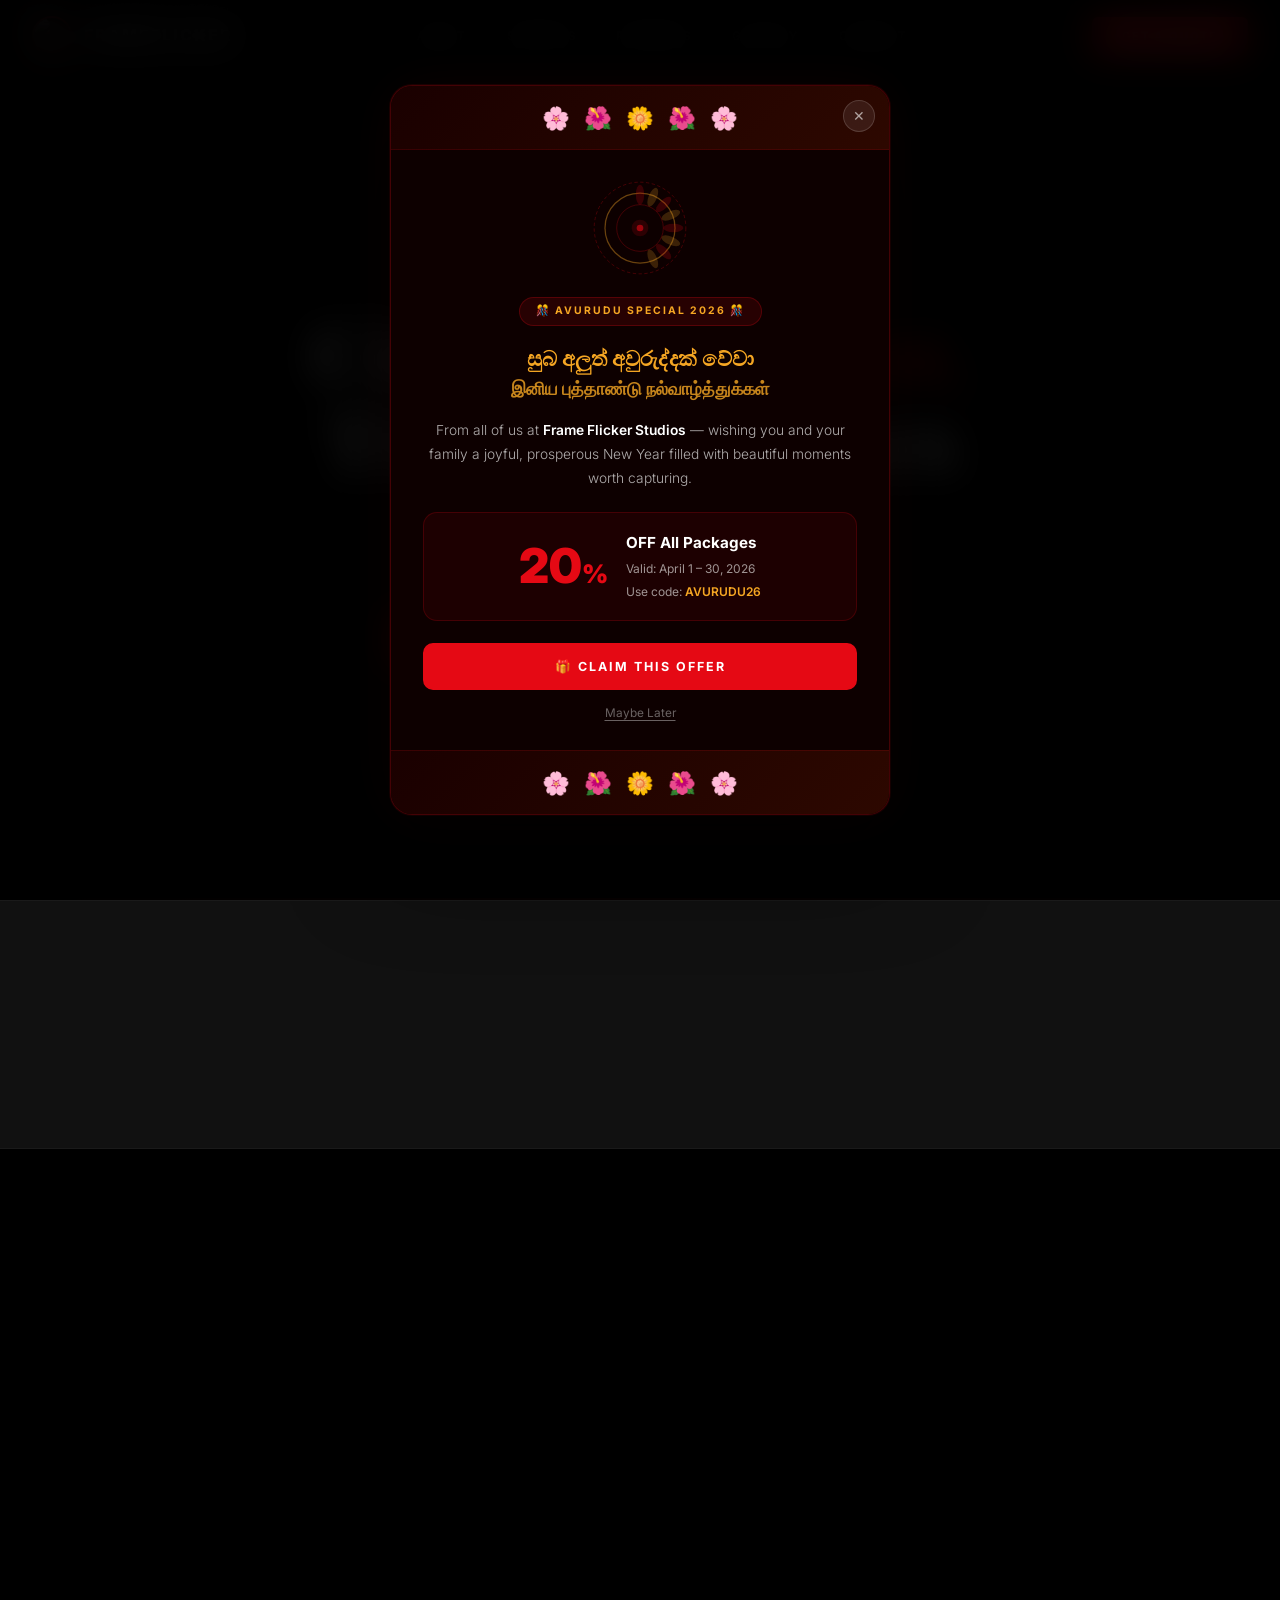
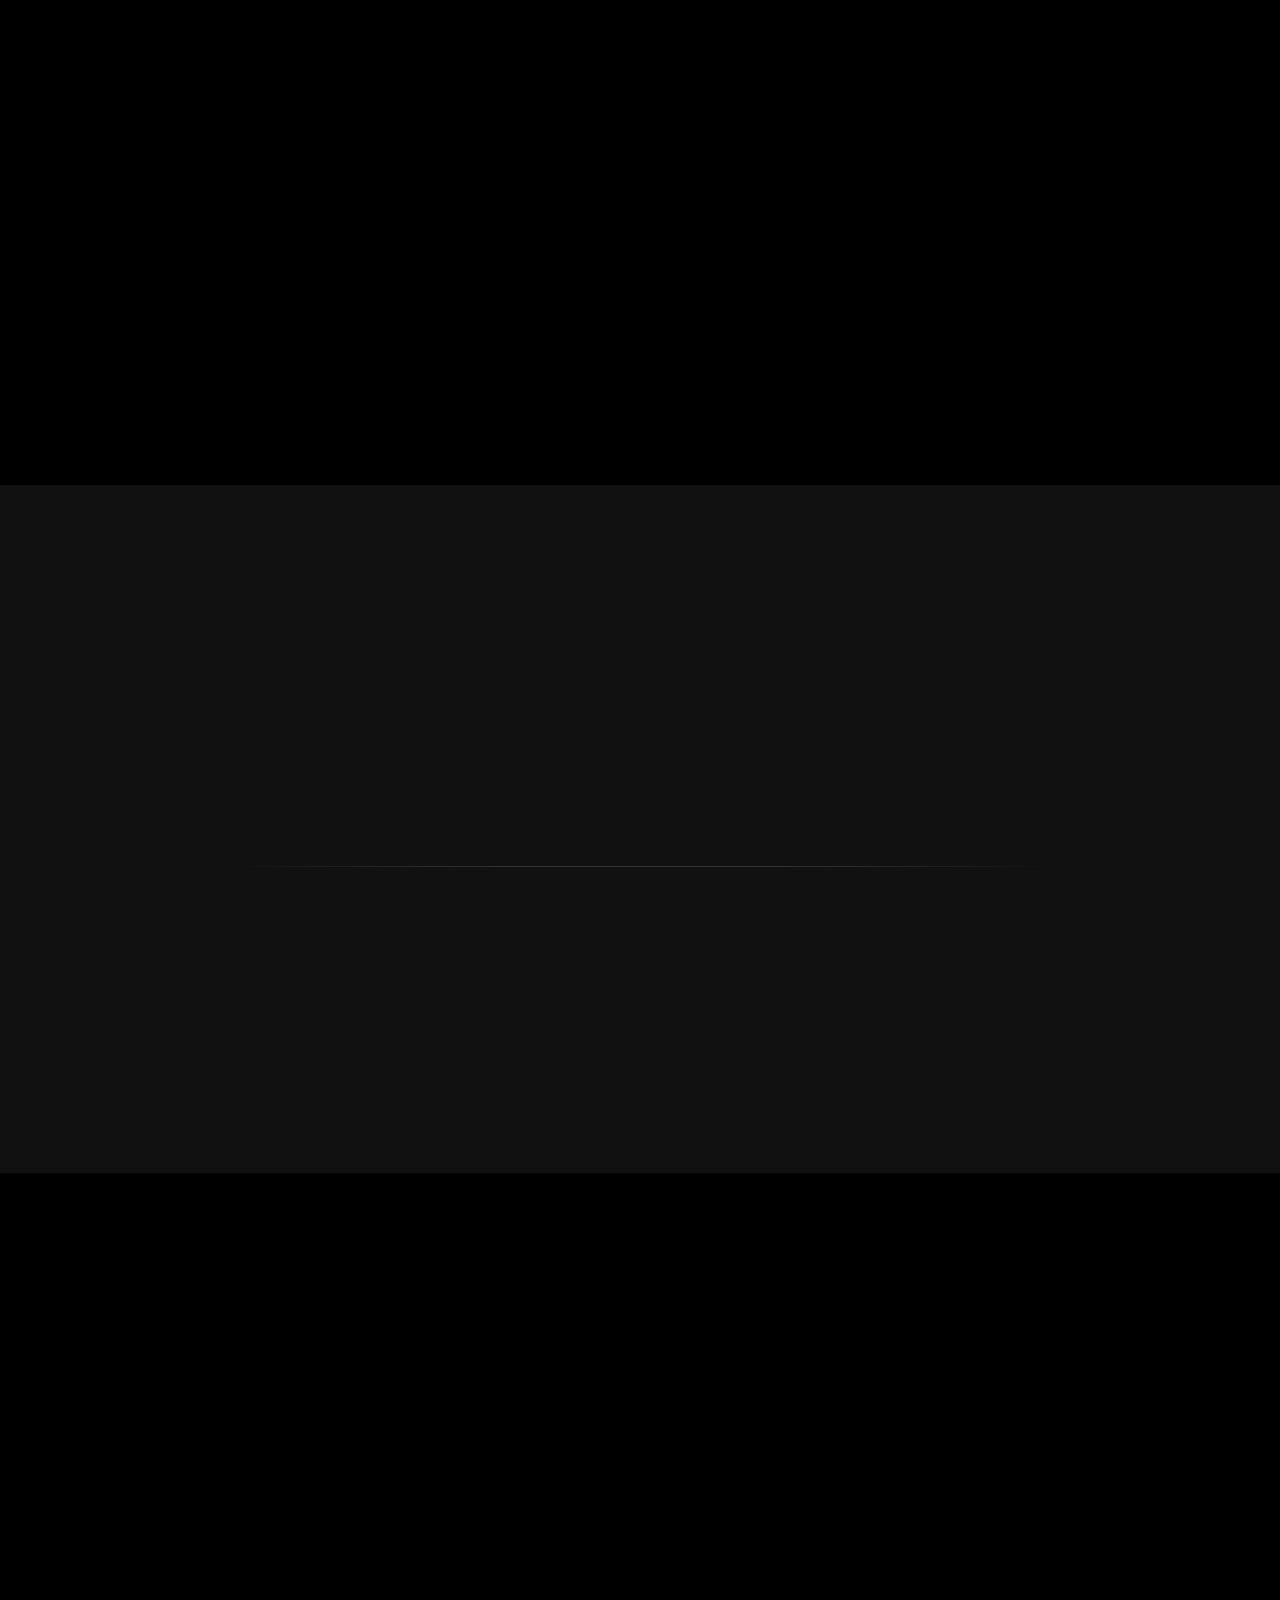
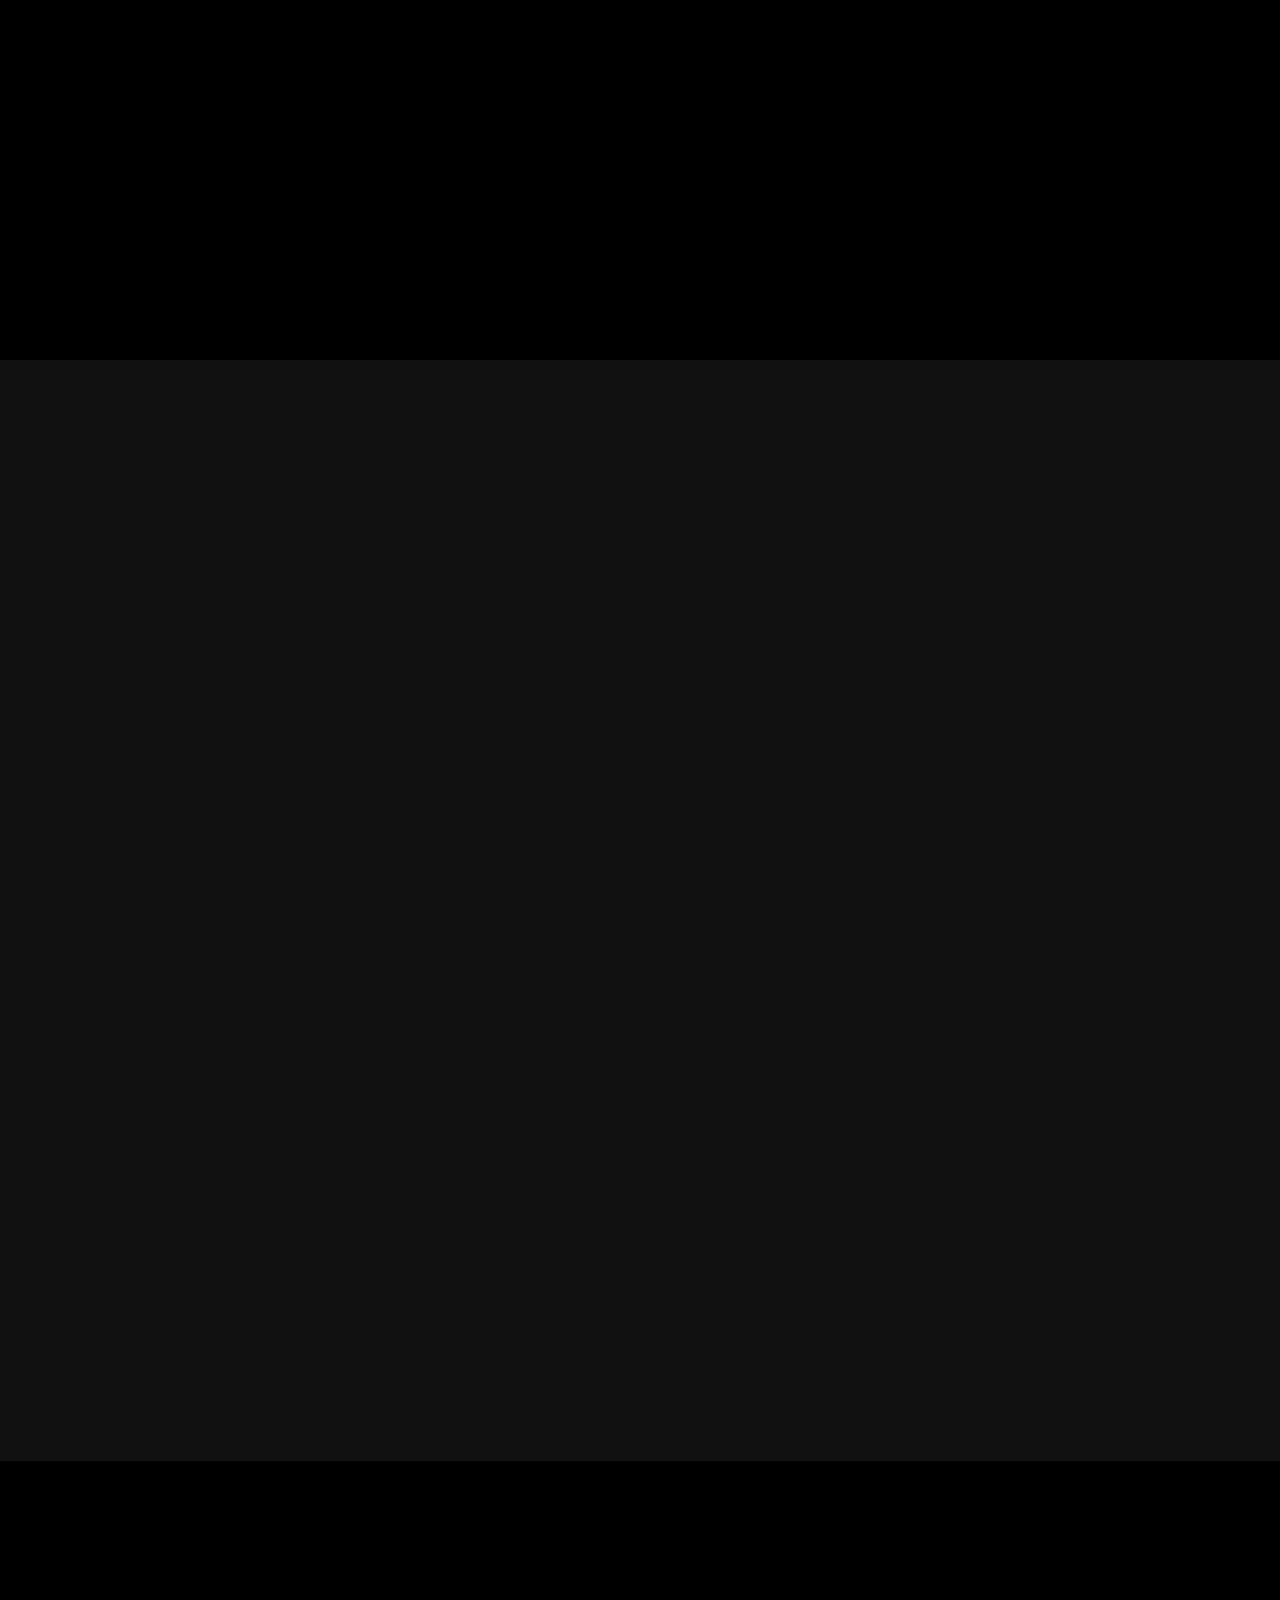
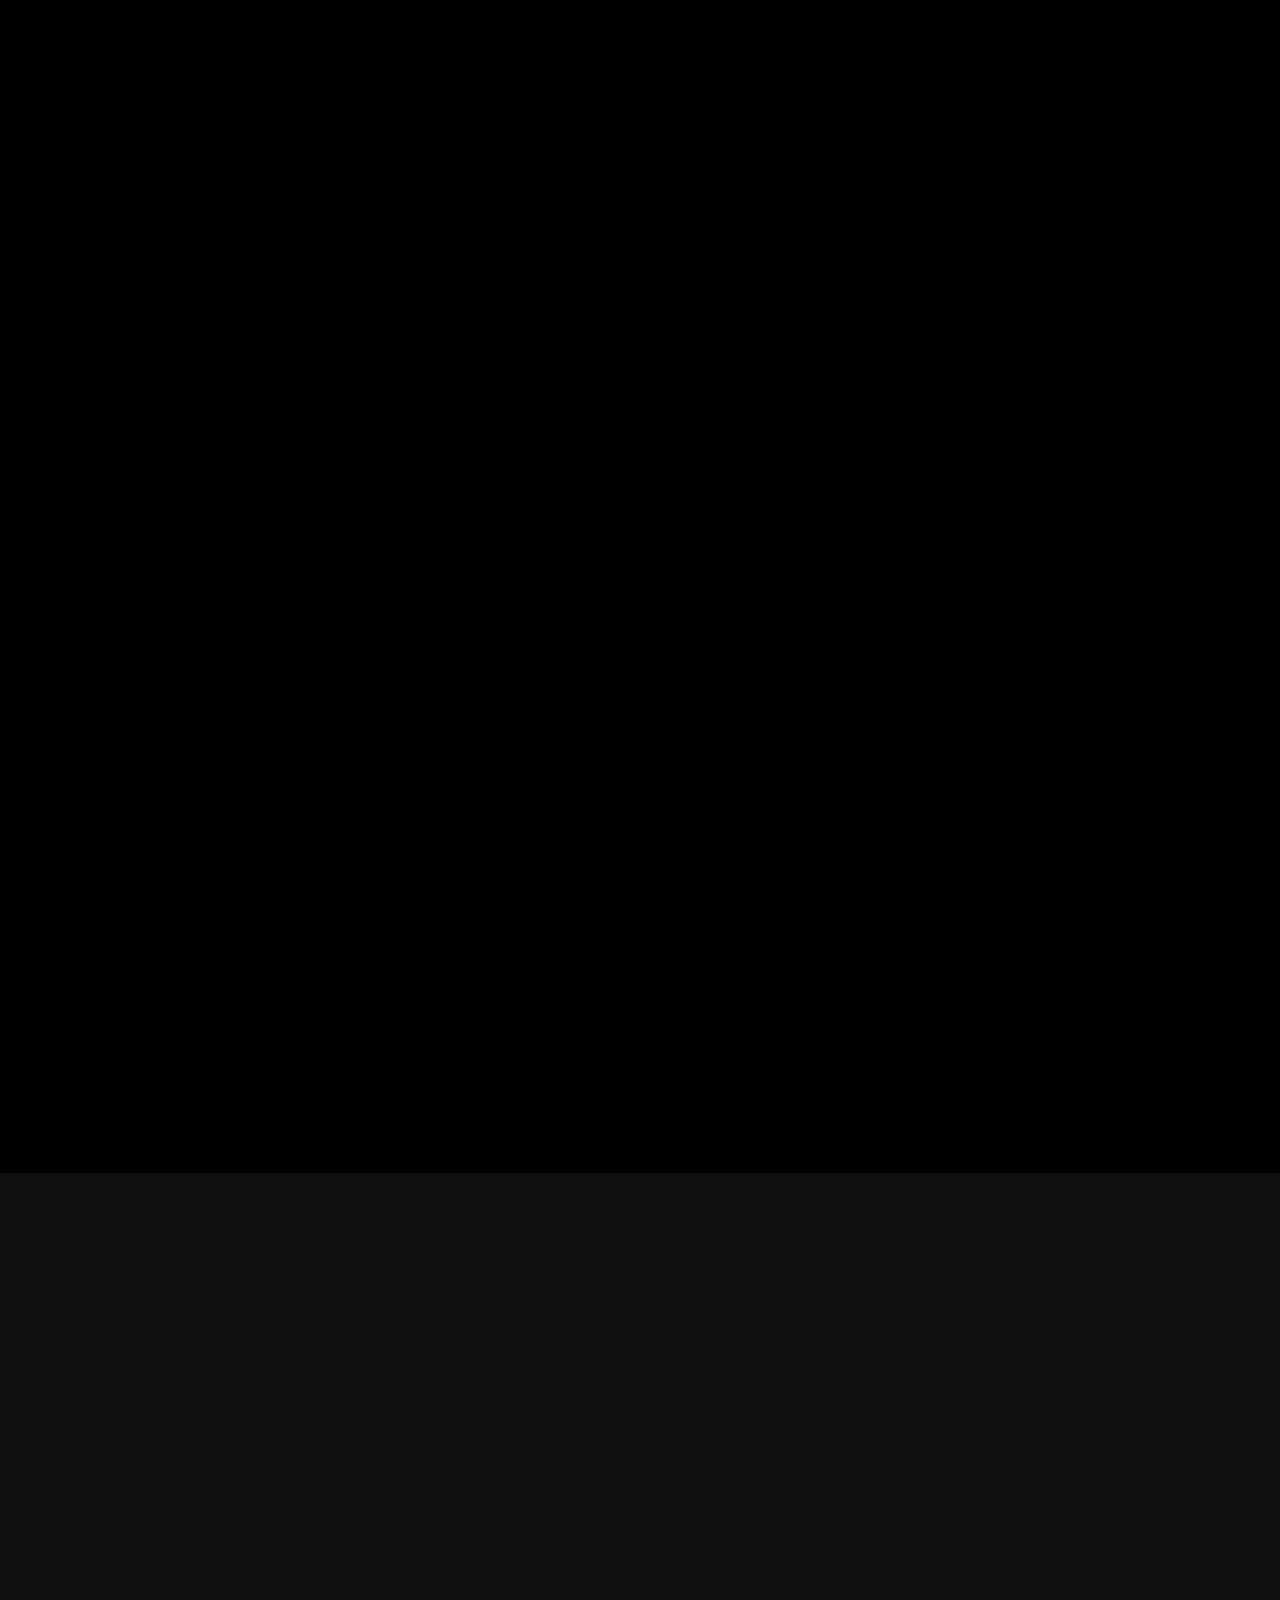
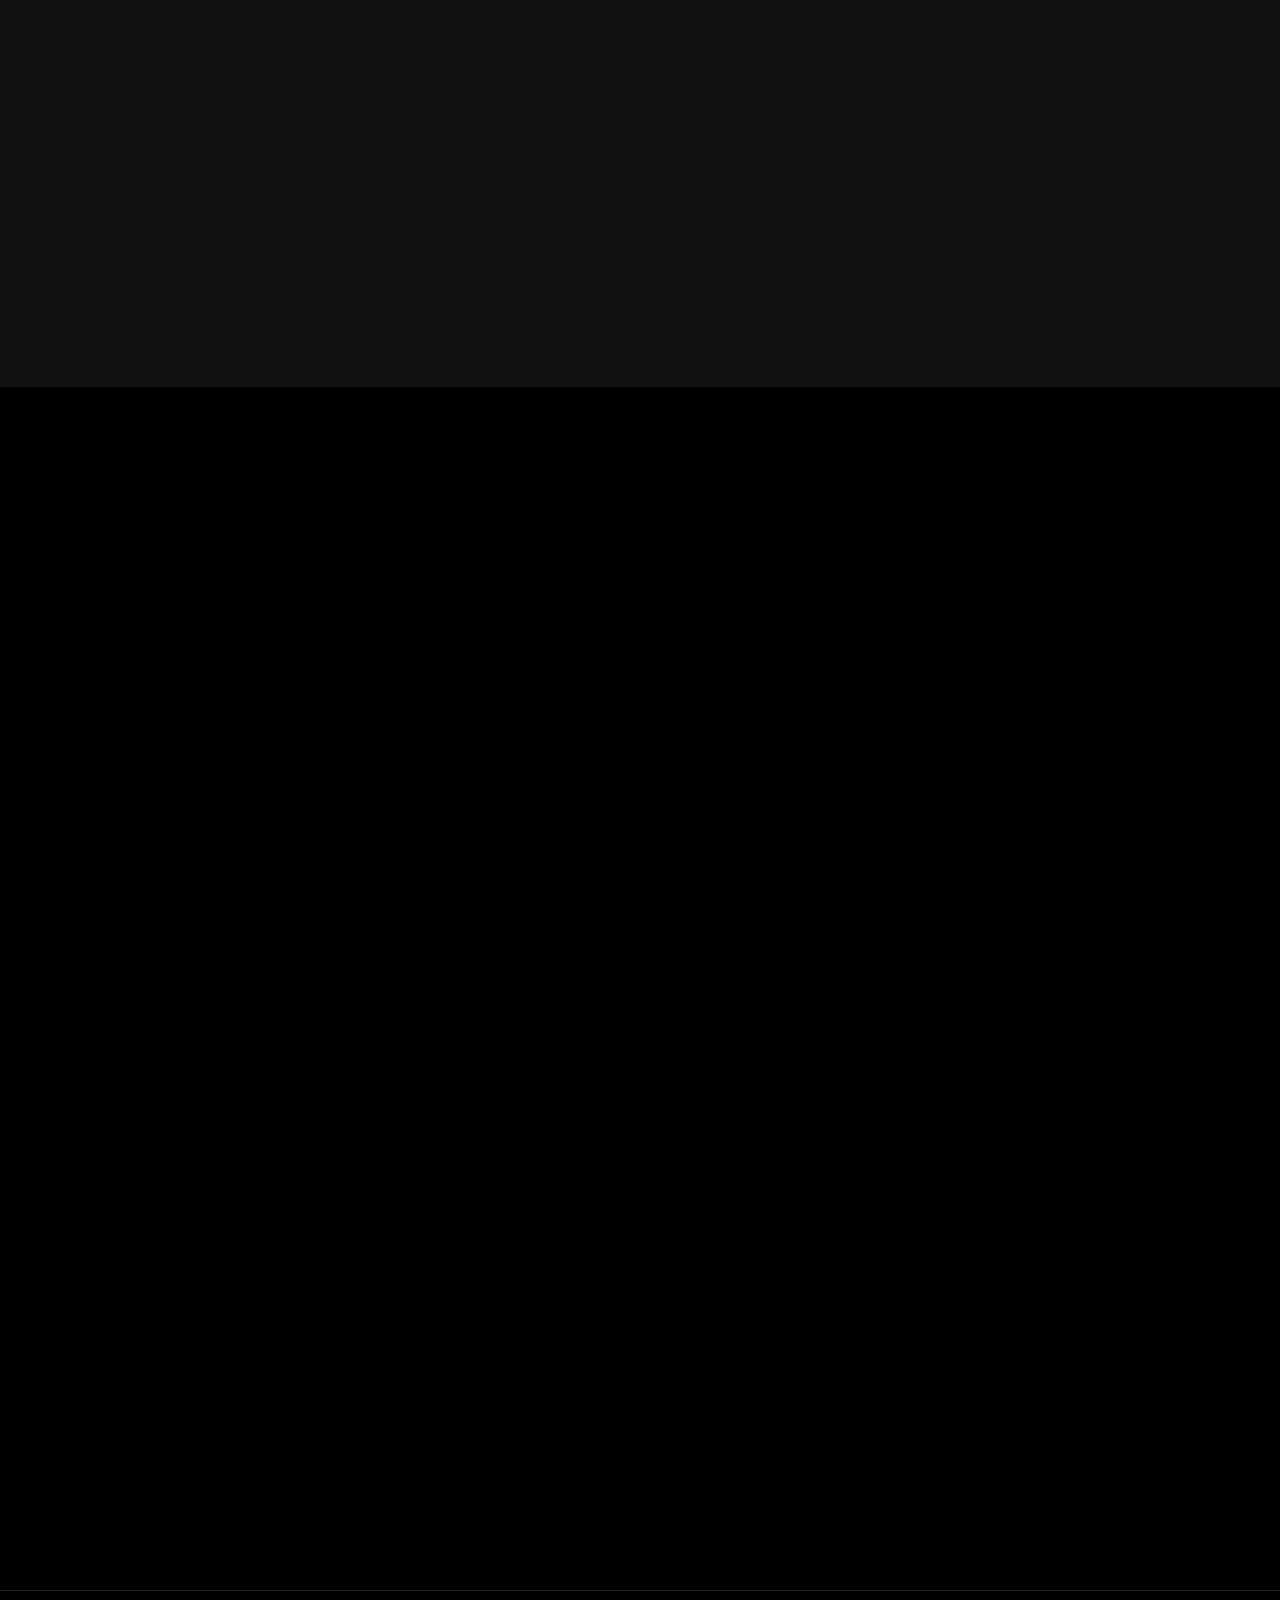
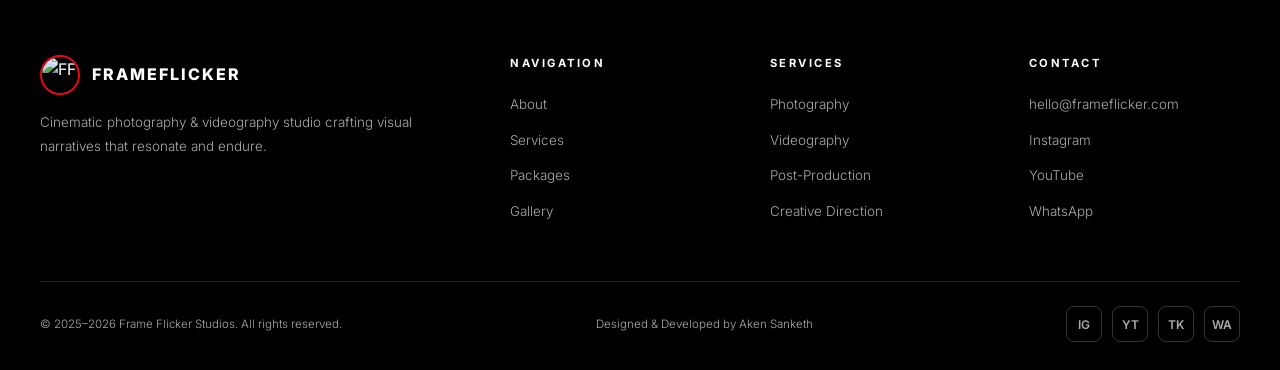
==== index.html @ 845276c5 "Full Frame Flicker Studios website with Avurudu popup" ====
<!DOCTYPE html>
<html lang="en">
<head>
  <meta charset="UTF-8">
  <meta name="viewport" content="width=device-width, initial-scale=1.0">
  <meta name="description" content="Frame Flicker Studios — Cinematic Photography & Videography in Sri Lanka. Capturing timeless moments with creative vision.">
  <meta name="keywords" content="photography, videography, Sri Lanka, Colombo, cinematic, wedding, event, Frame Flicker Studios">
  <meta name="author" content="Frame Flicker Studios">
  <meta name="robots" content="index, follow">

  <!-- Open Graph -->
  <meta property="og:type" content="website">
  <meta property="og:title" content="Frame Flicker Studios | Cinematic Photography & Videography">
  <meta property="og:description" content="We craft visual narratives that resonate. From raw emotion to polished perfection — every frame tells your story.">
  <meta property="og:image" content="https://ffstudios.rf.gd/wp-content/uploads/2025/11/lake-7624330-scaled.jpg">
  <meta property="og:url" content="https://akensanketh.github.io/ffstudios/">

  <!-- Twitter Card -->
  <meta name="twitter:card" content="summary_large_image">
  <meta name="twitter:title" content="Frame Flicker Studios">
  <meta name="twitter:description" content="Cinematic photography & videography studio in Sri Lanka.">
  <meta name="twitter:image" content="https://ffstudios.rf.gd/wp-content/uploads/2025/11/lake-7624330-scaled.jpg">

  <!-- Favicon -->
  <link rel="icon" type="image/jpeg" href="https://ffstudios.rf.gd/wp-content/uploads/2025/07/WhatsApp-Image-2025-06-20-at-01.53.56_f021d77d.jpg">
  <link rel="apple-touch-icon" href="https://ffstudios.rf.gd/wp-content/uploads/2025/07/WhatsApp-Image-2025-06-20-at-01.53.56_f021d77d.jpg">

  <title>Frame Flicker Studios | Cinematic Photography & Videography</title>

  <!-- Fonts -->
  <link rel="preconnect" href="https://fonts.googleapis.com">
  <link rel="preconnect" href="https://fonts.gstatic.com" crossorigin>
  <link href="https://fonts.googleapis.com/css2?family=Inter:wght@300;400;500;600;700;800;900&family=Playfair+Display:ital,wght@0,400;0,700;0,800;1,400;1,700&display=swap" rel="stylesheet">

<style>
/* ============================================
   FORCE ALL TEXT WHITE
   ============================================ */
.xsite,
.xsite *,
.xsite h1,.xsite h2,.xsite h3,.xsite h4,.xsite h5,.xsite h6,
.xsite p,.xsite span,.xsite li,.xsite a,.xsite label,
.xsite div,.xsite button,.xsite input,.xsite textarea,.xsite blockquote {
  color: #ffffff !important;
}
.xsite .xac,.xsite .x-lbl,.xsite .x-pkg-price,
.xsite .xsfx,.xsite .x-badge,.xsite .x-dot,.xsite .x-pkg-tag {
  color: #E50914 !important;
}
.xsite .x-dsc,.xsite .x-svc p,.xsite .x-stat-t,
.xsite .x-pkg-list li,.xsite .x-about-txt p,.xsite .x-hero-sub,
.xsite .x-hero-sc span,.xsite .x-testi-card p,.xsite .x-testi-auth span,
.xsite .x-founder span,.xsite .x-fl a,.xsite .x-ft-brand p,
.xsite .x-ft-btm p,.xsite .x-soc a,.xsite .x-cta p,
.xsite .x-lb-ct,.xsite .x-nav a,.xsite .x-faq-a,
.xsite .x-proc-step p {
  color: #aaaaaa !important;
}
.xsite .x-nav a:hover,.xsite .x-nav a.x-on { color: #ffffff !important; }
.xsite .x-fl a:hover { color: #E50914 !important; }
.xsite .x-soc a:hover { color: #E50914 !important; }
.xsite .x-pkg-list li::before { color: #E50914 !important; }
.xsite .x-faq-q { color: #ffffff !important; }
.xsite .x-faq-item.open .x-faq-q { color: #E50914 !important; }
.xsite .x-step-num { color: #E50914 !important; }

/* ============================================
   ROOT VARIABLES
   ============================================ */
:root {
  --xb: #000000;
  --xr: #E50914;
  --xrd: #b8070f;
  --xrg: rgba(229,9,20,0.4);
  --xw: #ffffff;
  --xa: #111111;
  --xam: #1a1a1a;
  --xal: #242424;
  --xah: #333333;
  --xg: #888888;
  --xgl: #aaaaaa;
  --xgd: #555555;
  --xf: 'Inter',-apple-system,BlinkMacSystemFont,'Segoe UI',sans-serif;
  --xd: 'Playfair Display',Georgia,serif;
  --xe: cubic-bezier(0.16,1,0.3,1);
  --xs: cubic-bezier(0.4,0,0.2,1);
  --xhh: 72px;
}

/* ============================================
   GLOBAL RESET
   ============================================ */
*,*::before,*::after { margin:0; padding:0; box-sizing:border-box; }
html { scroll-behavior:smooth; }
body {
  font-family:var(--xf);
  background:var(--xb);
  color:var(--xw);
  line-height:1.6;
  overflow-x:hidden;
  -webkit-font-smoothing:antialiased;
  -moz-osx-font-smoothing:grayscale;
}
body.x-locked {
  overflow:hidden !important;
  position:fixed !important;
  width:100% !important;
}
a { text-decoration:none; color:inherit; }
img { max-width:100%; display:block; }
button { font-family:var(--xf); cursor:pointer; }
ul { list-style:none; }

/* Scrollbar */
::-webkit-scrollbar { width:6px; }
::-webkit-scrollbar-track { background:var(--xb); }
::-webkit-scrollbar-thumb { background:var(--xah); border-radius:3px; }
::-webkit-scrollbar-thumb:hover { background:var(--xr); }

/* ============================================
   SCROLL PROGRESS
   ============================================ */
.x-progress {
  position:fixed; top:0; left:0;
  width:0%; height:3px;
  background:var(--xr);
  z-index:999999;
  transition:width .1s linear;
  box-shadow:0 0 8px var(--xrg);
  pointer-events:none;
}

/* ============================================
   PRELOADER
   ============================================ */
.x-pre {
  position:fixed; inset:0;
  background:var(--xb);
  display:flex; flex-direction:column;
  align-items:center; justify-content:center;
  z-index:99996;
  transition:opacity .6s ease, visibility .6s ease;
}
.x-pre.x-gone { opacity:0; visibility:hidden; pointer-events:none; }
.x-pre img {
  width:64px; height:64px;
  border-radius:50%; object-fit:cover;
  border:2px solid var(--xr);
  margin-bottom:28px;
  animation:xPulse 1.6s ease-in-out infinite;
}
@keyframes xPulse {
  0%,100% { opacity:.4; transform:scale(1); }
  50% { opacity:1; transform:scale(1.06); }
}
.x-pre-label {
  font-size:.65rem; letter-spacing:4px;
  text-transform:uppercase; color:var(--xg);
  margin-bottom:16px;
}
.x-pre-track {
  width:180px; height:2px;
  background:var(--xah); border-radius:2px; overflow:hidden;
}
.x-pre-bar {
  height:100%; width:0%;
  background:var(--xr); border-radius:2px;
  transition:width .15s linear;
}

/* ============================================
   HEADER
   ============================================ */
.x-hdr {
  position:fixed; top:0; left:0;
  width:100%; height:var(--xhh);
  z-index:99990;
  transition:background .4s var(--xs), box-shadow .4s var(--xs);
}
.x-hdr.x-stuck {
  background:rgba(0,0,0,.92);
  backdrop-filter:blur(24px);
  -webkit-backdrop-filter:blur(24px);
  box-shadow:0 1px 0 rgba(229,9,20,.12);
}
.x-hdr-in {
  max-width:1320px; margin:0 auto;
  padding:0 32px; height:100%;
  display:flex; align-items:center; justify-content:space-between;
}
.x-logo { display:flex; align-items:center; gap:12px; z-index:99991; }
.x-logo img {
  width:40px; height:40px;
  border-radius:50%; object-fit:cover;
  border:2px solid var(--xr);
}
.x-logo-t { font-size:1rem; font-weight:800; letter-spacing:2px; text-transform:uppercase; }
.x-logo-t span { color:var(--xr); }
.x-nav { display:flex; align-items:center; gap:4px; }
.x-nav a {
  padding:10px 18px; font-size:.72rem; font-weight:600;
  letter-spacing:1.8px; text-transform:uppercase;
  color:var(--xgl); border-radius:6px;
  transition:color .25s, background .25s; position:relative;
}
.x-nav a:hover,.x-nav a.x-on {
  color:var(--xw); background:rgba(255,255,255,.05);
}
.x-nav a::after {
  content:''; position:absolute;
  bottom:6px; left:50%; width:0; height:2px;
  background:var(--xr);
  transition:width .3s var(--xe), left .3s var(--xe);
  border-radius:1px;
}
.x-nav a:hover::after,.x-nav a.x-on::after { width:20px; left:calc(50% - 10px); }
.x-hdr-cta {
  display:inline-flex; align-items:center;
  padding:10px 28px; background:var(--xr);
  color:var(--xw); font-size:.7rem; font-weight:700;
  letter-spacing:1.8px; text-transform:uppercase;
  border:2px solid var(--xr); border-radius:6px;
  transition:all .25s var(--xs);
}
.x-hdr-cta:hover {
  background:var(--xrd); border-color:var(--xrd);
  transform:translateY(-1px); box-shadow:0 4px 24px var(--xrg);
}
.x-ham {
  display:none; flex-direction:column; gap:6px;
  padding:6px; background:none; border:none; z-index:99991;
}
.x-ham span {
  display:block; width:26px; height:2px;
  background:var(--xw); border-radius:2px;
  transition:.35s var(--xe); transform-origin:center;
}
.x-ham.x-open span:nth-child(1) { transform:rotate(45deg) translate(5.5px,5.5px); }
.x-ham.x-open span:nth-child(2) { opacity:0; transform:scaleX(0); }
.x-ham.x-open span:nth-child(3) { transform:rotate(-45deg) translate(5.5px,-5.5px); }
.x-mob {
  display:none; position:fixed; inset:0;
  background:rgba(0,0,0,.98); z-index:99989;
  flex-direction:column; align-items:center; justify-content:center;
  gap:8px; opacity:0; visibility:hidden;
  transition:opacity .4s var(--xe), visibility .4s var(--xe);
}
.x-mob.x-open { opacity:1; visibility:visible; }
.x-mob a {
  font-size:1.5rem; font-weight:700; letter-spacing:4px;
  text-transform:uppercase; color:var(--xgl);
  padding:14px 28px; transition:color .25s;
}
.x-mob a:hover { color:var(--xr); }

/* ============================================
   BUTTONS
   ============================================ */
.xb-p {
  display:inline-flex; align-items:center; justify-content:center;
  padding:16px 40px; background:var(--xr); color:var(--xw);
  font-size:.78rem; font-weight:700; letter-spacing:2px;
  text-transform:uppercase; border:2px solid var(--xr);
  border-radius:8px; transition:all .3s var(--xs);
  position:relative; overflow:hidden;
}
.xb-p::after {
  content:''; position:absolute; top:0; left:-100%;
  width:100%; height:100%;
  background:linear-gradient(90deg,transparent,rgba(255,255,255,.12),transparent);
  transition:left .6s;
}
.xb-p:hover::after { left:100%; }
.xb-p:hover {
  background:var(--xrd); border-color:var(--xrd);
  transform:translateY(-2px); box-shadow:0 8px 32px var(--xrg);
}
.xb-o {
  display:inline-flex; align-items:center; justify-content:center;
  padding:16px 40px; background:transparent; color:var(--xw);
  font-size:.78rem; font-weight:600; letter-spacing:2px;
  text-transform:uppercase; border:2px solid var(--xah);
  border-radius:8px; transition:all .3s var(--xs);
}
.xb-o:hover {
  border-color:var(--xw); background:rgba(255,255,255,.06);
  transform:translateY(-2px);
}

/* ============================================
   HERO
   ============================================ */
.x-hero {
  position:relative; width:100%; height:100vh;
  min-height:650px; display:flex;
  align-items:center; justify-content:center; overflow:hidden;
}
.x-hero-bg {
  position:absolute; inset:-50px;
  background-image:url('https://ffstudios.rf.gd/wp-content/uploads/2025/11/lake-7624330-scaled.jpg');
  background-size:cover; background-position:center center;
  will-change:transform; transition:transform .12s ease-out;
  animation:xKB 28s ease-in-out infinite alternate;
}
@keyframes xKB {
  0%   { transform:scale(1.08) translate(0,0); }
  25%  { transform:scale(1.14) translate(-8px,-4px); }
  50%  { transform:scale(1.10) translate(6px,-8px); }
  75%  { transform:scale(1.12) translate(-4px,6px); }
  100% { transform:scale(1.16) translate(-6px,2px); }
}
.x-hero-ov {
  position:absolute; inset:0;
  background:
    radial-gradient(ellipse at center,rgba(0,0,0,.5) 0%,rgba(0,0,0,.72) 100%),
    linear-gradient(180deg,rgba(0,0,0,.6) 0%,rgba(0,0,0,.28) 30%,rgba(0,0,0,.4) 60%,rgba(0,0,0,.94) 100%);
  z-index:1;
}
.x-hero-grain {
  position:absolute; inset:0; z-index:2; opacity:.03; pointer-events:none;
  background-image:url("data:image/svg+xml,%3Csvg viewBox='0 0 512 512' xmlns='http://www.w3.org/2000/svg'%3E%3Cfilter id='n'%3E%3CfeTurbulence type='fractalNoise' baseFrequency='.85' numOctaves='4' stitchTiles='stitch'/%3E%3C/filter%3E%3Crect width='100%25' height='100%25' filter='url(%23n)'/%3E%3C/svg%3E");
}
.x-hero-ln {
  position:absolute; bottom:0; left:0; width:100%; height:2px;
  background:linear-gradient(90deg,transparent,var(--xr),transparent);
  z-index:3; opacity:.5;
}
.x-hero-ct {
  position:relative; z-index:4; text-align:center;
  padding:0 24px; max-width:860px;
}
.x-badge {
  display:inline-flex; align-items:center; gap:10px;
  padding:10px 24px; border:1px solid rgba(229,9,20,.35);
  border-radius:50px; font-size:.65rem; font-weight:700;
  letter-spacing:3.5px; text-transform:uppercase; color:var(--xr);
  margin-bottom:36px; backdrop-filter:blur(12px);
  background:rgba(229,9,20,.06);
  opacity:0; transform:translateY(24px);
  animation:xUp .8s .4s var(--xe) forwards;
}
.x-badge .x-dot {
  width:7px; height:7px; background:var(--xr);
  border-radius:50%; animation:xBlink 2.5s infinite;
}
@keyframes xBlink { 0%,100%{opacity:1;} 50%{opacity:.2;} }
.x-hero h1 {
  font-family:var(--xd);
  font-size:clamp(2.6rem,6.5vw,5rem);
  font-weight:800; line-height:1.08; margin-bottom:24px;
  text-shadow:0 4px 40px rgba(0,0,0,.7),0 2px 8px rgba(0,0,0,.5);
  opacity:0; transform:translateY(30px);
  animation:xUp .9s .65s var(--xe) forwards;
}
.x-hero h1 .xac { color:var(--xr); font-style:italic; }
.x-hero-sub {
  font-size:clamp(.92rem,1.4vw,1.1rem); color:rgba(255,255,255,.82);
  max-width:540px; margin:0 auto 44px; line-height:1.75;
  font-weight:300; text-shadow:0 2px 12px rgba(0,0,0,.6);
  opacity:0; transform:translateY(30px);
  animation:xUp .9s .85s var(--xe) forwards;
}
.x-hero-btns {
  display:flex; gap:16px; justify-content:center; flex-wrap:wrap;
  opacity:0; transform:translateY(30px);
  animation:xUp .9s 1.05s var(--xe) forwards;
}
@keyframes xUp { to { opacity:1; transform:translateY(0); } }
.x-hero-sc {
  position:absolute; bottom:36px; left:50%;
  transform:translateX(-50%); z-index:4;
  display:flex; flex-direction:column; align-items:center; gap:8px;
  opacity:0; animation:xUp .8s 1.6s var(--xe) forwards;
}
.x-hero-sc span { font-size:.6rem; letter-spacing:3px; text-transform:uppercase; color:var(--xg); }
.x-scbar { width:1px; height:36px; background:var(--xah); position:relative; overflow:hidden; }
.x-scbar::after {
  content:''; position:absolute; top:-50%; left:0;
  width:100%; height:50%; background:var(--xr);
  animation:xScP 2.2s infinite;
}
@keyframes xScP { 0%{top:-50%;} 100%{top:110%;} }

/* ============================================
   SECTION COMMONS
   ============================================ */
.x-sec { width:100%; padding:120px 32px; position:relative; }
.x-inner { max-width:1200px; margin:0 auto; }
.x-shdr { text-align:center; margin-bottom:68px; }
.x-lbl {
  display:inline-block; font-size:.68rem; font-weight:700;
  letter-spacing:4px; text-transform:uppercase;
  color:var(--xr); margin-bottom:14px;
}
.x-ttl {
  font-family:var(--xd); font-size:clamp(1.8rem,3.8vw,2.8rem);
  font-weight:700; margin-bottom:14px; line-height:1.2;
}
.x-div { width:56px; height:3px; background:var(--xr); margin:0 auto 18px; border-radius:3px; }
.x-dsc { font-size:.95rem; color:var(--xg); max-width:520px; margin:0 auto; line-height:1.75; font-weight:300; }
.x-rv { opacity:0; transform:translateY(44px); transition:opacity .75s var(--xe),transform .75s var(--xe); }
.x-rv.x-vis { opacity:1; transform:translateY(0); }
.x-d1{transition-delay:.1s;}.x-d2{transition-delay:.2s;}
.x-d3{transition-delay:.3s;}.x-d4{transition-delay:.4s;}

/* ============================================
   STATS
   ============================================ */
.x-stats {
  width:100%; background:var(--xa);
  border-top:1px solid rgba(255,255,255,.04);
  border-bottom:1px solid rgba(255,255,255,.04);
  padding:72px 32px;
}
.x-stats-row {
  max-width:1100px; margin:0 auto;
  display:grid; grid-template-columns:repeat(4,1fr); gap:32px;
}
.x-stat { text-align:center; padding:16px; position:relative; }
.x-stat:not(:last-child)::after {
  content:''; position:absolute; right:0; top:20%; height:60%;
  width:1px; background:var(--xah);
}
.x-stat-n { font-size:clamp(1.8rem,3.5vw,2.8rem); font-weight:900; line-height:1; margin-bottom:8px; }
.x-stat-n .xsfx { color:var(--xr); }
.x-stat-t { font-size:.7rem; letter-spacing:2.5px; text-transform:uppercase; color:var(--xg); font-weight:500; }

/* ============================================
   ABOUT
   ============================================ */
.x-about { background:var(--xb); }
.x-about-grid { display:grid; grid-template-columns:1fr 1fr; gap:72px; align-items:center; }
.x-about-stack { position:relative; height:520px; }
.x-about-card {
  position:absolute; border-radius:14px; overflow:hidden;
  border:2px solid var(--xal); box-shadow:0 24px 64px rgba(0,0,0,.5);
  transition:transform .5s var(--xe), box-shadow .5s var(--xe);
}
.x-about-card img { width:100%; height:100%; object-fit:cover; }
.x-about-c1 { width:270px; height:340px; top:0; left:0; z-index:2; transform:rotate(-2deg); }
.x-about-c2 { width:250px; height:310px; top:0; right:0; z-index:1; transform:rotate(2deg); }
.x-about-c3 { width:230px; height:280px; bottom:20px; left:50%; z-index:3; transform:translateX(-50%) rotate(1.5deg); }
.x-about-ln {
  position:absolute; top:42%; left:50%;
  transform:translate(-50%,-50%);
  width:72px; height:3px; background:var(--xr); border-radius:3px; z-index:4;
}
.x-about-card:hover { z-index:5; }
.x-about-c1:hover { transform:rotate(-2deg) scale(1.04); box-shadow:0 28px 72px rgba(0,0,0,.6); }
.x-about-c2:hover { transform:rotate(2deg) scale(1.04); box-shadow:0 28px 72px rgba(0,0,0,.6); }
.x-about-c3:hover { transform:translateX(-50%) rotate(1.5deg) scale(1.04); box-shadow:0 28px 72px rgba(0,0,0,.6); }
.x-about-txt h3 { font-family:var(--xd); font-size:clamp(1.6rem,2.8vw,2.1rem); margin-bottom:24px; line-height:1.25; }
.x-about-txt h3 .xac { color:var(--xr); font-style:italic; }
.x-about-txt p { color:var(--xgl); font-size:.92rem; line-height:1.85; margin-bottom:16px; font-weight:300; }
.x-founders { margin-top:36px; display:grid; grid-template-columns:repeat(3,1fr); gap:12px; }
.x-founder {
  display:flex; align-items:center; gap:12px; padding:14px 16px;
  background:var(--xa); border-radius:12px; border:1px solid var(--xal);
  transition:border-color .3s, background .3s;
}
.x-founder:hover { border-color:var(--xr); background:var(--xam); }
.x-founder img { width:42px; height:42px; border-radius:50%; object-fit:cover; border:2px solid var(--xr); flex-shrink:0; }
.x-founder h5 { font-size:.82rem; font-weight:600; margin-bottom:2px; }
.x-founder span { font-size:.62rem; color:var(--xg); letter-spacing:1px; text-transform:uppercase; font-weight:500; }

/* ============================================
   PROCESS
   ============================================ */
.x-process { background:var(--xa); }
.x-proc-grid {
  display:grid; grid-template-columns:repeat(4,1fr);
  gap:0; position:relative; max-width:1100px; margin:0 auto;
}
.x-proc-grid::before {
  content:''; position:absolute;
  top:40px; left:12.5%; width:75%; height:1px;
  background:linear-gradient(90deg,transparent,var(--xah),var(--xah),transparent);
  z-index:0;
}
.x-proc-step { text-align:center; padding:0 24px; position:relative; z-index:1; }
.x-step-num-wrap {
  width:80px; height:80px; margin:0 auto 24px;
  background:var(--xb); border:2px solid var(--xal);
  border-radius:50%; display:flex; align-items:center; justify-content:center;
  position:relative; transition:border-color .4s, box-shadow .4s;
}
.x-proc-step:hover .x-step-num-wrap {
  border-color:var(--xr); box-shadow:0 0 0 6px rgba(229,9,20,.08);
}
.x-step-num { font-size:1.6rem; font-weight:900; color:var(--xr) !important; font-family:var(--xd); }
.x-step-ico {
  position:absolute; top:-8px; right:-8px;
  width:26px; height:26px; background:var(--xr);
  border-radius:50%; display:flex; align-items:center; justify-content:center;
  font-size:.8rem;
}
.x-proc-step h4 { font-size:.95rem; font-weight:700; margin-bottom:10px; }
.x-proc-step p { font-size:.82rem; color:var(--xg); line-height:1.7; font-weight:300; }

/* ============================================
   SERVICES
   ============================================ */
.x-services { background:var(--xb); }
.x-svc-grid { display:grid; grid-template-columns:repeat(3,1fr); gap:24px; }
.x-svc {
  background:var(--xa); border:1px solid var(--xal); border-radius:14px;
  padding:48px 32px; text-align:center;
  transition:all .45s var(--xe); position:relative; overflow:hidden;
}
.x-svc::before {
  content:''; position:absolute; top:0; left:0; width:100%; height:3px;
  background:var(--xr); transform:scaleX(0); transform-origin:left;
  transition:transform .5s var(--xe);
}
.x-svc:hover { border-color:var(--xah); transform:translateY(-6px); box-shadow:0 24px 64px rgba(0,0,0,.35); }
.x-svc:hover::before { transform:scaleX(1); }
.x-svc-ico {
  width:68px; height:68px; margin:0 auto 24px;
  background:rgba(229,9,20,.07); border-radius:18px;
  display:flex; align-items:center; justify-content:center;
  font-size:1.7rem; transition:background .3s;
}
.x-svc:hover .x-svc-ico { background:rgba(229,9,20,.14); }
.x-svc h4 { font-size:1.05rem; font-weight:700; margin-bottom:12px; }
.x-svc p { font-size:.84rem; color:var(--xg); line-height:1.75; font-weight:300; }

/* ============================================
   PACKAGES
   ============================================ */
.x-packages { background:var(--xa); }
.x-pkg-grid { display:grid; grid-template-columns:repeat(3,1fr); gap:28px; align-items:start; }
.x-pkg {
  background:var(--xam); border:1px solid var(--xal); border-radius:16px;
  overflow:hidden; transition:all .5s var(--xe); position:relative;
}
.x-pkg:hover { transform:translateY(-8px); box-shadow:0 28px 72px rgba(0,0,0,.45); border-color:var(--xah); }
.x-pkg.x-feat { border-color:var(--xr); box-shadow:0 0 0 1px var(--xr); }
.x-pkg.x-feat:hover { box-shadow:0 28px 72px rgba(229,9,20,.12),0 0 0 1px var(--xr); }
.x-pkg-tag {
  position:absolute; top:16px; right:16px; background:var(--xr);
  color:var(--xw); font-size:.58rem; font-weight:800;
  letter-spacing:2px; text-transform:uppercase;
  padding:6px 16px; border-radius:50px; z-index:3;
}
.x-pkg-img { height:210px; overflow:hidden; position:relative; }
.x-pkg-img img { width:100%; height:100%; object-fit:cover; transition:transform .7s var(--xe); }
.x-pkg:hover .x-pkg-img img { transform:scale(1.1); }
.x-pkg-img::after {
  content:''; position:absolute; bottom:0; left:0; width:100%; height:60%;
  background:linear-gradient(to top,var(--xam),transparent); pointer-events:none;
}
.x-pkg-body { padding:32px 28px 28px; }
.x-pkg-name { font-size:1rem; font-weight:800; margin-bottom:6px; letter-spacing:.5px; }
.x-pkg-price { font-size:.82rem; color:var(--xr); font-weight:700; margin-bottom:22px; }
.x-pkg-list { margin-bottom:28px; }
.x-pkg-list li {
  font-size:.82rem; color:var(--xgl); padding:9px 0;
  border-bottom:1px solid rgba(255,255,255,.04);
  display:flex; align-items:flex-start; gap:10px; font-weight:300; line-height:1.5;
}
.x-pkg-list li::before { content:'\2713'; color:var(--xr); font-weight:800; font-size:.75rem; flex-shrink:0; margin-top:2px; }
.x-pkg-btn {
  width:100%; padding:14px; background:var(--xah); color:var(--xw);
  font-size:.72rem; font-weight:700; letter-spacing:2px;
  text-transform:uppercase; border:1px solid var(--xah);
  border-radius:8px; transition:all .3s var(--xs);
}
.x-pkg-btn:hover { background:var(--xr); border-color:var(--xr); }
.x-pkg.x-feat .x-pkg-btn { background:var(--xr); border-color:var(--xr); }
.x-pkg.x-feat .x-pkg-btn:hover { background:var(--xrd); border-color:var(--xrd); box-shadow:0 4px 24px var(--xrg); }

/* ============================================
   GALLERY
   ============================================ */
.x-gallery { background:var(--xb); }
.x-gal-grid { display:grid; grid-template-columns:repeat(4,1fr); gap:14px; }
.x-gal {
  position:relative; border-radius:12px; overflow:hidden;
  cursor:pointer; aspect-ratio:1/1; background:var(--xa);
}
.x-gal img { width:100%; height:100%; object-fit:cover; transition:transform .7s var(--xe),filter .4s; }
.x-gal:hover img { transform:scale(1.1); filter:brightness(.5); }
.x-gal-ov {
  position:absolute; inset:0;
  display:flex; align-items:center; justify-content:center;
  opacity:0; transition:opacity .35s;
}
.x-gal:hover .x-gal-ov { opacity:1; }
.x-gal-ov-icon {
  width:52px; height:52px; border:2px solid rgba(255,255,255,.8);
  border-radius:50%; display:flex; align-items:center; justify-content:center;
  font-size:1.4rem; color:var(--xw); backdrop-filter:blur(6px);
  background:rgba(229,9,20,.25); transition:transform .3s var(--xe);
}
.x-gal:hover .x-gal-ov-icon { transform:scale(1.1); }

/* ============================================
   FAQ
   ============================================ */
.x-faq { background:var(--xa); }
.x-faq-list { max-width:760px; margin:0 auto; display:flex; flex-direction:column; gap:12px; }
.x-faq-item {
  background:var(--xam); border:1px solid var(--xal);
  border-radius:12px; overflow:hidden; transition:border-color .3s;
}
.x-faq-item.open { border-color:rgba(229,9,20,.3); }
.x-faq-q {
  width:100%; padding:20px 24px; background:none; border:none;
  display:flex; align-items:center; justify-content:space-between; gap:16px;
  font-size:.92rem; font-weight:600; text-align:left;
  cursor:pointer; transition:color .3s;
}
.x-faq-arrow {
  width:28px; height:28px; border:1px solid var(--xah);
  border-radius:50%; display:flex; align-items:center; justify-content:center;
  font-size:.9rem; flex-shrink:0;
  transition:transform .4s var(--xe), background .3s, border-color .3s;
}
.x-faq-item.open .x-faq-arrow { transform:rotate(45deg); background:var(--xr); border-color:var(--xr); }
.x-faq-a {
  max-height:0; overflow:hidden;
  transition:max-height .5s var(--xe), padding .4s;
  font-size:.88rem; color:var(--xg); line-height:1.75; font-weight:300;
  padding:0 24px;
}
.x-faq-item.open .x-faq-a { max-height:300px; padding:0 24px 20px; }

/* ============================================
   TESTIMONIALS
   ============================================ */
.x-testi { background:var(--xb); }
.x-testi-wrap { position:relative; max-width:760px; margin:0 auto; }
.x-testi-track { overflow:hidden; }
.x-testi-slides { display:flex; transition:transform .6s var(--xe); }
.x-testi-slide { min-width:100%; }
.x-testi-card {
  text-align:center; padding:52px 48px;
  background:var(--xa); border:1px solid var(--xal);
  border-radius:18px; position:relative;
}
.x-testi-card::before {
  content:'\201C'; font-family:var(--xd); font-size:7rem;
  color:var(--xr); opacity:.15; position:absolute;
  top:-10px; left:28px; line-height:1; pointer-events:none;
}
.x-testi-card p { font-size:1.05rem; color:var(--xgl); line-height:1.85; font-style:italic; margin-bottom:28px; font-weight:300; }
.x-testi-auth { font-size:.88rem; font-weight:600; }
.x-testi-auth span { color:var(--xg); font-weight:400; }
.x-testi-dots { display:flex; justify-content:center; gap:8px; margin-top:28px; }
.x-testi-dot {
  width:8px; height:8px; background:var(--xah);
  border-radius:50%; cursor:pointer; border:none;
  transition:all .3s var(--xs);
}
.x-testi-dot.on { background:var(--xr); transform:scale(1.3); }
.x-testi-arrows { display:flex; justify-content:center; gap:12px; margin-top:20px; }
.x-testi-arr {
  width:40px; height:40px; background:var(--xa);
  border:1px solid var(--xah); border-radius:50%;
  display:flex; align-items:center; justify-content:center;
  font-size:1.1rem; cursor:pointer; color:var(--xw);
  transition:all .25s;
}
.x-testi-arr:hover { background:var(--xr); border-color:var(--xr); }

/* ============================================
   CTA
   ============================================ */
.x-cta {
  width:100%; text-align:center; padding:120px 32px;
  position:relative; overflow:hidden; background:var(--xa);
}
.x-cta::before {
  content:''; position:absolute; top:50%; left:50%;
  width:600px; height:600px;
  background:radial-gradient(circle,var(--xrg) 0%,transparent 70%);
  transform:translate(-50%,-50%); opacity:.08; pointer-events:none;
}
.x-cta h2 { font-family:var(--xd); font-size:clamp(1.8rem,4vw,2.8rem); margin-bottom:16px; position:relative; }
.x-cta h2 .xac { color:var(--xr); font-style:italic; }
.x-cta p { color:var(--xg); font-size:.95rem; max-width:460px; margin:0 auto 40px; line-height:1.75; font-weight:300; position:relative; }

/* ============================================
   FOOTER
   ============================================ */
.x-footer { width:100%; background:var(--xb); border-top:1px solid var(--xal); padding:64px 32px 28px; }
.x-ft-grid {
  max-width:1200px; margin:0 auto 48px;
  display:grid; grid-template-columns:2fr 1fr 1fr 1fr; gap:48px;
}
.x-ft-brand p { color:var(--xg); font-size:.84rem; line-height:1.75; margin-top:16px; font-weight:300; }
.x-footer h5 { font-size:.7rem; font-weight:700; letter-spacing:2.5px; text-transform:uppercase; margin-bottom:18px; }
.x-fl li { margin-bottom:10px; }
.x-fl a { font-size:.84rem; color:var(--xg); font-weight:300; transition:color .25s; }
.x-fl a:hover { color:var(--xr); }
.x-ft-btm {
  max-width:1200px; margin:0 auto; padding-top:24px;
  border-top:1px solid var(--xal);
  display:flex; justify-content:space-between; align-items:center; flex-wrap:wrap; gap:12px;
}
.x-ft-btm p { font-size:.72rem; color:var(--xgd); font-weight:300; }
.x-soc { display:flex; gap:10px; }
.x-soc a {
  width:36px; height:36px; border:1px solid var(--xah); border-radius:8px;
  display:flex; align-items:center; justify-content:center;
  font-size:.75rem; font-weight:600; color:var(--xg); transition:all .25s;
}
.x-soc a:hover { border-color:var(--xr); color:var(--xr); background:rgba(229,9,20,.06); }

/* ============================================
   MOBILE STICKY BAR
   ============================================ */
.x-mob-bar {
  display:none; position:fixed; bottom:0; left:0; width:100%;
  padding:12px 16px; background:var(--xam);
  border-top:1px solid var(--xal); z-index:9999; gap:10px;
}
.x-mob-bar a,.x-mob-bar button {
  flex:1; padding:13px; border-radius:8px;
  font-size:.72rem; font-weight:700; letter-spacing:1.5px;
  text-transform:uppercase; text-align:center; border:none; transition:all .25s;
}
.x-mob-bar-call { background:var(--xa); color:var(--xw) !important; border:1px solid var(--xah) !important; }
.x-mob-bar-quote { background:var(--xr); color:var(--xw) !important; }

/* ============================================
   LIGHTBOX
   ============================================ */
.x-lb {
  position:fixed; inset:0; background:rgba(0,0,0,.97);
  z-index:999999; display:flex; align-items:center; justify-content:center;
  opacity:0; visibility:hidden;
  transition:opacity .4s var(--xe), visibility .4s var(--xe);
  backdrop-filter:blur(28px);
}
.x-lb.x-open { opacity:1; visibility:visible; }
.x-lb-x {
  position:absolute; top:20px; right:24px;
  width:48px; height:48px; background:var(--xam);
  border:1px solid var(--xah); border-radius:50%;
  display:flex; align-items:center; justify-content:center;
  font-size:1.2rem; color:var(--xw); transition:all .25s; z-index:5; cursor:pointer;
}
.x-lb-x:hover { background:var(--xr); border-color:var(--xr); }
.x-lb-img {
  max-width:88vw; max-height:88vh; object-fit:contain;
  border-radius:8px; transform:scale(.92); opacity:0;
  transition:transform .5s var(--xe), opacity .4s;
}
.x-lb.x-open .x-lb-img { transform:scale(1); opacity:1; }
.x-lb-arr {
  position:absolute; top:50%; transform:translateY(-50%);
  width:50px; height:50px; background:var(--xam);
  border:1px solid var(--xah); border-radius:50%;
  display:flex; align-items:center; justify-content:center;
  font-size:1.3rem; color:var(--xw); transition:all .25s; cursor:pointer;
}
.x-lb-arr:hover { background:var(--xr); border-color:var(--xr); }
.x-lb-prv { left:20px; } .x-lb-nxt { right:20px; }
.x-lb-ct {
  position:absolute; bottom:24px; left:50%; transform:translateX(-50%);
  font-size:.72rem; letter-spacing:3px; color:var(--xg); font-weight:500;
}

/* ============================================
   QUOTE MODAL
   ============================================ */
.x-qbg {
  position:fixed; inset:0; background:rgba(0,0,0,.88);
  z-index:999998; display:flex; align-items:center; justify-content:center;
  opacity:0; visibility:hidden;
  transition:opacity .4s var(--xe), visibility .4s var(--xe);
  backdrop-filter:blur(12px);
}
.x-qbg.x-open { opacity:1; visibility:visible; }
.x-qbox {
  background:var(--xa); border:1px solid var(--xal); border-radius:18px;
  width:92%; max-width:680px; height:82vh; max-height:720px;
  overflow:hidden; position:relative;
  transform:scale(.92) translateY(24px); transition:transform .5s var(--xe);
}
.x-qbg.x-open .x-qbox { transform:scale(1) translateY(0); }
.x-qtop {
  display:flex; align-items:center; justify-content:space-between;
  padding:20px 28px; border-bottom:1px solid var(--xal);
}
.x-qtop h4 { font-size:.95rem; font-weight:700; }
.x-qx {
  width:36px; height:36px; background:var(--xah); border:none;
  border-radius:8px; display:flex; align-items:center; justify-content:center;
  font-size:1rem; color:var(--xw); transition:all .25s; cursor:pointer;
}
.x-qx:hover { background:var(--xr); }
.x-qbox iframe { width:100%; height:calc(100% - 68px); border:none; background:var(--xa); }

/* ============================================
   AVURUDU POPUP
   ============================================ */
.xav-modal {
  position:fixed; inset:0;
  background:rgba(0,0,0,.9);
  z-index:999997;
  display:flex; align-items:center; justify-content:center;
  opacity:0; visibility:hidden;
  transition:opacity .5s ease, visibility .5s ease;
  backdrop-filter:blur(18px);
  padding:20px;
}
.xav-modal.xav-show { opacity:1; visibility:visible; }
.xav-modal-box {
  background:#0d0000;
  border:1px solid rgba(229,9,20,.25);
  border-radius:22px;
  width:100%; max-width:500px;
  overflow:hidden; position:relative;
  transform:scale(.85) translateY(32px);
  transition:transform .55s cubic-bezier(0.16,1,0.3,1);
  box-shadow:0 40px 100px rgba(0,0,0,.7),0 0 0 1px rgba(229,9,20,.12),0 0 60px rgba(229,9,20,.06);
}
.xav-modal.xav-show .xav-modal-box { transform:scale(1) translateY(0); }
.xav-modal-close {
  position:absolute; top:14px; right:14px;
  width:32px; height:32px;
  background:rgba(255,255,255,.08);
  border:1px solid rgba(255,255,255,.15);
  border-radius:50%;
  display:flex; align-items:center; justify-content:center;
  font-size:.9rem; color:rgba(255,255,255,.6) !important;
  cursor:pointer; transition:all .25s; z-index:5;
}
.xav-modal-close:hover { background:var(--xr); border-color:var(--xr); color:#fff !important; }
.xav-modal-top,.xav-modal-bot {
  background:linear-gradient(135deg,#1a0000,#2d0800);
  padding:14px 0;
  border-bottom:1px solid rgba(229,9,20,.15);
}
.xav-modal-bot { border-top:1px solid rgba(229,9,20,.15); border-bottom:none; }
.xav-petals { display:flex; justify-content:center; gap:14px; }
.xav-petals span {
  font-size:1.4rem; animation:xavFloat 2.5s ease-in-out infinite; display:inline-block;
}
.xav-petals span:nth-child(2){animation-delay:.3s;}
.xav-petals span:nth-child(3){animation-delay:.6s;}
.xav-petals span:nth-child(4){animation-delay:.9s;}
.xav-petals span:nth-child(5){animation-delay:1.2s;}
@keyframes xavFloat { 0%,100%{transform:translateY(0);} 50%{transform:translateY(-5px);} }
.xav-kolam { width:100px; height:100px; margin:0 auto 18px; animation:xavSpin 18s linear infinite; }
@keyframes xavSpin { from{transform:rotate(0deg);} to{transform:rotate(360deg);} }
.xav-modal-body { padding:28px 32px 24px; text-align:center; }
.xav-modal-badge {
  display:inline-block; background:rgba(229,9,20,.12);
  border:1px solid rgba(229,9,20,.25); color:#f5a623 !important;
  font-size:.65rem; font-weight:700; letter-spacing:2px;
  text-transform:uppercase; padding:5px 16px; border-radius:50px; margin-bottom:18px;
}
.xav-modal-title { margin-bottom:16px; line-height:1.4; }
.xav-sin-lg { font-size:clamp(1rem,2.4vw,1.3rem); font-weight:700; color:#f5a623 !important; display:block; margin-bottom:4px; }
.xav-tam-lg { font-size:clamp(.9rem,2vw,1.1rem); font-weight:600; color:rgba(245,166,35,.8) !important; display:block; }
.xav-modal-msg { font-size:.86rem; color:rgba(255,255,255,.68) !important; line-height:1.75; margin-bottom:22px; font-weight:300; }
.xav-modal-msg strong { color:#ffffff !important; font-weight:600; }
.xav-offer-card {
  display:flex; align-items:center; justify-content:center; gap:18px;
  background:rgba(229,9,20,.08); border:1px solid rgba(229,9,20,.2);
  border-radius:14px; padding:18px 24px; margin-bottom:22px;
}
.xav-offer-pct { font-size:3rem; font-weight:900; color:#E50914 !important; line-height:1; }
.xav-offer-pct span { font-size:1.6rem; }
.xav-offer-info { display:flex; flex-direction:column; gap:4px; text-align:left; }
.xav-offer-info strong { font-size:.95rem; color:#ffffff !important; font-weight:700; }
.xav-offer-info span { font-size:.75rem; color:rgba(255,255,255,.58) !important; }
.xav-offer-info em { color:#f5a623 !important; font-style:normal; font-weight:600; }
.xav-modal-btns { display:flex; flex-direction:column; gap:10px; }
.xav-claim-btn {
  width:100%; padding:14px; background:var(--xr); color:#fff !important;
  font-size:.78rem; font-weight:700; letter-spacing:2px;
  text-transform:uppercase; border:2px solid var(--xr);
  border-radius:10px; cursor:pointer; transition:all .3s;
  position:relative; overflow:hidden;
}
.xav-claim-btn::after {
  content:''; position:absolute; top:0; left:-100%;
  width:100%; height:100%;
  background:linear-gradient(90deg,transparent,rgba(255,255,255,.12),transparent);
  transition:left .6s;
}
.xav-claim-btn:hover::after { left:100%; }
.xav-claim-btn:hover { background:var(--xrd); border-color:var(--xrd); transform:translateY(-2px); box-shadow:0 8px 28px var(--xrg); }
.xav-skip {
  background:none; border:none; font-size:.74rem;
  color:rgba(255,255,255,.38) !important;
  cursor:pointer; padding:6px; transition:color .25s;
  text-decoration:underline; text-underline-offset:3px;
}
.xav-skip:hover { color:rgba(255,255,255,.65) !important; }

/* ============================================
   RESPONSIVE
   ============================================ */
@media(max-width:1024px){
  .x-pkg-grid,.x-svc-grid{grid-template-columns:repeat(2,1fr);}
  .x-ft-grid{grid-template-columns:1fr 1fr;gap:36px;}
  .x-proc-grid{grid-template-columns:repeat(2,1fr);gap:40px;}
  .x-proc-grid::before{display:none;}
  .x-gal-grid{grid-template-columns:repeat(2,1fr);}
}
@media(max-width:768px){
  .x-sec{padding:80px 20px;}
  .x-hdr-in{padding:0 20px;}
  .x-nav,.x-hdr-cta{display:none;}
  .x-ham{display:flex;}
  .x-mob{display:flex;}
  .x-mob-bar{display:flex;}
  .x-stats{padding:56px 20px;}
  .x-stats-row{grid-template-columns:repeat(2,1fr);gap:20px;}
  .x-stat:not(:last-child)::after{display:none;}
  .x-about-grid{grid-template-columns:1fr;gap:48px;}
  .x-about-stack{height:340px;}
  .x-about-c1{width:180px;height:230px;}
  .x-about-c2{width:170px;height:220px;}
  .x-about-c3{width:160px;height:200px;bottom:10px;}
  .x-founders{grid-template-columns:1fr;}
  .x-proc-grid{grid-template-columns:1fr;gap:32px;}
  .x-svc-grid,.x-pkg-grid{grid-template-columns:1fr;max-width:480px;margin:0 auto;}
  .x-gal-grid{grid-template-columns:repeat(2,1fr);}
  .x-testi-card{padding:36px 24px;}
  .x-ft-grid{grid-template-columns:1fr;gap:28px;}
  .x-ft-btm{flex-direction:column;gap:16px;text-align:center;}
  .x-cta{padding:80px 20px 100px;}
  .x-lb-prv{left:10px;}.x-lb-nxt{right:10px;}
  .x-lb-arr{width:40px;height:40px;font-size:1.1rem;}
  .xav-modal-body{padding:22px 18px 20px;}
  .xav-offer-card{padding:14px 18px;gap:14px;}
  .xav-offer-pct{font-size:2.4rem;}
  .xav-kolam{width:76px;height:76px;}
}
@media(max-width:480px){
  .x-stats-row{grid-template-columns:1fr;}
  .x-gal-grid{grid-template-columns:1fr;}
  .x-about-stack{height:300px;}
  .x-about-c1{width:150px;height:200px;}
  .x-about-c2{width:140px;height:190px;}
  .x-about-c3{width:140px;height:180px;bottom:5px;}
  .x-hero-btns{flex-direction:column;align-items:center;}
  .x-hero-btns .xb-p,.x-hero-btns .xb-o{width:100%;max-width:280px;}
  .x-founders{grid-template-columns:1fr;}
}
</style>
</head>
<body>

<!-- SCROLL PROGRESS -->
<div class="x-progress" id="xProg"></div>

<div class="xsite" id="xSite">

  <!-- PRELOADER -->
  <div class="x-pre" id="xPre">
    <img src="https://ffstudios.rf.gd/wp-content/uploads/2025/07/WhatsApp-Image-2025-06-20-at-01.53.56_f021d77d.jpg" alt="FF">
    <div class="x-pre-label">Loading</div>
    <div class="x-pre-track"><div class="x-pre-bar" id="xPreBar"></div></div>
  </div>

  <!-- HEADER -->
  <header class="x-hdr" id="xHdr">
    <div class="x-hdr-in">
      <a href="#" class="x-logo">
        <img src="https://ffstudios.rf.gd/wp-content/uploads/2025/07/WhatsApp-Image-2025-06-20-at-01.53.56_f021d77d.jpg" alt="Frame Flicker Studios">
        <div class="x-logo-t">Frame<span>Flicker</span></div>
      </a>
      <nav class="x-nav" id="xDNav">
        <a href="#xAbout">About</a>
        <a href="#xServices">Services</a>
        <a href="#xPackages">Packages</a>
        <a href="#xGallery">Gallery</a>
        <a href="#xContact">Contact</a>
      </nav>
      <button class="x-hdr-cta x-openQ">Get a Quote</button>
      <button class="x-ham" id="xHam" aria-label="Menu"><span></span><span></span><span></span></button>
    </div>
  </header>

  <!-- MOBILE NAV -->
  <div class="x-mob" id="xMob">
    <a href="#xAbout" class="x-mob-lk">About</a>
    <a href="#xServices" class="x-mob-lk">Services</a>
    <a href="#xPackages" class="x-mob-lk">Packages</a>
    <a href="#xGallery" class="x-mob-lk">Gallery</a>
    <a href="#xContact" class="x-mob-lk">Contact</a>
    <button class="xb-p x-openQ" style="margin-top:16px;">Get a Quote</button>
  </div>

  <!-- HERO -->
  <section class="x-hero" id="xHero">
    <div class="x-hero-bg" id="xHeroBg"></div>
    <div class="x-hero-ov"></div>
    <div class="x-hero-grain"></div>
    <div class="x-hero-ln"></div>
    <div class="x-hero-ct">
      <div class="x-badge"><span class="x-dot"></span>Now Booking 2026</div>
      <h1>Cinematic <span class="xac">Vision,</span><br>Timeless Frames</h1>
      <p class="x-hero-sub">We craft visual narratives that resonate. From raw emotion to polished perfection — every frame tells your story.</p>
      <div class="x-hero-btns">
        <button class="xb-p x-openQ">Start Your Project</button>
        <a href="#xGallery" class="xb-o">View Portfolio</a>
      </div>
    </div>
    <div class="x-hero-sc"><span>Scroll</span><div class="x-scbar"></div></div>
  </section>

  <!-- STATS -->
  <section class="x-stats" id="xStats">
    <div class="x-stats-row">
      <div class="x-stat x-rv"><div class="x-stat-n"><span class="x-ctr" data-to="4">0</span><span class="xsfx">M+</span></div><div class="x-stat-t">Frames Captured</div></div>
      <div class="x-stat x-rv x-d1"><div class="x-stat-n"><span class="x-ctr" data-to="150">0</span><span class="xsfx">+</span></div><div class="x-stat-t">Projects Delivered</div></div>
      <div class="x-stat x-rv x-d2"><div class="x-stat-n"><span class="x-ctr" data-to="50">0</span><span class="xsfx">+</span></div><div class="x-stat-t">Happy Clients</div></div>
      <div class="x-stat x-rv x-d3"><div class="x-stat-n"><span class="x-ctr" data-to="3">0</span><span class="xsfx"> YRS</span></div><div class="x-stat-t">Industry Experience</div></div>
    </div>
  </section>

  <!-- ABOUT -->
  <section class="x-sec x-about" id="xAbout">
    <div class="x-inner">
      <div class="x-shdr x-rv"><span class="x-lbl">Who We Are</span><h2 class="x-ttl">The Studio Behind the Lens</h2><div class="x-div"></div></div>
      <div class="x-about-grid">
        <div class="x-about-stack x-rv">
          <div class="x-about-card x-about-c1"><img src="https://ffstudios.rf.gd/wp-content/uploads/2025/11/WhatsApp-Image-2025-11-09-at-22.05.16_e3486fb6.jpg" alt="Thisum"></div>
          <div class="x-about-card x-about-c2"><img src="https://ffstudios.rf.gd/wp-content/uploads/2025/11/WhatsApp-Image-2025-09-15-at-20.52.11_e64a7116-scaled.jpg" alt="Aken"></div>
          <div class="x-about-card x-about-c3"><img src="https://ffstudios.rf.gd/wp-content/uploads/2026/02/image-1.jpg.jpeg" alt="Sakuntha"></div>
          <div class="x-about-ln"></div>
        </div>
        <div class="x-about-txt x-rv x-d2">
          <h3>Crafting <span class="xac">Visual Stories</span> That Last Forever</h3>
          <p>Frame Flicker Studios was born from a shared obsession with light, composition, and the raw power of a single moment frozen in time. We don't just take photos — we architect experiences.</p>
          <p>Founded by three creatives with complementary visions, our studio blends technical precision with artistic intuition. Every project is a collaboration, every frame a deliberate choice.</p>
          <div class="x-founders">
            <div class="x-founder"><img src="https://ffstudios.rf.gd/wp-content/uploads/2025/11/WhatsApp-Image-2025-11-09-at-22.05.16_e3486fb6.jpg" alt="Thisum"><div><h5>Thisum Rakmitha</h5><span>Co-Founder / Director</span></div></div>
            <div class="x-founder"><img src="https://ffstudios.rf.gd/wp-content/uploads/2025/11/WhatsApp-Image-2025-09-15-at-20.52.11_e64a7116-scaled.jpg" alt="Aken"><div><h5>Aken Sanketh</h5><span>Co-Founder / Creative Lead</span></div></div>
            <div class="x-founder"><img src="https://ffstudios.rf.gd/wp-content/uploads/2026/02/image-1.jpg.jpeg" alt="Sakuntha"><div><h5>Sakuntha Jayawickrama</h5><span>Head of Graphics</span></div></div>
          </div>
        </div>
      </div>
    </div>
  </section>

  <!-- PROCESS -->
  <section class="x-sec x-process" id="xProcess">
    <div class="x-inner">
      <div class="x-shdr x-rv"><span class="x-lbl">How It Works</span><h2 class="x-ttl">From Brief to Beautiful</h2><div class="x-div"></div><p class="x-dsc">A seamless four-step journey from your first message to your final gallery.</p></div>
      <div class="x-proc-grid">
        <div class="x-proc-step x-rv"><div class="x-step-num-wrap"><span class="x-step-num">01</span><div class="x-step-ico">💬</div></div><h4>Brief</h4><p>Tell us your vision, event details, and goals. We listen carefully and propose the best approach.</p></div>
        <div class="x-proc-step x-rv x-d1"><div class="x-step-num-wrap"><span class="x-step-num">02</span><div class="x-step-ico">📸</div></div><h4>Shoot</h4><p>Our team arrives prepared. We capture every moment with intention — nothing is left to chance.</p></div>
        <div class="x-proc-step x-rv x-d2"><div class="x-step-num-wrap"><span class="x-step-num">03</span><div class="x-step-ico">✨</div></div><h4>Edit</h4><p>Expert color grading, retouching, and sound design transforms raw footage into cinematic art.</p></div>
        <div class="x-proc-step x-rv x-d3"><div class="x-step-num-wrap"><span class="x-step-num">04</span><div class="x-step-ico">🎁</div></div><h4>Deliver</h4><p>Your gallery and films are delivered via a private online link — ready to share and cherish forever.</p></div>
      </div>
    </div>
  </section>

  <!-- SERVICES -->
  <section class="x-sec x-services" id="xServices">
    <div class="x-inner">
      <div class="x-shdr x-rv"><span class="x-lbl">What We Do</span><h2 class="x-ttl">Our Expertise</h2><div class="x-div"></div><p class="x-dsc">From concept to final delivery, we handle every stage of visual production with meticulous care.</p></div>
      <div class="x-svc-grid">
        <div class="x-svc x-rv"><div class="x-svc-ico">📸</div><h4>Photography</h4><p>Portrait, product, event, and editorial photography with a cinematic edge that sets your visuals apart.</p></div>
        <div class="x-svc x-rv x-d1"><div class="x-svc-ico">🎬</div><h4>Videography</h4><p>Commercial films, music videos, brand stories, and documentary-style content captured in stunning detail.</p></div>
        <div class="x-svc x-rv x-d2"><div class="x-svc-ico">✨</div><h4>Post-Production</h4><p>Color grading, retouching, motion graphics, and editing that transforms raw footage into polished art.</p></div>
      </div>
    </div>
  </section>

  <!-- PACKAGES -->
  <section class="x-sec x-packages" id="xPackages">
    <div class="x-inner">
      <div class="x-shdr x-rv"><span class="x-lbl">Pricing</span><h2 class="x-ttl">Popular Packages</h2><div class="x-div"></div><p class="x-dsc">Tailored options to match every vision and budget. Custom quotes available on request.</p></div>
      <div class="x-pkg-grid">
        <div class="x-pkg x-rv">
          <div class="x-pkg-img"><img src="https://ffstudios.rf.gd/wp-content/uploads/2025/11/MG_0411-scaled.jpg" alt="Lite"></div>
          <div class="x-pkg-body"><h3 class="x-pkg-name">EVENT COVERAGE — LITE</h3><div class="x-pkg-price">LKR 20,000 (Photo+Video)</div><ul class="x-pkg-list"><li>Up to 6 hrs · 1 photographer + 1 videographer (1080p)</li><li>150+ edited photos · highlight film</li><li>Best for birthdays, small office events, proposals</li><li>Digital Delivery</li></ul><button class="x-pkg-btn x-openQ">Book This Package</button></div>
        </div>
        <div class="x-pkg x-feat x-rv x-d1">
          <div class="x-pkg-tag">Most Popular</div>
          <div class="x-pkg-img"><img src="https://ffstudios.rf.gd/wp-content/uploads/2025/11/DSC04114-scaled.jpg" alt="Pro"></div>
          <div class="x-pkg-body"><h3 class="x-pkg-name">EVENT COVERAGE — PRO</h3><div class="x-pkg-price">LKR 45,000 (Photo+Video)</div><ul class="x-pkg-list"><li>Up to 8 hrs · 2 shooters (1 photo + 2 video)</li><li>250+ edited photos · cinematic film (1080p/4K)</li><li>2 social reels · pro audio for speeches</li><li>Best for launch events, corporate, milestone parties</li></ul><button class="x-pkg-btn x-openQ">Book This Package</button></div>
        </div>
        <div class="x-pkg x-rv x-d2">
          <div class="x-pkg-img"><img src="https://ffstudios.rf.gd/wp-content/uploads/2025/11/DSC02097-scaled.jpg" alt="Lifestyle"></div>
          <div class="x-pkg-body"><h3 class="x-pkg-name">PHOTOSHOOT — LIFESTYLE PLUS</h3><div class="x-pkg-price">LKR 10,000</div><ul class="x-pkg-list"><li>2–3 hrs · 1 photographer</li><li>Indoor or outdoor · up to 3 locations</li><li>25–35 edited photos + 15–30s reel for socials</li><li>Online gallery with download</li></ul><button class="x-pkg-btn x-openQ">Book This Package</button></div>
        </div>
      </div>
    </div>
  </section>

  <!-- GALLERY -->
  <section class="x-sec x-gallery" id="xGallery">
    <div class="x-inner">
      <div class="x-shdr x-rv"><span class="x-lbl">Portfolio</span><h2 class="x-ttl">Selected Works</h2><div class="x-div"></div></div>
      <div class="x-gal-grid">
        <div class="x-gal x-rv" data-xi="0"><img src="https://ffstudios.rf.gd/wp-content/uploads/2025/11/DSC04114-scaled.jpg" alt="Work 1" loading="lazy"><div class="x-gal-ov"><div class="x-gal-ov-icon">+</div></div></div>
        <div class="x-gal x-rv x-d1" data-xi="1"><img src="https://ffstudios.rf.gd/wp-content/uploads/2025/11/MG_0411-scaled.jpg" alt="Work 2" loading="lazy"><div class="x-gal-ov"><div class="x-gal-ov-icon">+</div></div></div>
        <div class="x-gal x-rv x-d2" data-xi="2"><img src="https://ffstudios.rf.gd/wp-content/uploads/2025/11/Picsart_25-09-12_23-59-36-678-scaled.jpg" alt="Work 3" loading="lazy"><div class="x-gal-ov"><div class="x-gal-ov-icon">+</div></div></div>
        <div class="x-gal x-rv x-d3" data-xi="3"><img src="https://ffstudios.rf.gd/wp-content/uploads/2025/11/DSC1977-scaled.jpg" alt="Work 4" loading="lazy"><div class="x-gal-ov"><div class="x-gal-ov-icon">+</div></div></div>
        <div class="x-gal x-rv x-d1" data-xi="4"><img src="https://ffstudios.rf.gd/wp-content/uploads/2026/04/IMG_7908-scaled.jpg" alt="Work 5" loading="lazy"><div class="x-gal-ov"><div class="x-gal-ov-icon">+</div></div></div>
        <div class="x-gal x-rv x-d2" data-xi="5"><img src="https://ffstudios.rf.gd/wp-content/uploads/2026/04/MG_7290-scaled.jpg" alt="Work 6" loading="lazy"><div class="x-gal-ov"><div class="x-gal-ov-icon">+</div></div></div>
        <div class="x-gal x-rv x-d3" data-xi="6"><img src="https://ffstudios.rf.gd/wp-content/uploads/2026/04/MG_7112-scaled.jpg" alt="Work 7" loading="lazy"><div class="x-gal-ov"><div class="x-gal-ov-icon">+</div></div></div>
        <div class="x-gal x-rv x-d4" data-xi="7"><img src="https://ffstudios.rf.gd/wp-content/uploads/2026/04/MG_6808-scaled.jpg" alt="Work 8" loading="lazy"><div class="x-gal-ov"><div class="x-gal-ov-icon">+</div></div></div>
        <div class="x-gal x-rv x-d1" data-xi="8"><img src="https://ffstudios.rf.gd/wp-content/uploads/2026/04/581928449_1329652065842661_3928674959959370915_n.jpg" alt="Work 9" loading="lazy"><div class="x-gal-ov"><div class="x-gal-ov-icon">+</div></div></div>
        <div class="x-gal x-rv x-d2" data-xi="9"><img src="https://ffstudios.rf.gd/wp-content/uploads/2026/04/581260341_1329652115842656_4180705740451187425_n.jpg" alt="Work 10" loading="lazy"><div class="x-gal-ov"><div class="x-gal-ov-icon">+</div></div></div>
        <div class="x-gal x-rv x-d3" data-xi="10"><img src="https://ffstudios.rf.gd/wp-content/uploads/2026/04/582794243_1329654029175798_5207311678763775780_n.jpg" alt="Work 11" loading="lazy"><div class="x-gal-ov"><div class="x-gal-ov-icon">+</div></div></div>
        <div class="x-gal x-rv x-d4" data-xi="11"><img src="https://ffstudios.rf.gd/wp-content/uploads/2026/04/581939861_1329653892509145_1265101977243884104_n.jpg" alt="Work 12" loading="lazy"><div class="x-gal-ov"><div class="x-gal-ov-icon">+</div></div></div>
      </div>
    </div>
  </section>

  <!-- FAQ -->
  <section class="x-sec x-faq" id="xFaq">
    <div class="x-inner">
      <div class="x-shdr x-rv"><span class="x-lbl">Got Questions?</span><h2 class="x-ttl">Frequently Asked</h2><div class="x-div"></div></div>
      <div class="x-faq-list">
        <div class="x-faq-item x-rv"><button class="x-faq-q">How far in advance should I book? <span class="x-faq-arrow">+</span></button><div class="x-faq-a">We recommend booking at least 4–6 weeks in advance for events, and 1–2 weeks for photoshoots.</div></div>
        <div class="x-faq-item x-rv x-d1"><button class="x-faq-q">Do you travel outside Colombo? <span class="x-faq-arrow">+</span></button><div class="x-faq-a">Yes! We cover all of Sri Lanka. Travel fees may apply for locations outside Colombo.</div></div>
        <div class="x-faq-item x-rv x-d2"><button class="x-faq-q">How long until I receive my photos/video? <span class="x-faq-arrow">+</span></button><div class="x-faq-a">Edited photos: 7–14 working days. Cinematic films: 14–21 working days. Rush delivery available.</div></div>
        <div class="x-faq-item x-rv x-d3"><button class="x-faq-q">Can I customise a package? <span class="x-faq-arrow">+</span></button><div class="x-faq-a">Absolutely. All packages are starting points. We create bespoke packages for your exact needs.</div></div>
        <div class="x-faq-item x-rv x-d4"><button class="x-faq-q">What is the payment process? <span class="x-faq-arrow">+</span></button><div class="x-faq-a">50% deposit to confirm. Balance due on shoot day. We accept bank transfers and cash.</div></div>
      </div>
    </div>
  </section>

  <!-- TESTIMONIALS -->
  <section class="x-sec x-testi" id="xTesti">
    <div class="x-inner">
      <div class="x-shdr x-rv"><span class="x-lbl">Client Love</span><h2 class="x-ttl">What They Say</h2><div class="x-div"></div></div>
      <div class="x-testi-wrap x-rv">
        <div class="x-testi-track">
          <div class="x-testi-slides" id="xTestiSlides">
            <div class="x-testi-slide"><div class="x-testi-card"><p>"Frame Flicker Studios turned our vision into something we never imagined possible. Absolutely world-class."</p><div class="x-testi-auth">— Kavindi P. <span>| Birthday Event</span></div></div></div>
            <div class="x-testi-slide"><div class="x-testi-card"><p>"The team was incredibly professional. Our wedding photos are breathtaking — every shot tells a story."</p><div class="x-testi-auth">— Dinesh &amp; Amara <span>| Wedding</span></div></div></div>
            <div class="x-testi-slide"><div class="x-testi-card"><p>"The cinematic video they produced went viral on Instagram. ROI was incredible. Will 100% hire again."</p><div class="x-testi-auth">— Sahan R. <span>| Corporate Launch</span></div></div></div>
          </div>
        </div>
        <div class="x-testi-dots"><button class="x-testi-dot on" data-ti="0"></button><button class="x-testi-dot" data-ti="1"></button><button class="x-testi-dot" data-ti="2"></button></div>
        <div class="x-testi-arrows"><button class="x-testi-arr" id="xTPrev">&#8249;</button><button class="x-testi-arr" id="xTNext">&#8250;</button></div>
      </div>
    </div>
  </section>

  <!-- CTA -->
  <section class="x-cta x-rv" id="xContact">
    <h2>Let's Create Something <span class="xac">Extraordinary</span></h2>
    <p>Your story deserves more than ordinary. Let's talk about your vision and bring it to life, frame by frame.</p>
    <button class="xb-p x-openQ">Get Your Free Quote</button>
  </section>

  <!-- FOOTER -->
  <footer class="x-footer">
    <div class="x-ft-grid">
      <div class="x-ft-brand">
        <a href="#" class="x-logo"><img src="https://ffstudios.rf.gd/wp-content/uploads/2025/07/WhatsApp-Image-2025-06-20-at-01.53.56_f021d77d.jpg" alt="FF"><div class="x-logo-t">Frame<span>Flicker</span></div></a>
        <p>Cinematic photography &amp; videography studio crafting visual narratives that resonate and endure.</p>
      </div>
      <div><h5>Navigation</h5><ul class="x-fl"><li><a href="#xAbout">About</a></li><li><a href="#xServices">Services</a></li><li><a href="#xPackages">Packages</a></li><li><a href="#xGallery">Gallery</a></li></ul></div>
      <div><h5>Services</h5><ul class="x-fl"><li><a href="#xServices">Photography</a></li><li><a href="#xServices">Videography</a></li><li><a href="#xServices">Post-Production</a></li><li><a href="#xServices">Creative Direction</a></li></ul></div>
      <div><h5>Contact</h5><ul class="x-fl"><li><a href="mailto:hello@frameflicker.com">hello@frameflicker.com</a></li><li><a href="#">Instagram</a></li><li><a href="#">YouTube</a></li><li><a href="#">WhatsApp</a></li></ul></div>
    </div>
    <div class="x-ft-btm">
      <p>&copy; 2025–2026 Frame Flicker Studios. All rights reserved.</p>
      <p>Designed &amp; Developed by Aken Sanketh</p>
      <div class="x-soc"><a href="#">IG</a><a href="#">YT</a><a href="#">TK</a><a href="#">WA</a></div>
    </div>
  </footer>

</div>

<!-- MOBILE STICKY BAR -->
<div class="x-mob-bar" id="xMobBar" style="display:none;">
  <a href="tel:+94XXXXXXXXX" class="x-mob-bar-call">📞 Call Us</a>
  <button class="x-mob-bar-quote x-openQ">Get Quote</button>
</div>

<!-- LIGHTBOX -->
<div class="x-lb" id="xLb">
  <button class="x-lb-x" id="xLbX">&#10005;</button>
  <button class="x-lb-arr x-lb-prv" id="xLbP">&#8249;</button>
  <img class="x-lb-img" id="xLbImg" src="" alt="Gallery">
  <button class="x-lb-arr x-lb-nxt" id="xLbN">&#8250;</button>
  <div class="x-lb-ct" id="xLbCt"></div>
</div>

<!-- QUOTE MODAL -->
<div class="x-qbg" id="xQBg">
  <div class="x-qbox">
    <div class="x-qtop"><h4>Request a Quote</h4><button class="x-qx" id="xQX">&#10005;</button></div>
    <iframe src="https://docs.google.com/forms/d/e/1FAIpQLScaAtMD31mTqeY7t3dKlIZq1-aYlZ9CMDz5dTZw8gWxW7rpzw/viewform?embedded=true" loading="lazy" title="Quote Form"></iframe>
  </div>
</div>

<!-- AVURUDU POPUP -->
<div class="xav-modal" id="xAvModal">
  <div class="xav-modal-box">
    <button class="xav-modal-close" id="xAvClose">&#10005;</button>
    <div class="xav-modal-top"><div class="xav-petals"><span>🌸</span><span>🌺</span><span>🌼</span><span>🌺</span><span>🌸</span></div></div>
    <div class="xav-modal-body">
      <div class="xav-kolam">
        <svg viewBox="0 0 120 120" xmlns="http://www.w3.org/2000/svg">
          <circle cx="60" cy="60" r="55" fill="none" stroke="#E50914" stroke-width="1" stroke-dasharray="4 3" opacity=".3"/>
          <circle cx="60" cy="60" r="42" fill="none" stroke="#f5a623" stroke-width="1.5" opacity=".4"/>
          <circle cx="60" cy="60" r="28" fill="none" stroke="#E50914" stroke-width="1" opacity=".3"/>
          <circle cx="60" cy="60" r="10" fill="#E50914" opacity=".15"/>
          <circle cx="60" cy="60" r="4" fill="#E50914" opacity=".6"/>
          <ellipse cx="60" cy="20" rx="5" ry="12" fill="#E50914" opacity=".2"/>
          <ellipse cx="60" cy="20" rx="5" ry="12" fill="#E50914" opacity=".2" transform="rotate(45 60 60)"/>
          <ellipse cx="60" cy="20" rx="5" ry="12" fill="#E50914" opacity=".2" transform="rotate(90 60 60)"/>
          <ellipse cx="60" cy="20" rx="5" ry="12" fill="#E50914" opacity=".2" transform="rotate(135 60 60)"/>
          <ellipse cx="60" cy="20" rx="5" ry="12" fill="#f5a623" opacity=".2" transform="rotate(22.5 60 60)"/>
          <ellipse cx="60" cy="20" rx="5" ry="12" fill="#f5a623" opacity=".2" transform="rotate(67.5 60 60)"/>
          <ellipse cx="60" cy="20" rx="5" ry="12" fill="#f5a623" opacity=".2" transform="rotate(112.5 60 60)"/>
          <ellipse cx="60" cy="20" rx="5" ry="12" fill="#f5a623" opacity=".2" transform="rotate(157.5 60 60)"/>
        </svg>
      </div>
      <div class="xav-modal-badge">🎊 Avurudu Special 2026 🎊</div>
      <h2 class="xav-modal-title"><span class="xav-sin-lg">සුබ අලුත් අවුරුද්දක් වේවා</span><span class="xav-tam-lg">இனிய புத்தாண்டு நல்வாழ்த்துக்கள்</span></h2>
      <p class="xav-modal-msg">From all of us at <strong>Frame Flicker Studios</strong> — wishing you and your family a joyful, prosperous New Year filled with beautiful moments worth capturing.</p>
      <div class="xav-offer-card"><div class="xav-offer-pct">20<span>%</span></div><div class="xav-offer-info"><strong>OFF All Packages</strong><span>Valid: April 1 – 30, 2026</span><span>Use code: <em>AVURUDU26</em></span></div></div>
      <div class="xav-modal-btns"><button class="xav-claim-btn" id="xAvClaim">🎁 Claim This Offer</button><button class="xav-skip" id="xAvSkip">Maybe Later</button></div>
    </div>
    <div class="xav-modal-bot"><div class="xav-petals"><span>🌸</span><span>🌺</span><span>🌼</span><span>🌺</span><span>🌸</span></div></div>
  </div>
</div>

<script>
(function(){
  'use strict';

  /* ===== PRELOADER ===== */
  var pre=document.getElementById('xPre'),bar=document.getElementById('xPreBar');
  var prog=0,killed=false;
  var pInt=setInterval(function(){prog+=Math.random()*18+4;if(prog>95)prog=95;if(bar)bar.style.width=prog+'%';},100);
  function killPre(){if(killed)return;killed=true;clearInterval(pInt);if(bar)bar.style.width='100%';setTimeout(function(){if(pre)pre.classList.add('x-gone');},300);}
  if(document.readyState==='loading'){document.addEventListener('DOMContentLoaded',function(){setTimeout(killPre,600);});}else{setTimeout(killPre,600);}
  window.addEventListener('load',function(){setTimeout(killPre,300);});
  setTimeout(killPre,4000);

  /* ===== SCROLL PROGRESS ===== */
  var xProg=document.getElementById('xProg');
  window.addEventListener('scroll',function(){var d=document.documentElement;var pct=(d.scrollTop||document.body.scrollTop)/((d.scrollHeight||document.body.scrollHeight)-d.clientHeight)*100;if(xProg)xProg.style.width=Math.min(pct,100)+'%';},{passive:true});

  /* ===== SCROLL LOCK ===== */
  var sPos=0;
  function lockB(){sPos=window.pageYOffset||document.documentElement.scrollTop;document.body.classList.add('x-locked');document.body.style.top=-sPos+'px';}
  function unlockB(){document.body.classList.remove('x-locked');document.body.style.top='';window.scrollTo(0,sPos);}

  /* ===== HEADER ===== */
  var hdr=document.getElementById('xHdr');
  window.addEventListener('scroll',function(){(window.pageYOffset||document.documentElement.scrollTop)>60?hdr.classList.add('x-stuck'):hdr.classList.remove('x-stuck');},{passive:true});

  /* ===== MOBILE MENU ===== */
  var ham=document.getElementById('xHam'),mob=document.getElementById('xMob');
  function togMob(){var o=ham.classList.toggle('x-open');mob.classList.toggle('x-open');if(o)lockB();else unlockB();}
  ham.addEventListener('click',togMob);
  document.querySelectorAll('.x-mob-lk').forEach(function(l){l.addEventListener('click',function(){if(mob.classList.contains('x-open')){ham.classList.remove('x-open');mob.classList.remove('x-open');unlockB();}});});

  /* ===== MOBILE BAR ===== */
  var mBar=document.getElementById('xMobBar');
  function chkMobBar(){if(mBar)mBar.style.display=window.innerWidth<=768?'flex':'none';}
  chkMobBar();window.addEventListener('resize',chkMobBar);

  /* ===== NAV SPY ===== */
  var nAs=document.querySelectorAll('#xDNav a');
  window.addEventListener('scroll',function(){var y=(window.pageYOffset||document.documentElement.scrollTop)+120;var cur='';document.querySelectorAll('[id^="x"]').forEach(function(s){if(s.offsetTop<=y)cur=s.getAttribute('id');});nAs.forEach(function(a){a.classList.remove('x-on');if(a.getAttribute('href')==='#'+cur)a.classList.add('x-on');});},{passive:true});

  /* ===== PARALLAX ===== */
  var hBg=document.getElementById('xHeroBg'),hSec=document.querySelector('.x-hero');var tk=false;
  document.addEventListener('mousemove',function(e){if(window.innerWidth<768)return;var mx=(e.clientX/window.innerWidth-.5)*2;var my=(e.clientY/window.innerHeight-.5)*2;if(!tk){requestAnimationFrame(function(){if(hBg)hBg.style.transform='translate('+(mx*-12)+'px,'+(my*-8)+'px) scale(1.12)';tk=false;});tk=true;}});
  if(hSec)hSec.addEventListener('mouseleave',function(){if(hBg)hBg.style.transform='';});

  /* ===== COUNTERS ===== */
  var cDone=false;
  function runC(){if(cDone)return;cDone=true;document.querySelectorAll('.x-ctr').forEach(function(el){var tgt=parseInt(el.getAttribute('data-to'),10);var dur=2200,st=performance.now();function step(now){var t=Math.min((now-st)/dur,1);el.textContent=Math.floor((1-Math.pow(1-t,3))*tgt);if(t<1)requestAnimationFrame(step);else el.textContent=tgt;}requestAnimationFrame(step);});}

  /* ===== OBSERVER ===== */
  if('IntersectionObserver' in window){
    var obs=new IntersectionObserver(function(entries){entries.forEach(function(e){if(e.isIntersecting){e.target.classList.add('x-vis');if(e.target.closest&&e.target.closest('#xStats'))runC();obs.unobserve(e.target);}});},{threshold:.1,rootMargin:'0px 0px -40px 0px'});
    document.querySelectorAll('.x-rv').forEach(function(el){obs.observe(el);});
    var stEl=document.getElementById('xStats');if(stEl){var sObs=new IntersectionObserver(function(e){if(e[0].isIntersecting){runC();sObs.unobserve(stEl);}},{threshold:.25});sObs.observe(stEl);}
  }else{document.querySelectorAll('.x-rv').forEach(function(el){el.classList.add('x-vis');});runC();}

  /* ===== FAQ ===== */
  document.querySelectorAll('.x-faq-q').forEach(function(btn){btn.addEventListener('click',function(){var item=btn.closest('.x-faq-item');var w=item.classList.contains('open');document.querySelectorAll('.x-faq-item').forEach(function(i){i.classList.remove('open');});if(!w)item.classList.add('open');});});

  /* ===== TESTIMONIALS ===== */
  var slides=document.getElementById('xTestiSlides'),dots=document.querySelectorAll('.x-testi-dot');
  var tPrev=document.getElementById('xTPrev'),tNext=document.getElementById('xTNext');var tIdx=0,tTotal=3;
  function goT(i){tIdx=((i%tTotal)+tTotal)%tTotal;if(slides)slides.style.transform='translateX(-'+tIdx*100+'%)';dots.forEach(function(d){d.classList.remove('on');});if(dots[tIdx])dots[tIdx].classList.add('on');}
  if(tPrev)tPrev.addEventListener('click',function(){goT(tIdx-1);});
  if(tNext)tNext.addEventListener('click',function(){goT(tIdx+1);});
  dots.forEach(function(d){d.addEventListener('click',function(){goT(parseInt(d.getAttribute('data-ti'),10));});});
  setInterval(function(){goT(tIdx+1);},6000);

  /* ===== QUOTE ===== */
  var qBg=document.getElementById('xQBg'),qX=document.getElementById('xQX');
  function openQ(){qBg.classList.add('x-open');lockB();if(mob.classList.contains('x-open')){ham.classList.remove('x-open');mob.classList.remove('x-open');}}
  function closeQ(){qBg.classList.remove('x-open');unlockB();}
  document.querySelectorAll('.x-openQ').forEach(function(b){b.addEventListener('click',openQ);});
  if(qX)qX.addEventListener('click',closeQ);
  if(qBg)qBg.addEventListener('click',function(e){if(e.target===qBg)closeQ();});

  /* ===== LIGHTBOX ===== */
  var lb=document.getElementById('xLb'),lbI=document.getElementById('xLbImg');
  var lbX=document.getElementById('xLbX'),lbP=document.getElementById('xLbP'),lbN=document.getElementById('xLbN'),lbC=document.getElementById('xLbCt');
  var gals=document.querySelectorAll('.x-gal'),gSrc=[];
  gals.forEach(function(g){var img=g.querySelector('img');if(img)gSrc.push(img.src);});var lIdx=0;
  function showLb(i){lIdx=i;if(lbI)lbI.src=gSrc[lIdx];if(lbC)lbC.textContent=(lIdx+1)+' / '+gSrc.length;if(lb)lb.classList.add('x-open');lockB();}
  function hideLb(){if(lb)lb.classList.remove('x-open');unlockB();}
  function navLb(d){lIdx=(lIdx+d+gSrc.length)%gSrc.length;if(lbI){lbI.style.opacity='0';lbI.style.transform='scale(.94)';}setTimeout(function(){if(lbI){lbI.src=gSrc[lIdx];lbI.style.opacity='1';lbI.style.transform='scale(1)';}if(lbC)lbC.textContent=(lIdx+1)+' / '+gSrc.length;},180);}
  gals.forEach(function(g,i){g.addEventListener('click',function(){showLb(i);});});
  if(lbX)lbX.addEventListener('click',hideLb);
  if(lbP)lbP.addEventListener('click',function(){navLb(-1);});
  if(lbN)lbN.addEventListener('click',function(){navLb(1);});
  if(lb)lb.addEventListener('click',function(e){if(e.target===lb)hideLb();});

  /* ===== AVURUDU POPUP ===== */
  var avModal=document.getElementById('xAvModal'),avClose=document.getElementById('xAvClose');
  var avSkip=document.getElementById('xAvSkip'),avClaim=document.getElementById('xAvClaim');
  setTimeout(function(){if(avModal){avModal.classList.add('xav-show');lockB();}},1500);
  function closeAv(){if(avModal)avModal.classList.remove('xav-show');unlockB();}
  if(avClose)avClose.addEventListener('click',closeAv);
  if(avSkip)avSkip.addEventListener('click',closeAv);
  if(avModal)avModal.addEventListener('click',function(e){if(e.target===avModal)closeAv();});
  if(avClaim)avClaim.addEventListener('click',function(){closeAv();setTimeout(openQ,400);});

  /* ===== KEYBOARD ===== */
  document.addEventListener('keydown',function(e){
    if(e.key==='Escape'){if(avModal&&avModal.classList.contains('xav-show'))closeAv();else if(lb&&lb.classList.contains('x-open'))hideLb();else if(qBg&&qBg.classList.contains('x-open'))closeQ();}
    if(lb&&lb.classList.contains('x-open')){if(e.key==='ArrowLeft')navLb(-1);if(e.key==='ArrowRight')navLb(1);}
  });

  /* ===== SMOOTH SCROLL ===== */
  document.querySelectorAll('a[href^="#x"]').forEach(function(a){a.addEventListener('click',function(e){var href=this.getAttribute('href');if(!href||href==='#')return;var tgt=document.querySelector(href);if(tgt){e.preventDefault();window.scrollTo({top:tgt.getBoundingClientRect().top+(window.pageYOffset||document.documentElement.scrollTop)-80,behavior:'smooth'});}});});

})();
</script>
</body>
</html>
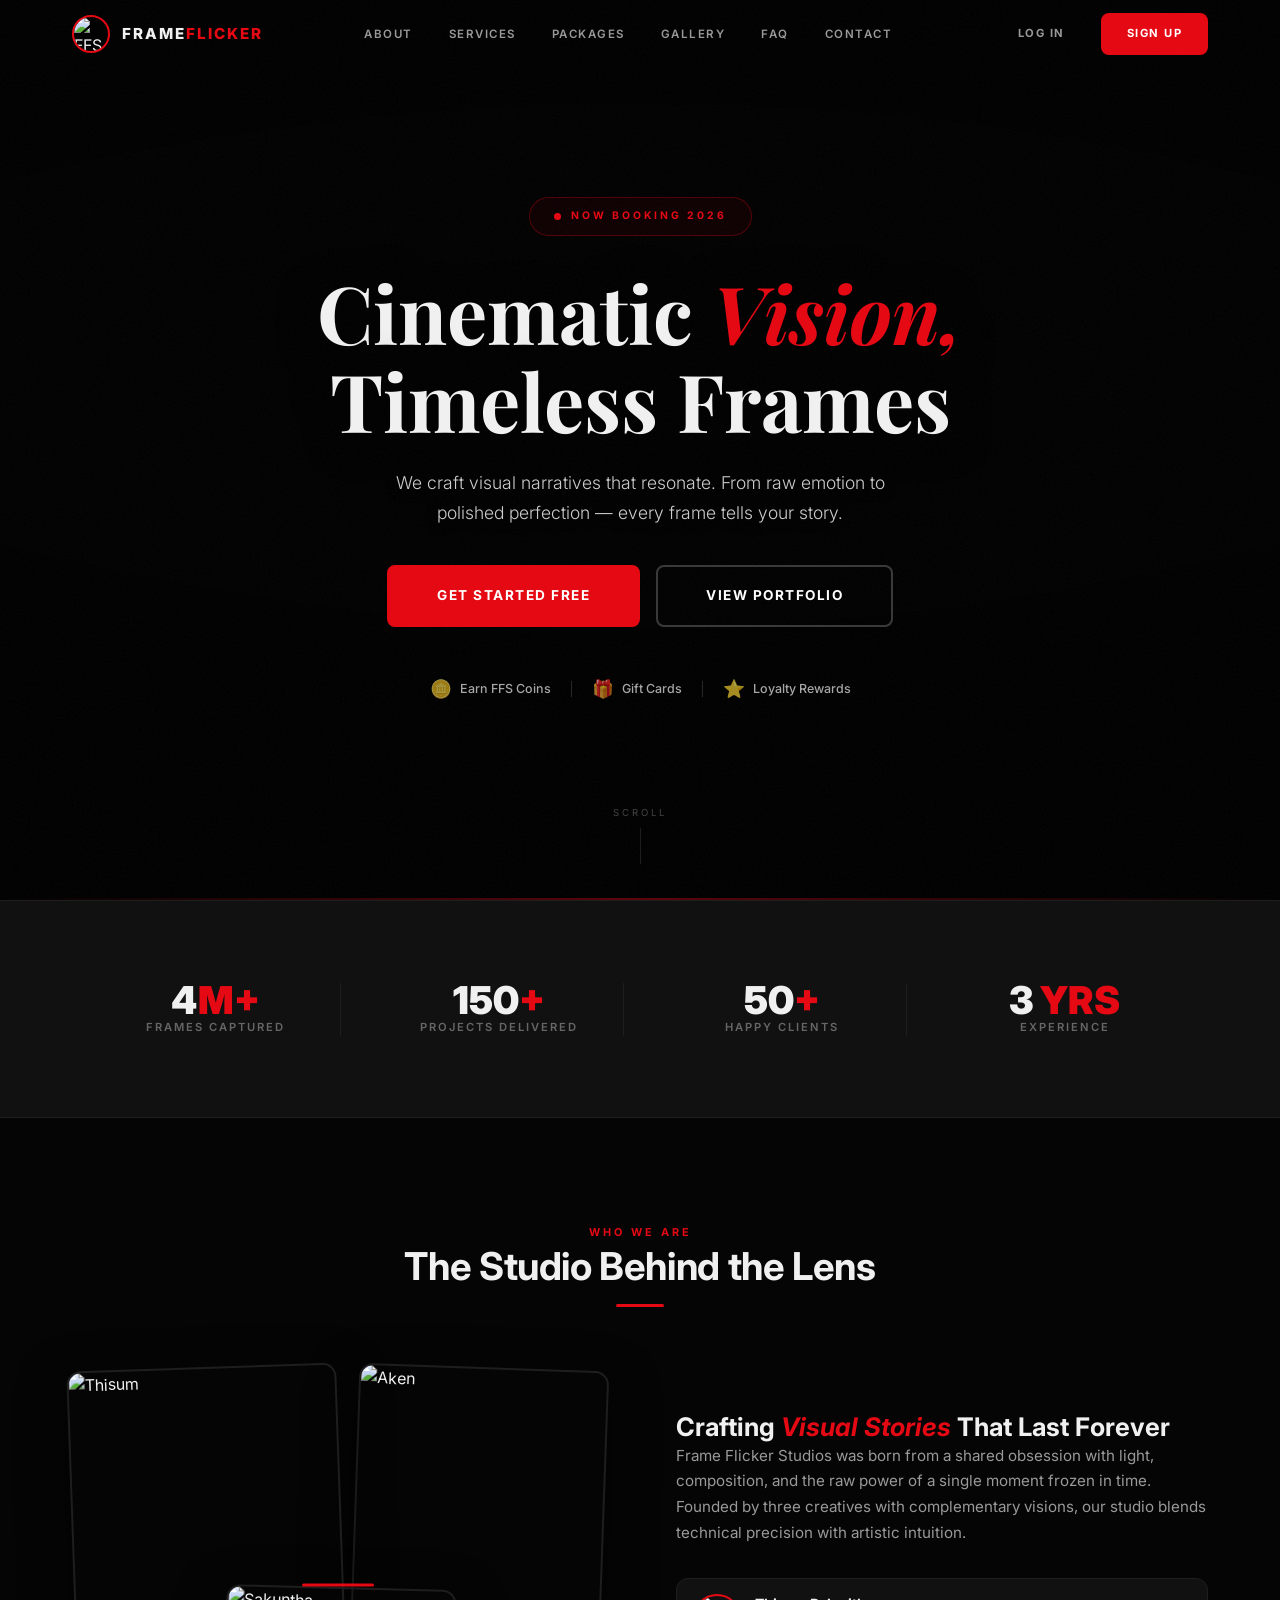
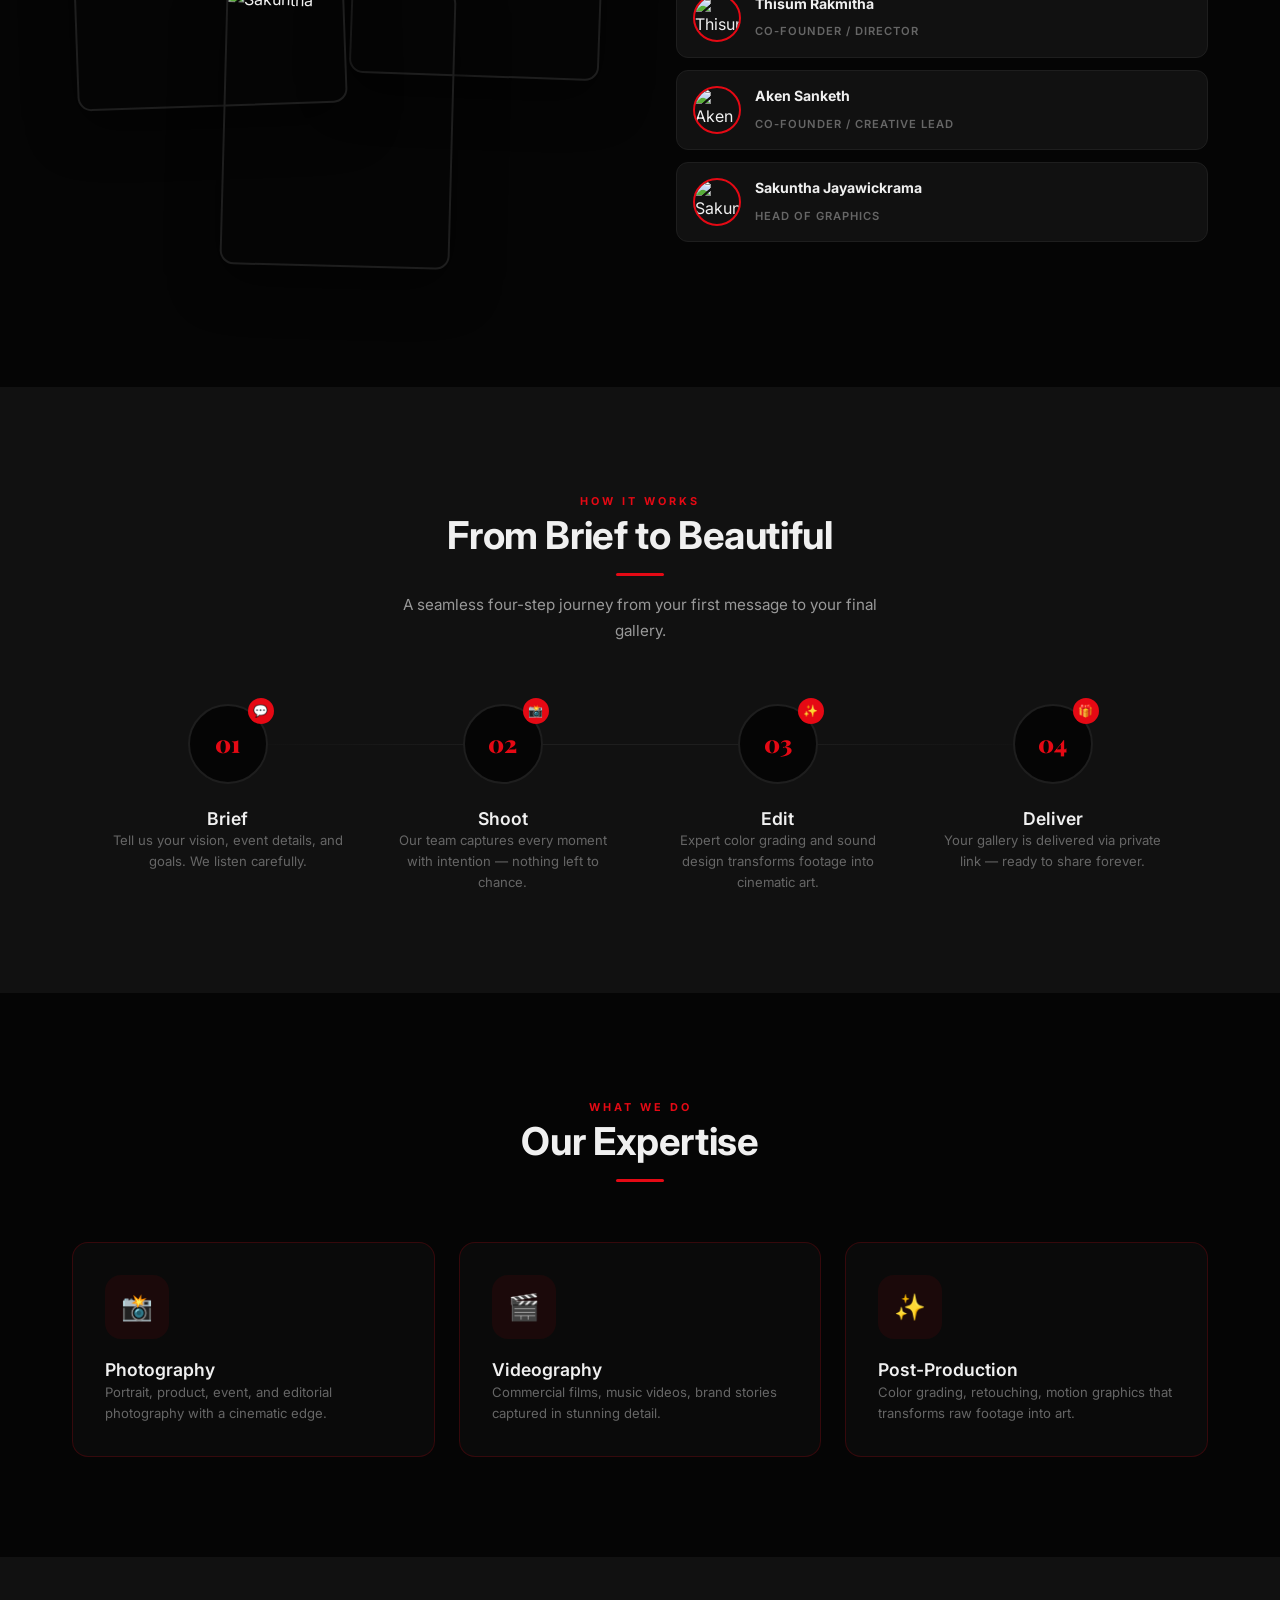
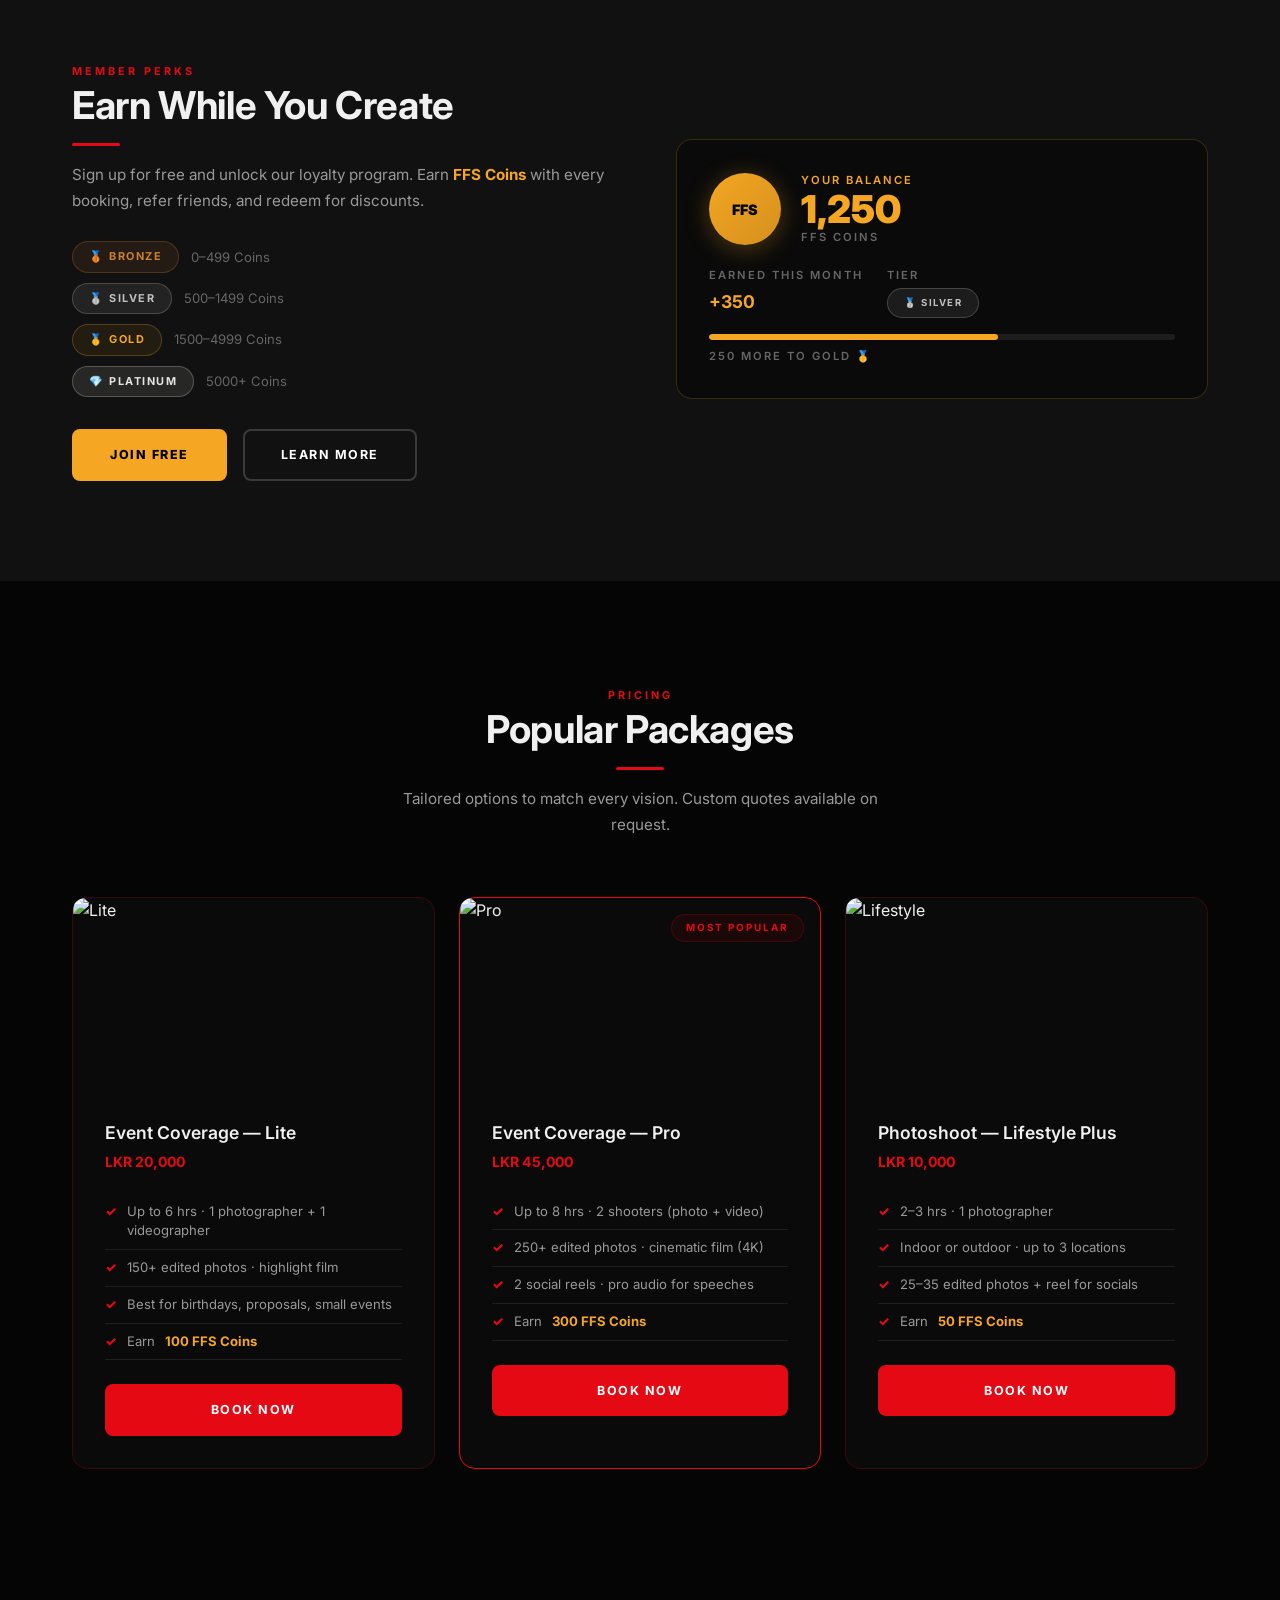
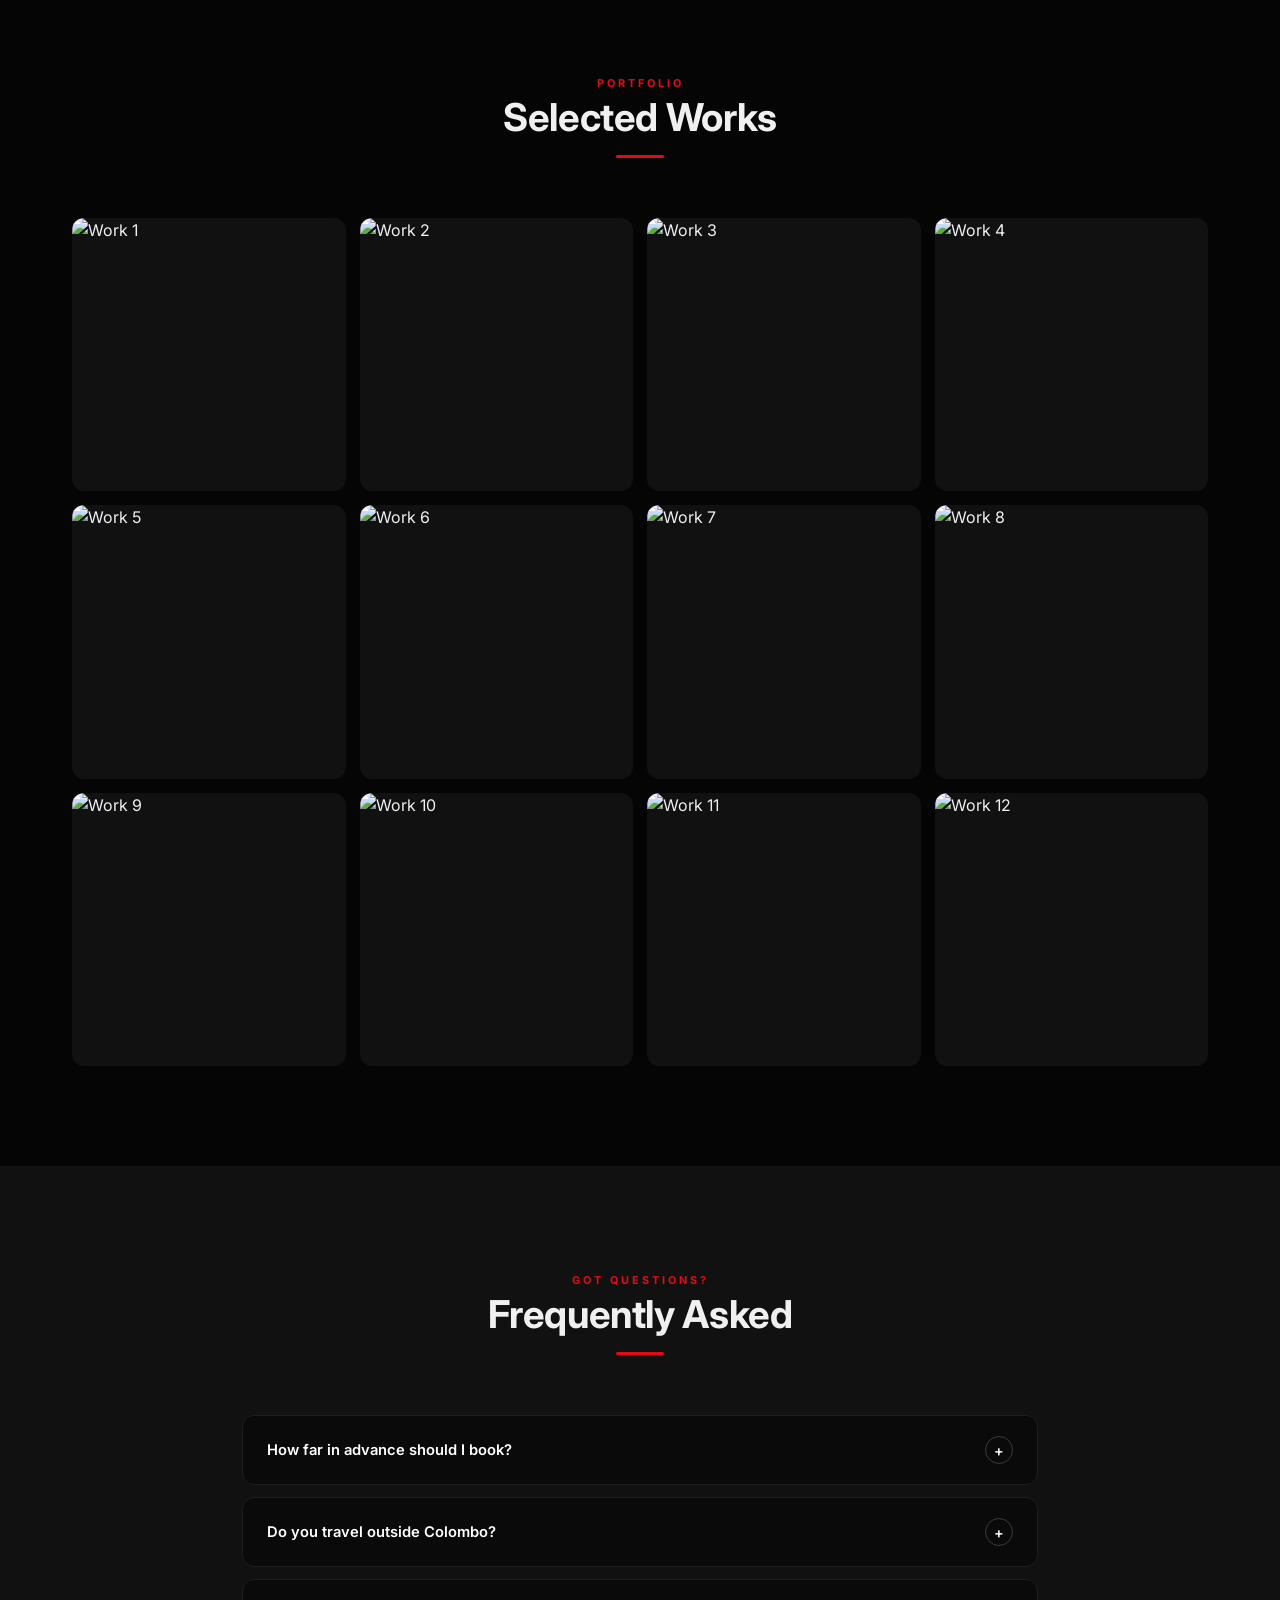
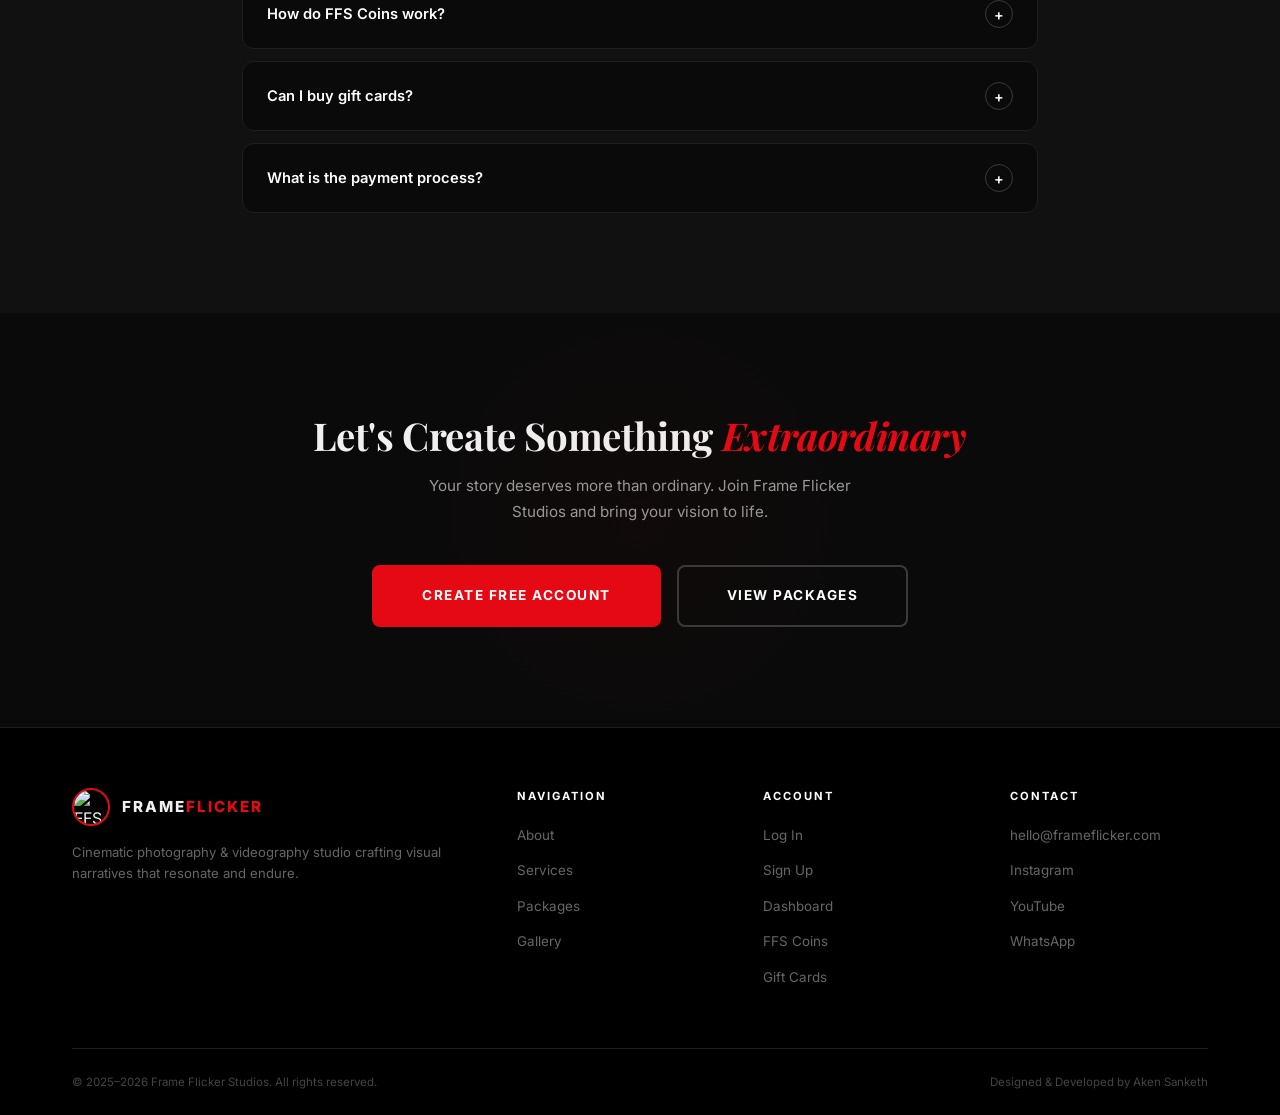
==== commit a15d38f7: "Part 2: Landing page (index.html)" ====
--- a/index.html
+++ b/index.html
@@ -3,1339 +3,972 @@
 <head>
   <meta charset="UTF-8">
   <meta name="viewport" content="width=device-width, initial-scale=1.0">
-  <meta name="description" content="Frame Flicker Studios — Cinematic Photography & Videography in Sri Lanka. Capturing timeless moments with creative vision.">
-  <meta name="keywords" content="photography, videography, Sri Lanka, Colombo, cinematic, wedding, event, Frame Flicker Studios">
-  <meta name="author" content="Frame Flicker Studios">
-  <meta name="robots" content="index, follow">
-
-  <!-- Open Graph -->
-  <meta property="og:type" content="website">
-  <meta property="og:title" content="Frame Flicker Studios | Cinematic Photography & Videography">
-  <meta property="og:description" content="We craft visual narratives that resonate. From raw emotion to polished perfection — every frame tells your story.">
+  <meta name="description" content="Frame Flicker Studios — Premium Cinematic Photography & Videography in Sri Lanka.">
+  <meta property="og:title" content="Frame Flicker Studios">
+  <meta property="og:description" content="Cinematic photography & videography. Every frame tells your story.">
   <meta property="og:image" content="https://ffstudios.rf.gd/wp-content/uploads/2025/11/lake-7624330-scaled.jpg">
   <meta property="og:url" content="https://akensanketh.github.io/ffstudios/">
-
-  <!-- Twitter Card -->
   <meta name="twitter:card" content="summary_large_image">
-  <meta name="twitter:title" content="Frame Flicker Studios">
-  <meta name="twitter:description" content="Cinematic photography & videography studio in Sri Lanka.">
-  <meta name="twitter:image" content="https://ffstudios.rf.gd/wp-content/uploads/2025/11/lake-7624330-scaled.jpg">
-
-  <!-- Favicon -->
   <link rel="icon" type="image/jpeg" href="https://ffstudios.rf.gd/wp-content/uploads/2025/07/WhatsApp-Image-2025-06-20-at-01.53.56_f021d77d.jpg">
-  <link rel="apple-touch-icon" href="https://ffstudios.rf.gd/wp-content/uploads/2025/07/WhatsApp-Image-2025-06-20-at-01.53.56_f021d77d.jpg">
-
   <title>Frame Flicker Studios | Cinematic Photography & Videography</title>
-
-  <!-- Fonts -->
-  <link rel="preconnect" href="https://fonts.googleapis.com">
-  <link rel="preconnect" href="https://fonts.gstatic.com" crossorigin>
-  <link href="https://fonts.googleapis.com/css2?family=Inter:wght@300;400;500;600;700;800;900&family=Playfair+Display:ital,wght@0,400;0,700;0,800;1,400;1,700&display=swap" rel="stylesheet">
-
+  <link rel="stylesheet" href="css/global.css">
+</head>
+<body>
+
+<!-- ========== HEADER ========== -->
+<header class="header" id="header">
+  <div class="header-inner">
+    <a href="index.html" class="logo">
+      <img src="https://ffstudios.rf.gd/wp-content/uploads/2025/07/WhatsApp-Image-2025-06-20-at-01.53.56_f021d77d.jpg" alt="FFS">
+      <div class="logo-text">Frame<span>Flicker</span></div>
+    </a>
+
+    <nav class="nav" id="nav">
+      <a href="#about" class="active">About</a>
+      <a href="#services">Services</a>
+      <a href="#packages">Packages</a>
+      <a href="#gallery">Gallery</a>
+      <a href="#faq">FAQ</a>
+      <a href="#contact">Contact</a>
+    </nav>
+
+    <div class="flex items-center gap-12">
+      <a href="login.html" class="btn btn-ghost btn-sm">Log In</a>
+      <a href="register.html" class="btn btn-primary btn-sm">Sign Up</a>
+      <button class="hamburger" id="hamburger" aria-label="Menu">
+        <span></span><span></span><span></span>
+      </button>
+    </div>
+  </div>
+</header>
+
+<!-- ========== MOBILE NAV ========== -->
+<div class="mobile-nav" id="mobileNav">
+  <a href="#about" class="mob-link">About</a>
+  <a href="#services" class="mob-link">Services</a>
+  <a href="#packages" class="mob-link">Packages</a>
+  <a href="#gallery" class="mob-link">Gallery</a>
+  <a href="#faq" class="mob-link">FAQ</a>
+  <a href="#contact" class="mob-link">Contact</a>
+  <div class="flex gap-12" style="margin-top:24px;">
+    <a href="login.html" class="btn btn-secondary">Log In</a>
+    <a href="register.html" class="btn btn-primary">Sign Up</a>
+  </div>
+</div>
+
+<!-- ========== HERO ========== -->
+<section class="hero" id="hero">
+  <div class="hero-bg" id="heroBg"></div>
+  <div class="hero-overlay"></div>
+  <div class="hero-grain"></div>
+  <div class="hero-line"></div>
+
+  <div class="hero-content page-enter">
+    <div class="hero-badge">
+      <span class="hero-dot"></span>
+      Now Booking 2026
+    </div>
+    <h1 class="t-display">Cinematic <em class="hero-accent">Vision,</em><br>Timeless Frames</h1>
+    <p class="hero-sub">We craft visual narratives that resonate. From raw emotion to polished perfection — every frame tells your story.</p>
+    <div class="hero-actions">
+      <a href="register.html" class="btn btn-primary btn-lg">Get Started Free</a>
+      <a href="#gallery" class="btn btn-secondary btn-lg">View Portfolio</a>
+    </div>
+    <div class="hero-perks">
+      <div class="hero-perk">
+        <span class="hero-perk-icon">🪙</span>
+        <span>Earn FFS Coins</span>
+      </div>
+      <div class="hero-perk-sep"></div>
+      <div class="hero-perk">
+        <span class="hero-perk-icon">🎁</span>
+        <span>Gift Cards</span>
+      </div>
+      <div class="hero-perk-sep"></div>
+      <div class="hero-perk">
+        <span class="hero-perk-icon">⭐</span>
+        <span>Loyalty Rewards</span>
+      </div>
+    </div>
+  </div>
+
+  <div class="hero-scroll">
+    <span>Scroll</span>
+    <div class="hero-scroll-line"></div>
+  </div>
+</section>
+
+<!-- ========== STATS ========== -->
+<section class="stats-section" id="stats">
+  <div class="container">
+    <div class="stats-grid">
+      <div class="stat-item reveal">
+        <div class="stat-value"><span class="counter" data-to="4">0</span><span class="t-accent">M+</span></div>
+        <div class="t-tiny">Frames Captured</div>
+      </div>
+      <div class="stat-item reveal reveal-d1">
+        <div class="stat-value"><span class="counter" data-to="150">0</span><span class="t-accent">+</span></div>
+        <div class="t-tiny">Projects Delivered</div>
+      </div>
+      <div class="stat-item reveal reveal-d2">
+        <div class="stat-value"><span class="counter" data-to="50">0</span><span class="t-accent">+</span></div>
+        <div class="t-tiny">Happy Clients</div>
+      </div>
+      <div class="stat-item reveal reveal-d3">
+        <div class="stat-value"><span class="counter" data-to="3">0</span><span class="t-accent"> YRS</span></div>
+        <div class="t-tiny">Experience</div>
+      </div>
+    </div>
+  </div>
+</section>
+
+<!-- ========== ABOUT ========== -->
+<section class="section" id="about">
+  <div class="container">
+    <div class="section-header reveal">
+      <span class="t-label">Who We Are</span>
+      <h2 class="t-h2">The Studio Behind the Lens</h2>
+      <div class="divider"></div>
+    </div>
+
+    <div class="about-grid">
+      <div class="about-photos reveal">
+        <div class="about-photo about-photo-1">
+          <img src="https://ffstudios.rf.gd/wp-content/uploads/2025/11/WhatsApp-Image-2025-11-09-at-22.05.16_e3486fb6.jpg" alt="Thisum">
+        </div>
+        <div class="about-photo about-photo-2">
+          <img src="https://ffstudios.rf.gd/wp-content/uploads/2025/11/WhatsApp-Image-2025-09-15-at-20.52.11_e64a7116-scaled.jpg" alt="Aken">
+        </div>
+        <div class="about-photo about-photo-3">
+          <img src="https://ffstudios.rf.gd/wp-content/uploads/2026/02/image-1.jpg.jpeg" alt="Sakuntha">
+        </div>
+        <div class="about-accent-line"></div>
+      </div>
+
+      <div class="about-text reveal reveal-d2">
+        <h3 class="t-h3">Crafting <em class="t-accent">Visual Stories</em> That Last Forever</h3>
+        <p class="t-body">Frame Flicker Studios was born from a shared obsession with light, composition, and the raw power of a single moment frozen in time.</p>
+        <p class="t-body">Founded by three creatives with complementary visions, our studio blends technical precision with artistic intuition.</p>
+
+        <div class="founders">
+          <div class="founder-card">
+            <img src="https://ffstudios.rf.gd/wp-content/uploads/2025/11/WhatsApp-Image-2025-11-09-at-22.05.16_e3486fb6.jpg" alt="Thisum" class="avatar avatar-md avatar-red">
+            <div>
+              <strong>Thisum Rakmitha</strong>
+              <span class="t-tiny" style="letter-spacing:1px;">Co-Founder / Director</span>
+            </div>
+          </div>
+          <div class="founder-card">
+            <img src="https://ffstudios.rf.gd/wp-content/uploads/2025/11/WhatsApp-Image-2025-09-15-at-20.52.11_e64a7116-scaled.jpg" alt="Aken" class="avatar avatar-md avatar-red">
+            <div>
+              <strong>Aken Sanketh</strong>
+              <span class="t-tiny" style="letter-spacing:1px;">Co-Founder / Creative Lead</span>
+            </div>
+          </div>
+          <div class="founder-card">
+            <img src="https://ffstudios.rf.gd/wp-content/uploads/2026/02/image-1.jpg.jpeg" alt="Sakuntha" class="avatar avatar-md avatar-red">
+            <div>
+              <strong>Sakuntha Jayawickrama</strong>
+              <span class="t-tiny" style="letter-spacing:1px;">Head of Graphics</span>
+            </div>
+          </div>
+        </div>
+      </div>
+    </div>
+  </div>
+</section>
+
+<!-- ========== HOW IT WORKS ========== -->
+<section class="section process-section" id="process">
+  <div class="container">
+    <div class="section-header reveal">
+      <span class="t-label">How It Works</span>
+      <h2 class="t-h2">From Brief to Beautiful</h2>
+      <div class="divider"></div>
+      <p class="t-body text-center" style="max-width:520px;margin:0 auto;">A seamless four-step journey from your first message to your final gallery.</p>
+    </div>
+
+    <div class="process-grid">
+      <div class="process-step reveal">
+        <div class="step-circle"><span class="step-num t-display">01</span><div class="step-icon">💬</div></div>
+        <h4 class="t-h4">Brief</h4>
+        <p class="t-small">Tell us your vision, event details, and goals. We listen carefully.</p>
+      </div>
+      <div class="process-step reveal reveal-d1">
+        <div class="step-circle"><span class="step-num t-display">02</span><div class="step-icon">📸</div></div>
+        <h4 class="t-h4">Shoot</h4>
+        <p class="t-small">Our team captures every moment with intention — nothing left to chance.</p>
+      </div>
+      <div class="process-step reveal reveal-d2">
+        <div class="step-circle"><span class="step-num t-display">03</span><div class="step-icon">✨</div></div>
+        <h4 class="t-h4">Edit</h4>
+        <p class="t-small">Expert color grading and sound design transforms footage into cinematic art.</p>
+      </div>
+      <div class="process-step reveal reveal-d3">
+        <div class="step-circle"><span class="step-num t-display">04</span><div class="step-icon">🎁</div></div>
+        <h4 class="t-h4">Deliver</h4>
+        <p class="t-small">Your gallery is delivered via private link — ready to share forever.</p>
+      </div>
+    </div>
+  </div>
+</section>
+
+<!-- ========== SERVICES ========== -->
+<section class="section" id="services">
+  <div class="container">
+    <div class="section-header reveal">
+      <span class="t-label">What We Do</span>
+      <h2 class="t-h2">Our Expertise</h2>
+      <div class="divider"></div>
+    </div>
+
+    <div class="grid grid-3 gap-24">
+      <div class="card card-glow reveal">
+        <div class="svc-icon">📸</div>
+        <h4 class="t-h4">Photography</h4>
+        <p class="t-small">Portrait, product, event, and editorial photography with a cinematic edge.</p>
+      </div>
+      <div class="card card-glow reveal reveal-d1">
+        <div class="svc-icon">🎬</div>
+        <h4 class="t-h4">Videography</h4>
+        <p class="t-small">Commercial films, music videos, brand stories captured in stunning detail.</p>
+      </div>
+      <div class="card card-glow reveal reveal-d2">
+        <div class="svc-icon">✨</div>
+        <h4 class="t-h4">Post-Production</h4>
+        <p class="t-small">Color grading, retouching, motion graphics that transforms raw footage into art.</p>
+      </div>
+    </div>
+  </div>
+</section>
+
+<!-- ========== REWARDS PREVIEW ========== -->
+<section class="section rewards-preview" id="rewards">
+  <div class="container">
+    <div class="rewards-grid">
+      <div class="rewards-text reveal">
+        <span class="t-label">Member Perks</span>
+        <h2 class="t-h2">Earn While You Create</h2>
+        <div class="divider" style="margin:16px 0;"></div>
+        <p class="t-body">Sign up for free and unlock our loyalty program. Earn <strong class="t-gold">FFS Coins</strong> with every booking, refer friends, and redeem for discounts.</p>
+
+        <div class="rewards-tiers">
+          <div class="tier-preview">
+            <span class="tier-badge tier-badge-bronze">🥉 Bronze</span>
+            <span class="t-small">0–499 Coins</span>
+          </div>
+          <div class="tier-preview">
+            <span class="tier-badge tier-badge-silver">🥈 Silver</span>
+            <span class="t-small">500–1499 Coins</span>
+          </div>
+          <div class="tier-preview">
+            <span class="tier-badge tier-badge-gold">🥇 Gold</span>
+            <span class="t-small">1500–4999 Coins</span>
+          </div>
+          <div class="tier-preview">
+            <span class="tier-badge tier-badge-platinum">💎 Platinum</span>
+            <span class="t-small">5000+ Coins</span>
+          </div>
+        </div>
+
+        <div class="flex gap-16" style="margin-top:32px;">
+          <a href="register.html" class="btn btn-gold">Join Free</a>
+          <a href="coins.html" class="btn btn-secondary">Learn More</a>
+        </div>
+      </div>
+
+      <div class="rewards-visual reveal reveal-d2">
+        <div class="coin-card card card-gold">
+          <div class="coin-card-top">
+            <div class="big-coin">
+              <span>FFS</span>
+            </div>
+            <div>
+              <div class="t-tiny t-gold">Your Balance</div>
+              <div class="stat-value t-gold">1,250</div>
+              <div class="t-tiny">FFS Coins</div>
+            </div>
+          </div>
+          <div class="coin-card-row">
+            <div class="coin-earn">
+              <span class="t-tiny">Earned This Month</span>
+              <strong class="t-gold">+350</strong>
+            </div>
+            <div class="coin-earn">
+              <span class="t-tiny">Tier</span>
+              <span class="tier-badge tier-badge-silver" style="font-size:.6rem;">🥈 Silver</span>
+            </div>
+          </div>
+          <div class="progress-track progress-gold" style="margin-top:16px;">
+            <div class="progress-fill" style="width:62%;"></div>
+          </div>
+          <div class="t-tiny" style="margin-top:8px;">250 more to Gold 🥇</div>
+        </div>
+      </div>
+    </div>
+  </div>
+</section>
+
+<!-- ========== PACKAGES ========== -->
+<section class="section packages-section" id="packages">
+  <div class="container">
+    <div class="section-header reveal">
+      <span class="t-label">Pricing</span>
+      <h2 class="t-h2">Popular Packages</h2>
+      <div class="divider"></div>
+      <p class="t-body text-center" style="max-width:520px;margin:0 auto;">Tailored options to match every vision. Custom quotes available on request.</p>
+    </div>
+
+    <div class="grid grid-3 gap-24">
+      <!-- Lite -->
+      <div class="card card-glow reveal">
+        <div class="pkg-img"><img src="https://ffstudios.rf.gd/wp-content/uploads/2025/11/MG_0411-scaled.jpg" alt="Lite"></div>
+        <div class="pkg-body">
+          <h4 class="t-h4">Event Coverage — Lite</h4>
+          <div class="pkg-price">LKR 20,000</div>
+          <ul class="pkg-list">
+            <li>Up to 6 hrs · 1 photographer + 1 videographer</li>
+            <li>150+ edited photos · highlight film</li>
+            <li>Best for birthdays, proposals, small events</li>
+            <li>Earn <strong class="t-gold">100 FFS Coins</strong></li>
+          </ul>
+          <a href="register.html" class="btn btn-primary btn-full">Book Now</a>
+        </div>
+      </div>
+
+      <!-- Pro -->
+      <div class="card card-glow pkg-featured reveal reveal-d1">
+        <div class="badge badge-red" style="position:absolute;top:16px;right:16px;z-index:2;">Most Popular</div>
+        <div class="pkg-img"><img src="https://ffstudios.rf.gd/wp-content/uploads/2025/11/DSC04114-scaled.jpg" alt="Pro"></div>
+        <div class="pkg-body">
+          <h4 class="t-h4">Event Coverage — Pro</h4>
+          <div class="pkg-price">LKR 45,000</div>
+          <ul class="pkg-list">
+            <li>Up to 8 hrs · 2 shooters (photo + video)</li>
+            <li>250+ edited photos · cinematic film (4K)</li>
+            <li>2 social reels · pro audio for speeches</li>
+            <li>Earn <strong class="t-gold">300 FFS Coins</strong></li>
+          </ul>
+          <a href="register.html" class="btn btn-primary btn-full">Book Now</a>
+        </div>
+      </div>
+
+      <!-- Lifestyle -->
+      <div class="card card-glow reveal reveal-d2">
+        <div class="pkg-img"><img src="https://ffstudios.rf.gd/wp-content/uploads/2025/11/DSC02097-scaled.jpg" alt="Lifestyle"></div>
+        <div class="pkg-body">
+          <h4 class="t-h4">Photoshoot — Lifestyle Plus</h4>
+          <div class="pkg-price">LKR 10,000</div>
+          <ul class="pkg-list">
+            <li>2–3 hrs · 1 photographer</li>
+            <li>Indoor or outdoor · up to 3 locations</li>
+            <li>25–35 edited photos + reel for socials</li>
+            <li>Earn <strong class="t-gold">50 FFS Coins</strong></li>
+          </ul>
+          <a href="register.html" class="btn btn-primary btn-full">Book Now</a>
+        </div>
+      </div>
+    </div>
+  </div>
+</section>
+
+<!-- ========== GALLERY ========== -->
+<section class="section" id="gallery">
+  <div class="container">
+    <div class="section-header reveal">
+      <span class="t-label">Portfolio</span>
+      <h2 class="t-h2">Selected Works</h2>
+      <div class="divider"></div>
+    </div>
+
+    <div class="gallery-grid">
+      <div class="gal-item reveal" data-i="0"><img src="https://ffstudios.rf.gd/wp-content/uploads/2025/11/DSC04114-scaled.jpg" alt="Work 1" loading="lazy"><div class="gal-hover"><span class="gal-plus">+</span></div></div>
+      <div class="gal-item reveal reveal-d1" data-i="1"><img src="https://ffstudios.rf.gd/wp-content/uploads/2025/11/MG_0411-scaled.jpg" alt="Work 2" loading="lazy"><div class="gal-hover"><span class="gal-plus">+</span></div></div>
+      <div class="gal-item reveal reveal-d2" data-i="2"><img src="https://ffstudios.rf.gd/wp-content/uploads/2025/11/Picsart_25-09-12_23-59-36-678-scaled.jpg" alt="Work 3" loading="lazy"><div class="gal-hover"><span class="gal-plus">+</span></div></div>
+      <div class="gal-item reveal reveal-d3" data-i="3"><img src="https://ffstudios.rf.gd/wp-content/uploads/2025/11/DSC1977-scaled.jpg" alt="Work 4" loading="lazy"><div class="gal-hover"><span class="gal-plus">+</span></div></div>
+      <div class="gal-item reveal reveal-d1" data-i="4"><img src="https://ffstudios.rf.gd/wp-content/uploads/2026/04/IMG_7908-scaled.jpg" alt="Work 5" loading="lazy"><div class="gal-hover"><span class="gal-plus">+</span></div></div>
+      <div class="gal-item reveal reveal-d2" data-i="5"><img src="https://ffstudios.rf.gd/wp-content/uploads/2026/04/MG_7290-scaled.jpg" alt="Work 6" loading="lazy"><div class="gal-hover"><span class="gal-plus">+</span></div></div>
+      <div class="gal-item reveal reveal-d3" data-i="6"><img src="https://ffstudios.rf.gd/wp-content/uploads/2026/04/MG_7112-scaled.jpg" alt="Work 7" loading="lazy"><div class="gal-hover"><span class="gal-plus">+</span></div></div>
+      <div class="gal-item reveal reveal-d4" data-i="7"><img src="https://ffstudios.rf.gd/wp-content/uploads/2026/04/MG_6808-scaled.jpg" alt="Work 8" loading="lazy"><div class="gal-hover"><span class="gal-plus">+</span></div></div>
+      <div class="gal-item reveal reveal-d1" data-i="8"><img src="https://ffstudios.rf.gd/wp-content/uploads/2026/04/581928449_1329652065842661_3928674959959370915_n.jpg" alt="Work 9" loading="lazy"><div class="gal-hover"><span class="gal-plus">+</span></div></div>
+      <div class="gal-item reveal reveal-d2" data-i="9"><img src="https://ffstudios.rf.gd/wp-content/uploads/2026/04/581260341_1329652115842656_4180705740451187425_n.jpg" alt="Work 10" loading="lazy"><div class="gal-hover"><span class="gal-plus">+</span></div></div>
+      <div class="gal-item reveal reveal-d3" data-i="10"><img src="https://ffstudios.rf.gd/wp-content/uploads/2026/04/582794243_1329654029175798_5207311678763775780_n.jpg" alt="Work 11" loading="lazy"><div class="gal-hover"><span class="gal-plus">+</span></div></div>
+      <div class="gal-item reveal reveal-d4" data-i="11"><img src="https://ffstudios.rf.gd/wp-content/uploads/2026/04/581939861_1329653892509145_1265101977243884104_n.jpg" alt="Work 12" loading="lazy"><div class="gal-hover"><span class="gal-plus">+</span></div></div>
+    </div>
+  </div>
+</section>
+
+<!-- ========== FAQ ========== -->
+<section class="section faq-section" id="faq">
+  <div class="container">
+    <div class="section-header reveal">
+      <span class="t-label">Got Questions?</span>
+      <h2 class="t-h2">Frequently Asked</h2>
+      <div class="divider"></div>
+    </div>
+
+    <div class="faq-list container-md">
+      <div class="faq-item reveal">
+        <button class="faq-q">How far in advance should I book? <span class="faq-arrow">+</span></button>
+        <div class="faq-a">We recommend booking at least 4–6 weeks in advance for events, and 1–2 weeks for photoshoots.</div>
+      </div>
+      <div class="faq-item reveal reveal-d1">
+        <button class="faq-q">Do you travel outside Colombo? <span class="faq-arrow">+</span></button>
+        <div class="faq-a">Yes! We cover all of Sri Lanka. Travel fees may apply for locations outside Colombo.</div>
+      </div>
+      <div class="faq-item reveal reveal-d2">
+        <button class="faq-q">How do FFS Coins work? <span class="faq-arrow">+</span></button>
+        <div class="faq-a">Every booking earns you FFS Coins. Accumulate them to unlock tier rewards and redeem for discounts on future bookings. Create a free account to start earning.</div>
+      </div>
+      <div class="faq-item reveal reveal-d3">
+        <button class="faq-q">Can I buy gift cards? <span class="faq-arrow">+</span></button>
+        <div class="faq-a">Yes! Log into your dashboard to purchase digital gift cards. They can be sent to anyone and redeemed for any package.</div>
+      </div>
+      <div class="faq-item reveal reveal-d4">
+        <button class="faq-q">What is the payment process? <span class="faq-arrow">+</span></button>
+        <div class="faq-a">50% deposit to confirm. Balance due on shoot day. We accept bank transfers and cash.</div>
+      </div>
+    </div>
+  </div>
+</section>
+
+<!-- ========== CTA ========== -->
+<section class="section cta-section reveal" id="contact">
+  <div class="container text-center">
+    <h2 class="t-h2 t-display">Let's Create Something <em class="t-accent">Extraordinary</em></h2>
+    <p class="t-body" style="max-width:460px;margin:16px auto 40px;">Your story deserves more than ordinary. Join Frame Flicker Studios and bring your vision to life.</p>
+    <div class="flex justify-center gap-16 flex-wrap">
+      <a href="register.html" class="btn btn-primary btn-lg">Create Free Account</a>
+      <a href="#packages" class="btn btn-secondary btn-lg">View Packages</a>
+    </div>
+  </div>
+</section>
+
+<!-- ========== FOOTER ========== -->
+<footer class="footer">
+  <div class="container">
+    <div class="footer-grid">
+      <div>
+        <a href="index.html" class="logo" style="margin-bottom:16px;">
+          <img src="https://ffstudios.rf.gd/wp-content/uploads/2025/07/WhatsApp-Image-2025-06-20-at-01.53.56_f021d77d.jpg" alt="FFS">
+          <div class="logo-text">Frame<span>Flicker</span></div>
+        </a>
+        <p class="t-small">Cinematic photography & videography studio crafting visual narratives that resonate and endure.</p>
+      </div>
+      <div>
+        <h5>Navigation</h5>
+        <ul class="footer-links">
+          <li><a href="#about">About</a></li>
+          <li><a href="#services">Services</a></li>
+          <li><a href="#packages">Packages</a></li>
+          <li><a href="#gallery">Gallery</a></li>
+        </ul>
+      </div>
+      <div>
+        <h5>Account</h5>
+        <ul class="footer-links">
+          <li><a href="login.html">Log In</a></li>
+          <li><a href="register.html">Sign Up</a></li>
+          <li><a href="dashboard.html">Dashboard</a></li>
+          <li><a href="coins.html">FFS Coins</a></li>
+          <li><a href="giftcard.html">Gift Cards</a></li>
+        </ul>
+      </div>
+      <div>
+        <h5>Contact</h5>
+        <ul class="footer-links">
+          <li><a href="mailto:hello@frameflicker.com">hello@frameflicker.com</a></li>
+          <li><a href="#">Instagram</a></li>
+          <li><a href="#">YouTube</a></li>
+          <li><a href="#">WhatsApp</a></li>
+        </ul>
+      </div>
+    </div>
+    <div class="footer-bottom">
+      <p>&copy; 2025–2026 Frame Flicker Studios. All rights reserved.</p>
+      <p>Designed & Developed by Aken Sanketh</p>
+    </div>
+  </div>
+</footer>
+
+<!-- ========== LIGHTBOX ========== -->
+<div class="lightbox" id="lightbox">
+  <button class="lb-close" id="lbClose">&#10005;</button>
+  <button class="lb-nav lb-prev" id="lbPrev">&#8249;</button>
+  <img class="lb-img" id="lbImg" src="" alt="Gallery">
+  <button class="lb-nav lb-next" id="lbNext">&#8250;</button>
+  <div class="lb-counter" id="lbCounter"></div>
+</div>
+
+<!-- ========== TOAST CONTAINER ========== -->
+<div class="toast-container" id="toasts"></div>
+
+<!-- ========== PAGE-SPECIFIC CSS ========== -->
 <style>
-/* ============================================
-   FORCE ALL TEXT WHITE
-   ============================================ */
-.xsite,
-.xsite *,
-.xsite h1,.xsite h2,.xsite h3,.xsite h4,.xsite h5,.xsite h6,
-.xsite p,.xsite span,.xsite li,.xsite a,.xsite label,
-.xsite div,.xsite button,.xsite input,.xsite textarea,.xsite blockquote {
-  color: #ffffff !important;
-}
-.xsite .xac,.xsite .x-lbl,.xsite .x-pkg-price,
-.xsite .xsfx,.xsite .x-badge,.xsite .x-dot,.xsite .x-pkg-tag {
-  color: #E50914 !important;
-}
-.xsite .x-dsc,.xsite .x-svc p,.xsite .x-stat-t,
-.xsite .x-pkg-list li,.xsite .x-about-txt p,.xsite .x-hero-sub,
-.xsite .x-hero-sc span,.xsite .x-testi-card p,.xsite .x-testi-auth span,
-.xsite .x-founder span,.xsite .x-fl a,.xsite .x-ft-brand p,
-.xsite .x-ft-btm p,.xsite .x-soc a,.xsite .x-cta p,
-.xsite .x-lb-ct,.xsite .x-nav a,.xsite .x-faq-a,
-.xsite .x-proc-step p {
-  color: #aaaaaa !important;
-}
-.xsite .x-nav a:hover,.xsite .x-nav a.x-on { color: #ffffff !important; }
-.xsite .x-fl a:hover { color: #E50914 !important; }
-.xsite .x-soc a:hover { color: #E50914 !important; }
-.xsite .x-pkg-list li::before { color: #E50914 !important; }
-.xsite .x-faq-q { color: #ffffff !important; }
-.xsite .x-faq-item.open .x-faq-q { color: #E50914 !important; }
-.xsite .x-step-num { color: #E50914 !important; }
-
-/* ============================================
-   ROOT VARIABLES
-   ============================================ */
-:root {
-  --xb: #000000;
-  --xr: #E50914;
-  --xrd: #b8070f;
-  --xrg: rgba(229,9,20,0.4);
-  --xw: #ffffff;
-  --xa: #111111;
-  --xam: #1a1a1a;
-  --xal: #242424;
-  --xah: #333333;
-  --xg: #888888;
-  --xgl: #aaaaaa;
-  --xgd: #555555;
-  --xf: 'Inter',-apple-system,BlinkMacSystemFont,'Segoe UI',sans-serif;
-  --xd: 'Playfair Display',Georgia,serif;
-  --xe: cubic-bezier(0.16,1,0.3,1);
-  --xs: cubic-bezier(0.4,0,0.2,1);
-  --xhh: 72px;
-}
-
-/* ============================================
-   GLOBAL RESET
-   ============================================ */
-*,*::before,*::after { margin:0; padding:0; box-sizing:border-box; }
-html { scroll-behavior:smooth; }
-body {
-  font-family:var(--xf);
-  background:var(--xb);
-  color:var(--xw);
-  line-height:1.6;
-  overflow-x:hidden;
-  -webkit-font-smoothing:antialiased;
-  -moz-osx-font-smoothing:grayscale;
-}
-body.x-locked {
-  overflow:hidden !important;
-  position:fixed !important;
-  width:100% !important;
-}
-a { text-decoration:none; color:inherit; }
-img { max-width:100%; display:block; }
-button { font-family:var(--xf); cursor:pointer; }
-ul { list-style:none; }
-
-/* Scrollbar */
-::-webkit-scrollbar { width:6px; }
-::-webkit-scrollbar-track { background:var(--xb); }
-::-webkit-scrollbar-thumb { background:var(--xah); border-radius:3px; }
-::-webkit-scrollbar-thumb:hover { background:var(--xr); }
-
-/* ============================================
-   SCROLL PROGRESS
-   ============================================ */
-.x-progress {
-  position:fixed; top:0; left:0;
-  width:0%; height:3px;
-  background:var(--xr);
-  z-index:999999;
-  transition:width .1s linear;
-  box-shadow:0 0 8px var(--xrg);
-  pointer-events:none;
-}
-
-/* ============================================
-   PRELOADER
-   ============================================ */
-.x-pre {
-  position:fixed; inset:0;
-  background:var(--xb);
-  display:flex; flex-direction:column;
-  align-items:center; justify-content:center;
-  z-index:99996;
-  transition:opacity .6s ease, visibility .6s ease;
-}
-.x-pre.x-gone { opacity:0; visibility:hidden; pointer-events:none; }
-.x-pre img {
-  width:64px; height:64px;
-  border-radius:50%; object-fit:cover;
-  border:2px solid var(--xr);
-  margin-bottom:28px;
-  animation:xPulse 1.6s ease-in-out infinite;
-}
-@keyframes xPulse {
-  0%,100% { opacity:.4; transform:scale(1); }
-  50% { opacity:1; transform:scale(1.06); }
-}
-.x-pre-label {
-  font-size:.65rem; letter-spacing:4px;
-  text-transform:uppercase; color:var(--xg);
-  margin-bottom:16px;
-}
-.x-pre-track {
-  width:180px; height:2px;
-  background:var(--xah); border-radius:2px; overflow:hidden;
-}
-.x-pre-bar {
-  height:100%; width:0%;
-  background:var(--xr); border-radius:2px;
-  transition:width .15s linear;
-}
-
-/* ============================================
-   HEADER
-   ============================================ */
-.x-hdr {
-  position:fixed; top:0; left:0;
-  width:100%; height:var(--xhh);
-  z-index:99990;
-  transition:background .4s var(--xs), box-shadow .4s var(--xs);
-}
-.x-hdr.x-stuck {
-  background:rgba(0,0,0,.92);
-  backdrop-filter:blur(24px);
-  -webkit-backdrop-filter:blur(24px);
-  box-shadow:0 1px 0 rgba(229,9,20,.12);
-}
-.x-hdr-in {
-  max-width:1320px; margin:0 auto;
-  padding:0 32px; height:100%;
-  display:flex; align-items:center; justify-content:space-between;
-}
-.x-logo { display:flex; align-items:center; gap:12px; z-index:99991; }
-.x-logo img {
-  width:40px; height:40px;
-  border-radius:50%; object-fit:cover;
-  border:2px solid var(--xr);
-}
-.x-logo-t { font-size:1rem; font-weight:800; letter-spacing:2px; text-transform:uppercase; }
-.x-logo-t span { color:var(--xr); }
-.x-nav { display:flex; align-items:center; gap:4px; }
-.x-nav a {
-  padding:10px 18px; font-size:.72rem; font-weight:600;
-  letter-spacing:1.8px; text-transform:uppercase;
-  color:var(--xgl); border-radius:6px;
-  transition:color .25s, background .25s; position:relative;
-}
-.x-nav a:hover,.x-nav a.x-on {
-  color:var(--xw); background:rgba(255,255,255,.05);
-}
-.x-nav a::after {
-  content:''; position:absolute;
-  bottom:6px; left:50%; width:0; height:2px;
-  background:var(--xr);
-  transition:width .3s var(--xe), left .3s var(--xe);
-  border-radius:1px;
-}
-.x-nav a:hover::after,.x-nav a.x-on::after { width:20px; left:calc(50% - 10px); }
-.x-hdr-cta {
-  display:inline-flex; align-items:center;
-  padding:10px 28px; background:var(--xr);
-  color:var(--xw); font-size:.7rem; font-weight:700;
-  letter-spacing:1.8px; text-transform:uppercase;
-  border:2px solid var(--xr); border-radius:6px;
-  transition:all .25s var(--xs);
-}
-.x-hdr-cta:hover {
-  background:var(--xrd); border-color:var(--xrd);
-  transform:translateY(-1px); box-shadow:0 4px 24px var(--xrg);
-}
-.x-ham {
-  display:none; flex-direction:column; gap:6px;
-  padding:6px; background:none; border:none; z-index:99991;
-}
-.x-ham span {
-  display:block; width:26px; height:2px;
-  background:var(--xw); border-radius:2px;
-  transition:.35s var(--xe); transform-origin:center;
-}
-.x-ham.x-open span:nth-child(1) { transform:rotate(45deg) translate(5.5px,5.5px); }
-.x-ham.x-open span:nth-child(2) { opacity:0; transform:scaleX(0); }
-.x-ham.x-open span:nth-child(3) { transform:rotate(-45deg) translate(5.5px,-5.5px); }
-.x-mob {
-  display:none; position:fixed; inset:0;
-  background:rgba(0,0,0,.98); z-index:99989;
-  flex-direction:column; align-items:center; justify-content:center;
-  gap:8px; opacity:0; visibility:hidden;
-  transition:opacity .4s var(--xe), visibility .4s var(--xe);
-}
-.x-mob.x-open { opacity:1; visibility:visible; }
-.x-mob a {
-  font-size:1.5rem; font-weight:700; letter-spacing:4px;
-  text-transform:uppercase; color:var(--xgl);
-  padding:14px 28px; transition:color .25s;
-}
-.x-mob a:hover { color:var(--xr); }
-
-/* ============================================
-   BUTTONS
-   ============================================ */
-.xb-p {
-  display:inline-flex; align-items:center; justify-content:center;
-  padding:16px 40px; background:var(--xr); color:var(--xw);
-  font-size:.78rem; font-weight:700; letter-spacing:2px;
-  text-transform:uppercase; border:2px solid var(--xr);
-  border-radius:8px; transition:all .3s var(--xs);
-  position:relative; overflow:hidden;
-}
-.xb-p::after {
-  content:''; position:absolute; top:0; left:-100%;
-  width:100%; height:100%;
-  background:linear-gradient(90deg,transparent,rgba(255,255,255,.12),transparent);
-  transition:left .6s;
-}
-.xb-p:hover::after { left:100%; }
-.xb-p:hover {
-  background:var(--xrd); border-color:var(--xrd);
-  transform:translateY(-2px); box-shadow:0 8px 32px var(--xrg);
-}
-.xb-o {
-  display:inline-flex; align-items:center; justify-content:center;
-  padding:16px 40px; background:transparent; color:var(--xw);
-  font-size:.78rem; font-weight:600; letter-spacing:2px;
-  text-transform:uppercase; border:2px solid var(--xah);
-  border-radius:8px; transition:all .3s var(--xs);
-}
-.xb-o:hover {
-  border-color:var(--xw); background:rgba(255,255,255,.06);
-  transform:translateY(-2px);
-}
-
-/* ============================================
-   HERO
-   ============================================ */
-.x-hero {
+/* ── HERO ─────────────────────────── */
+.hero {
   position:relative; width:100%; height:100vh;
   min-height:650px; display:flex;
   align-items:center; justify-content:center; overflow:hidden;
 }
-.x-hero-bg {
+.hero-bg {
   position:absolute; inset:-50px;
   background-image:url('https://ffstudios.rf.gd/wp-content/uploads/2025/11/lake-7624330-scaled.jpg');
-  background-size:cover; background-position:center center;
+  background-size:cover; background-position:center;
   will-change:transform; transition:transform .12s ease-out;
-  animation:xKB 28s ease-in-out infinite alternate;
-}
-@keyframes xKB {
-  0%   { transform:scale(1.08) translate(0,0); }
-  25%  { transform:scale(1.14) translate(-8px,-4px); }
-  50%  { transform:scale(1.10) translate(6px,-8px); }
-  75%  { transform:scale(1.12) translate(-4px,6px); }
-  100% { transform:scale(1.16) translate(-6px,2px); }
-}
-.x-hero-ov {
+  animation:heroKB 28s ease-in-out infinite alternate;
+}
+@keyframes heroKB {
+  0%{transform:scale(1.08) translate(0,0);}
+  50%{transform:scale(1.12) translate(6px,-8px);}
+  100%{transform:scale(1.16) translate(-6px,2px);}
+}
+.hero-overlay {
   position:absolute; inset:0;
   background:
-    radial-gradient(ellipse at center,rgba(0,0,0,.5) 0%,rgba(0,0,0,.72) 100%),
-    linear-gradient(180deg,rgba(0,0,0,.6) 0%,rgba(0,0,0,.28) 30%,rgba(0,0,0,.4) 60%,rgba(0,0,0,.94) 100%);
+    radial-gradient(ellipse at center,rgba(0,0,0,.5),rgba(0,0,0,.72)),
+    linear-gradient(180deg,rgba(0,0,0,.6) 0%,rgba(0,0,0,.25) 30%,rgba(0,0,0,.4) 60%,rgba(0,0,0,.95) 100%);
   z-index:1;
 }
-.x-hero-grain {
+.hero-grain {
   position:absolute; inset:0; z-index:2; opacity:.03; pointer-events:none;
   background-image:url("data:image/svg+xml,%3Csvg viewBox='0 0 512 512' xmlns='http://www.w3.org/2000/svg'%3E%3Cfilter id='n'%3E%3CfeTurbulence type='fractalNoise' baseFrequency='.85' numOctaves='4' stitchTiles='stitch'/%3E%3C/filter%3E%3Crect width='100%25' height='100%25' filter='url(%23n)'/%3E%3C/svg%3E");
 }
-.x-hero-ln {
+.hero-line {
   position:absolute; bottom:0; left:0; width:100%; height:2px;
-  background:linear-gradient(90deg,transparent,var(--xr),transparent);
-  z-index:3; opacity:.5;
-}
-.x-hero-ct {
-  position:relative; z-index:4; text-align:center;
-  padding:0 24px; max-width:860px;
-}
-.x-badge {
+  background:linear-gradient(90deg,transparent,var(--red),transparent);
+  z-index:3; opacity:.4;
+}
+.hero-content { position:relative; z-index:4; text-align:center; padding:0 24px; max-width:860px; }
+.hero-badge {
   display:inline-flex; align-items:center; gap:10px;
-  padding:10px 24px; border:1px solid rgba(229,9,20,.35);
+  padding:10px 24px; border:1px solid rgba(229,9,20,.3);
   border-radius:50px; font-size:.65rem; font-weight:700;
-  letter-spacing:3.5px; text-transform:uppercase; color:var(--xr);
-  margin-bottom:36px; backdrop-filter:blur(12px);
-  background:rgba(229,9,20,.06);
-  opacity:0; transform:translateY(24px);
-  animation:xUp .8s .4s var(--xe) forwards;
-}
-.x-badge .x-dot {
-  width:7px; height:7px; background:var(--xr);
-  border-radius:50%; animation:xBlink 2.5s infinite;
-}
-@keyframes xBlink { 0%,100%{opacity:1;} 50%{opacity:.2;} }
-.x-hero h1 {
-  font-family:var(--xd);
-  font-size:clamp(2.6rem,6.5vw,5rem);
-  font-weight:800; line-height:1.08; margin-bottom:24px;
-  text-shadow:0 4px 40px rgba(0,0,0,.7),0 2px 8px rgba(0,0,0,.5);
-  opacity:0; transform:translateY(30px);
-  animation:xUp .9s .65s var(--xe) forwards;
-}
-.x-hero h1 .xac { color:var(--xr); font-style:italic; }
-.x-hero-sub {
-  font-size:clamp(.92rem,1.4vw,1.1rem); color:rgba(255,255,255,.82);
-  max-width:540px; margin:0 auto 44px; line-height:1.75;
-  font-weight:300; text-shadow:0 2px 12px rgba(0,0,0,.6);
-  opacity:0; transform:translateY(30px);
-  animation:xUp .9s .85s var(--xe) forwards;
-}
-.x-hero-btns {
-  display:flex; gap:16px; justify-content:center; flex-wrap:wrap;
-  opacity:0; transform:translateY(30px);
-  animation:xUp .9s 1.05s var(--xe) forwards;
-}
-@keyframes xUp { to { opacity:1; transform:translateY(0); } }
-.x-hero-sc {
-  position:absolute; bottom:36px; left:50%;
-  transform:translateX(-50%); z-index:4;
-  display:flex; flex-direction:column; align-items:center; gap:8px;
-  opacity:0; animation:xUp .8s 1.6s var(--xe) forwards;
-}
-.x-hero-sc span { font-size:.6rem; letter-spacing:3px; text-transform:uppercase; color:var(--xg); }
-.x-scbar { width:1px; height:36px; background:var(--xah); position:relative; overflow:hidden; }
-.x-scbar::after {
+  letter-spacing:3px; text-transform:uppercase;
+  color:var(--red); margin-bottom:32px;
+  backdrop-filter:blur(12px); background:rgba(229,9,20,.06);
+}
+.hero-dot {
+  width:7px; height:7px; background:var(--red);
+  border-radius:50%; animation:blink 2.5s infinite;
+}
+@keyframes blink { 0%,100%{opacity:1;} 50%{opacity:.2;} }
+.hero h1 { font-size:clamp(2.6rem,6.5vw,5rem); margin-bottom:24px;
+  text-shadow:0 4px 40px rgba(0,0,0,.7); }
+.hero-accent { color:var(--red); font-style:italic; }
+.hero-sub {
+  font-size:clamp(.92rem,1.4vw,1.1rem); color:rgba(255,255,255,.8);
+  max-width:540px; margin:0 auto 36px; line-height:1.75; font-weight:300;
+  text-shadow:0 2px 12px rgba(0,0,0,.5);
+}
+.hero-actions { display:flex; gap:16px; justify-content:center; flex-wrap:wrap; margin-bottom:48px; }
+.hero-perks { display:flex; align-items:center; justify-content:center; gap:20px; flex-wrap:wrap; }
+.hero-perk { display:flex; align-items:center; gap:8px; font-size:.78rem; font-weight:500; color:rgba(255,255,255,.65); }
+.hero-perk-icon { font-size:1.1rem; }
+.hero-perk-sep { width:1px; height:16px; background:rgba(255,255,255,.15); }
+.hero-scroll {
+  position:absolute; bottom:36px; left:50%; transform:translateX(-50%);
+  z-index:4; display:flex; flex-direction:column; align-items:center; gap:8px;
+}
+.hero-scroll span { font-size:.6rem; letter-spacing:3px; text-transform:uppercase; color:var(--text-dim); }
+.hero-scroll-line { width:1px; height:36px; background:var(--border); position:relative; overflow:hidden; }
+.hero-scroll-line::after {
   content:''; position:absolute; top:-50%; left:0;
-  width:100%; height:50%; background:var(--xr);
-  animation:xScP 2.2s infinite;
-}
-@keyframes xScP { 0%{top:-50%;} 100%{top:110%;} }
-
-/* ============================================
-   SECTION COMMONS
-   ============================================ */
-.x-sec { width:100%; padding:120px 32px; position:relative; }
-.x-inner { max-width:1200px; margin:0 auto; }
-.x-shdr { text-align:center; margin-bottom:68px; }
-.x-lbl {
-  display:inline-block; font-size:.68rem; font-weight:700;
-  letter-spacing:4px; text-transform:uppercase;
-  color:var(--xr); margin-bottom:14px;
-}
-.x-ttl {
-  font-family:var(--xd); font-size:clamp(1.8rem,3.8vw,2.8rem);
-  font-weight:700; margin-bottom:14px; line-height:1.2;
-}
-.x-div { width:56px; height:3px; background:var(--xr); margin:0 auto 18px; border-radius:3px; }
-.x-dsc { font-size:.95rem; color:var(--xg); max-width:520px; margin:0 auto; line-height:1.75; font-weight:300; }
-.x-rv { opacity:0; transform:translateY(44px); transition:opacity .75s var(--xe),transform .75s var(--xe); }
-.x-rv.x-vis { opacity:1; transform:translateY(0); }
-.x-d1{transition-delay:.1s;}.x-d2{transition-delay:.2s;}
-.x-d3{transition-delay:.3s;}.x-d4{transition-delay:.4s;}
-
-/* ============================================
-   STATS
-   ============================================ */
-.x-stats {
-  width:100%; background:var(--xa);
-  border-top:1px solid rgba(255,255,255,.04);
-  border-bottom:1px solid rgba(255,255,255,.04);
-  padding:72px 32px;
-}
-.x-stats-row {
+  width:100%; height:50%; background:var(--red);
+  animation:scrollPulse 2.2s infinite;
+}
+@keyframes scrollPulse { 0%{top:-50%;} 100%{top:110%;} }
+
+/* ── STATS ────────────────────────── */
+.stats-section {
+  background:var(--bg-elevated);
+  border-top:1px solid var(--border);
+  border-bottom:1px solid var(--border);
+  padding:64px 0;
+}
+.stats-grid {
   max-width:1100px; margin:0 auto;
   display:grid; grid-template-columns:repeat(4,1fr); gap:32px;
 }
-.x-stat { text-align:center; padding:16px; position:relative; }
-.x-stat:not(:last-child)::after {
+.stat-item { text-align:center; padding:16px; position:relative; }
+.stat-item:not(:last-child)::after {
   content:''; position:absolute; right:0; top:20%; height:60%;
-  width:1px; background:var(--xah);
-}
-.x-stat-n { font-size:clamp(1.8rem,3.5vw,2.8rem); font-weight:900; line-height:1; margin-bottom:8px; }
-.x-stat-n .xsfx { color:var(--xr); }
-.x-stat-t { font-size:.7rem; letter-spacing:2.5px; text-transform:uppercase; color:var(--xg); font-weight:500; }
-
-/* ============================================
-   ABOUT
-   ============================================ */
-.x-about { background:var(--xb); }
-.x-about-grid { display:grid; grid-template-columns:1fr 1fr; gap:72px; align-items:center; }
-.x-about-stack { position:relative; height:520px; }
-.x-about-card {
+  width:1px; background:var(--border);
+}
+
+/* ── ABOUT ────────────────────────── */
+.about-grid { display:grid; grid-template-columns:1fr 1fr; gap:72px; align-items:center; }
+.about-photos { position:relative; height:520px; }
+.about-photo {
   position:absolute; border-radius:14px; overflow:hidden;
-  border:2px solid var(--xal); box-shadow:0 24px 64px rgba(0,0,0,.5);
-  transition:transform .5s var(--xe), box-shadow .5s var(--xe);
-}
-.x-about-card img { width:100%; height:100%; object-fit:cover; }
-.x-about-c1 { width:270px; height:340px; top:0; left:0; z-index:2; transform:rotate(-2deg); }
-.x-about-c2 { width:250px; height:310px; top:0; right:0; z-index:1; transform:rotate(2deg); }
-.x-about-c3 { width:230px; height:280px; bottom:20px; left:50%; z-index:3; transform:translateX(-50%) rotate(1.5deg); }
-.x-about-ln {
-  position:absolute; top:42%; left:50%;
-  transform:translate(-50%,-50%);
-  width:72px; height:3px; background:var(--xr); border-radius:3px; z-index:4;
-}
-.x-about-card:hover { z-index:5; }
-.x-about-c1:hover { transform:rotate(-2deg) scale(1.04); box-shadow:0 28px 72px rgba(0,0,0,.6); }
-.x-about-c2:hover { transform:rotate(2deg) scale(1.04); box-shadow:0 28px 72px rgba(0,0,0,.6); }
-.x-about-c3:hover { transform:translateX(-50%) rotate(1.5deg) scale(1.04); box-shadow:0 28px 72px rgba(0,0,0,.6); }
-.x-about-txt h3 { font-family:var(--xd); font-size:clamp(1.6rem,2.8vw,2.1rem); margin-bottom:24px; line-height:1.25; }
-.x-about-txt h3 .xac { color:var(--xr); font-style:italic; }
-.x-about-txt p { color:var(--xgl); font-size:.92rem; line-height:1.85; margin-bottom:16px; font-weight:300; }
-.x-founders { margin-top:36px; display:grid; grid-template-columns:repeat(3,1fr); gap:12px; }
-.x-founder {
-  display:flex; align-items:center; gap:12px; padding:14px 16px;
-  background:var(--xa); border-radius:12px; border:1px solid var(--xal);
-  transition:border-color .3s, background .3s;
-}
-.x-founder:hover { border-color:var(--xr); background:var(--xam); }
-.x-founder img { width:42px; height:42px; border-radius:50%; object-fit:cover; border:2px solid var(--xr); flex-shrink:0; }
-.x-founder h5 { font-size:.82rem; font-weight:600; margin-bottom:2px; }
-.x-founder span { font-size:.62rem; color:var(--xg); letter-spacing:1px; text-transform:uppercase; font-weight:500; }
-
-/* ============================================
-   PROCESS
-   ============================================ */
-.x-process { background:var(--xa); }
-.x-proc-grid {
+  border:2px solid var(--border); box-shadow:var(--shadow-lg);
+  transition:transform .5s var(--ease), box-shadow .5s var(--ease);
+}
+.about-photo img { width:100%; height:100%; object-fit:cover; }
+.about-photo:hover { z-index:5; }
+.about-photo-1 { width:270px; height:340px; top:0; left:0; z-index:2; transform:rotate(-2deg); }
+.about-photo-1:hover { transform:rotate(-2deg) scale(1.04); }
+.about-photo-2 { width:250px; height:310px; top:0; right:0; z-index:1; transform:rotate(2deg); }
+.about-photo-2:hover { transform:rotate(2deg) scale(1.04); }
+.about-photo-3 { width:230px; height:280px; bottom:20px; left:50%; z-index:3; transform:translateX(-50%) rotate(1.5deg); }
+.about-photo-3:hover { transform:translateX(-50%) rotate(1.5deg) scale(1.04); }
+.about-accent-line {
+  position:absolute; top:42%; left:50%; transform:translate(-50%,-50%);
+  width:72px; height:3px; background:var(--red); border-radius:3px; z-index:4;
+}
+.founders { margin-top:32px; display:grid; grid-template-columns:1fr; gap:12px; }
+.founder-card {
+  display:flex; align-items:center; gap:14px; padding:14px 16px;
+  background:var(--bg-elevated); border-radius:var(--radius-md);
+  border:1px solid var(--border); transition:border-color .3s;
+}
+.founder-card:hover { border-color:var(--red); }
+.founder-card strong { font-size:.88rem; display:block; margin-bottom:2px; }
+
+/* ── PROCESS ──────────────────────── */
+.process-section { background:var(--bg-elevated); }
+.process-grid {
   display:grid; grid-template-columns:repeat(4,1fr);
   gap:0; position:relative; max-width:1100px; margin:0 auto;
 }
-.x-proc-grid::before {
-  content:''; position:absolute;
-  top:40px; left:12.5%; width:75%; height:1px;
-  background:linear-gradient(90deg,transparent,var(--xah),var(--xah),transparent);
-  z-index:0;
-}
-.x-proc-step { text-align:center; padding:0 24px; position:relative; z-index:1; }
-.x-step-num-wrap {
+.process-grid::before {
+  content:''; position:absolute; top:40px; left:12.5%; width:75%; height:1px;
+  background:linear-gradient(90deg,transparent,var(--border),var(--border),transparent);
+}
+.process-step { text-align:center; padding:0 20px; position:relative; z-index:1; }
+.step-circle {
   width:80px; height:80px; margin:0 auto 24px;
-  background:var(--xb); border:2px solid var(--xal);
+  background:var(--bg); border:2px solid var(--border);
   border-radius:50%; display:flex; align-items:center; justify-content:center;
   position:relative; transition:border-color .4s, box-shadow .4s;
 }
-.x-proc-step:hover .x-step-num-wrap {
-  border-color:var(--xr); box-shadow:0 0 0 6px rgba(229,9,20,.08);
-}
-.x-step-num { font-size:1.6rem; font-weight:900; color:var(--xr) !important; font-family:var(--xd); }
-.x-step-ico {
+.process-step:hover .step-circle { border-color:var(--red); box-shadow:0 0 0 6px var(--red-subtle); }
+.step-num { font-size:1.5rem; font-weight:900; color:var(--red); }
+.step-icon {
   position:absolute; top:-8px; right:-8px;
-  width:26px; height:26px; background:var(--xr);
+  width:26px; height:26px; background:var(--red);
   border-radius:50%; display:flex; align-items:center; justify-content:center;
-  font-size:.8rem;
-}
-.x-proc-step h4 { font-size:.95rem; font-weight:700; margin-bottom:10px; }
-.x-proc-step p { font-size:.82rem; color:var(--xg); line-height:1.7; font-weight:300; }
-
-/* ============================================
-   SERVICES
-   ============================================ */
-.x-services { background:var(--xb); }
-.x-svc-grid { display:grid; grid-template-columns:repeat(3,1fr); gap:24px; }
-.x-svc {
-  background:var(--xa); border:1px solid var(--xal); border-radius:14px;
-  padding:48px 32px; text-align:center;
-  transition:all .45s var(--xe); position:relative; overflow:hidden;
-}
-.x-svc::before {
-  content:''; position:absolute; top:0; left:0; width:100%; height:3px;
-  background:var(--xr); transform:scaleX(0); transform-origin:left;
-  transition:transform .5s var(--xe);
-}
-.x-svc:hover { border-color:var(--xah); transform:translateY(-6px); box-shadow:0 24px 64px rgba(0,0,0,.35); }
-.x-svc:hover::before { transform:scaleX(1); }
-.x-svc-ico {
-  width:68px; height:68px; margin:0 auto 24px;
-  background:rgba(229,9,20,.07); border-radius:18px;
+  font-size:.75rem;
+}
+
+/* ── SERVICES ─────────────────────── */
+.svc-icon {
+  width:64px; height:64px; margin-bottom:20px;
+  background:var(--red-subtle); border-radius:16px;
   display:flex; align-items:center; justify-content:center;
-  font-size:1.7rem; transition:background .3s;
-}
-.x-svc:hover .x-svc-ico { background:rgba(229,9,20,.14); }
-.x-svc h4 { font-size:1.05rem; font-weight:700; margin-bottom:12px; }
-.x-svc p { font-size:.84rem; color:var(--xg); line-height:1.75; font-weight:300; }
-
-/* ============================================
-   PACKAGES
-   ============================================ */
-.x-packages { background:var(--xa); }
-.x-pkg-grid { display:grid; grid-template-columns:repeat(3,1fr); gap:28px; align-items:start; }
-.x-pkg {
-  background:var(--xam); border:1px solid var(--xal); border-radius:16px;
-  overflow:hidden; transition:all .5s var(--xe); position:relative;
-}
-.x-pkg:hover { transform:translateY(-8px); box-shadow:0 28px 72px rgba(0,0,0,.45); border-color:var(--xah); }
-.x-pkg.x-feat { border-color:var(--xr); box-shadow:0 0 0 1px var(--xr); }
-.x-pkg.x-feat:hover { box-shadow:0 28px 72px rgba(229,9,20,.12),0 0 0 1px var(--xr); }
-.x-pkg-tag {
-  position:absolute; top:16px; right:16px; background:var(--xr);
-  color:var(--xw); font-size:.58rem; font-weight:800;
-  letter-spacing:2px; text-transform:uppercase;
-  padding:6px 16px; border-radius:50px; z-index:3;
-}
-.x-pkg-img { height:210px; overflow:hidden; position:relative; }
-.x-pkg-img img { width:100%; height:100%; object-fit:cover; transition:transform .7s var(--xe); }
-.x-pkg:hover .x-pkg-img img { transform:scale(1.1); }
-.x-pkg-img::after {
-  content:''; position:absolute; bottom:0; left:0; width:100%; height:60%;
-  background:linear-gradient(to top,var(--xam),transparent); pointer-events:none;
-}
-.x-pkg-body { padding:32px 28px 28px; }
-.x-pkg-name { font-size:1rem; font-weight:800; margin-bottom:6px; letter-spacing:.5px; }
-.x-pkg-price { font-size:.82rem; color:var(--xr); font-weight:700; margin-bottom:22px; }
-.x-pkg-list { margin-bottom:28px; }
-.x-pkg-list li {
-  font-size:.82rem; color:var(--xgl); padding:9px 0;
-  border-bottom:1px solid rgba(255,255,255,.04);
-  display:flex; align-items:flex-start; gap:10px; font-weight:300; line-height:1.5;
-}
-.x-pkg-list li::before { content:'\2713'; color:var(--xr); font-weight:800; font-size:.75rem; flex-shrink:0; margin-top:2px; }
-.x-pkg-btn {
-  width:100%; padding:14px; background:var(--xah); color:var(--xw);
-  font-size:.72rem; font-weight:700; letter-spacing:2px;
-  text-transform:uppercase; border:1px solid var(--xah);
-  border-radius:8px; transition:all .3s var(--xs);
-}
-.x-pkg-btn:hover { background:var(--xr); border-color:var(--xr); }
-.x-pkg.x-feat .x-pkg-btn { background:var(--xr); border-color:var(--xr); }
-.x-pkg.x-feat .x-pkg-btn:hover { background:var(--xrd); border-color:var(--xrd); box-shadow:0 4px 24px var(--xrg); }
-
-/* ============================================
-   GALLERY
-   ============================================ */
-.x-gallery { background:var(--xb); }
-.x-gal-grid { display:grid; grid-template-columns:repeat(4,1fr); gap:14px; }
-.x-gal {
-  position:relative; border-radius:12px; overflow:hidden;
-  cursor:pointer; aspect-ratio:1/1; background:var(--xa);
-}
-.x-gal img { width:100%; height:100%; object-fit:cover; transition:transform .7s var(--xe),filter .4s; }
-.x-gal:hover img { transform:scale(1.1); filter:brightness(.5); }
-.x-gal-ov {
-  position:absolute; inset:0;
-  display:flex; align-items:center; justify-content:center;
-  opacity:0; transition:opacity .35s;
-}
-.x-gal:hover .x-gal-ov { opacity:1; }
-.x-gal-ov-icon {
-  width:52px; height:52px; border:2px solid rgba(255,255,255,.8);
+  font-size:1.6rem; transition:background .3s;
+}
+.card:hover .svc-icon { background:rgba(229,9,20,.14); }
+
+/* ── REWARDS PREVIEW ──────────────── */
+.rewards-preview { background:var(--bg-elevated); }
+.rewards-grid { display:grid; grid-template-columns:1fr 1fr; gap:72px; align-items:center; }
+.rewards-tiers { display:flex; flex-direction:column; gap:10px; margin-top:28px; }
+.tier-preview { display:flex; align-items:center; gap:12px; }
+.big-coin {
+  width:72px; height:72px;
+  background:linear-gradient(135deg,var(--gold),var(--gold-dark));
   border-radius:50%; display:flex; align-items:center; justify-content:center;
-  font-size:1.4rem; color:var(--xw); backdrop-filter:blur(6px);
-  background:rgba(229,9,20,.25); transition:transform .3s var(--xe);
-}
-.x-gal:hover .x-gal-ov-icon { transform:scale(1.1); }
-
-/* ============================================
-   FAQ
-   ============================================ */
-.x-faq { background:var(--xa); }
-.x-faq-list { max-width:760px; margin:0 auto; display:flex; flex-direction:column; gap:12px; }
-.x-faq-item {
-  background:var(--xam); border:1px solid var(--xal);
-  border-radius:12px; overflow:hidden; transition:border-color .3s;
-}
-.x-faq-item.open { border-color:rgba(229,9,20,.3); }
-.x-faq-q {
+  font-size:.9rem; font-weight:900; color:var(--black);
+  box-shadow:0 4px 24px var(--gold-glow);
+  animation:coinSpin 8s linear infinite;
+}
+@keyframes coinSpin {
+  0%{transform:perspective(400px) rotateY(0deg);}
+  100%{transform:perspective(400px) rotateY(360deg);}
+}
+.coin-card-top { display:flex; align-items:center; gap:20px; margin-bottom:20px; }
+.coin-card-row { display:flex; gap:24px; }
+.coin-earn { display:flex; flex-direction:column; gap:4px; }
+.coin-earn strong { font-size:1.1rem; }
+
+/* ── PACKAGES ─────────────────────── */
+.packages-section { background:var(--bg); }
+.pkg-img { height:200px; overflow:hidden; border-radius:var(--radius-md) var(--radius-md) 0 0; margin:-32px -32px 24px; }
+.pkg-img img { width:100%; height:100%; object-fit:cover; transition:transform .6s var(--ease); }
+.card:hover .pkg-img img { transform:scale(1.08); }
+.pkg-featured { border-color:var(--red) !important; position:relative; }
+.pkg-body { padding-top:0; }
+.pkg-price { font-size:.88rem; color:var(--red); font-weight:700; margin:6px 0 20px; }
+.pkg-list { margin-bottom:24px; }
+.pkg-list li {
+  font-size:.82rem; color:var(--text-secondary); padding:8px 0;
+  border-bottom:1px solid var(--border);
+  display:flex; align-items:flex-start; gap:10px; line-height:1.5;
+}
+.pkg-list li::before { content:'✓'; color:var(--red); font-weight:800; flex-shrink:0; }
+
+/* ── GALLERY ──────────────────────── */
+.gallery-grid {
+  display:grid; grid-template-columns:repeat(4,1fr); gap:14px;
+}
+.gal-item {
+  position:relative; border-radius:var(--radius-md); overflow:hidden;
+  cursor:pointer; aspect-ratio:1/1; background:var(--bg-elevated);
+}
+.gal-item img { width:100%; height:100%; object-fit:cover; transition:transform .6s var(--ease), filter .4s; }
+.gal-item:hover img { transform:scale(1.1); filter:brightness(.5); }
+.gal-hover {
+  position:absolute; inset:0; display:flex; align-items:center; justify-content:center;
+  opacity:0; transition:opacity .3s;
+}
+.gal-item:hover .gal-hover { opacity:1; }
+.gal-plus {
+  width:48px; height:48px; border:2px solid rgba(255,255,255,.8);
+  border-radius:50%; display:flex; align-items:center; justify-content:center;
+  font-size:1.3rem; color:#fff; backdrop-filter:blur(4px);
+  background:rgba(229,9,20,.25);
+}
+
+/* ── FAQ ──────────────────────────── */
+.faq-section { background:var(--bg-elevated); }
+.faq-list { display:flex; flex-direction:column; gap:12px; }
+.faq-item {
+  background:var(--bg-card); border:1px solid var(--border);
+  border-radius:var(--radius-md); overflow:hidden; transition:border-color .3s;
+}
+.faq-item.open { border-color:rgba(229,9,20,.3); }
+.faq-q {
   width:100%; padding:20px 24px; background:none; border:none;
   display:flex; align-items:center; justify-content:space-between; gap:16px;
   font-size:.92rem; font-weight:600; text-align:left;
-  cursor:pointer; transition:color .3s;
-}
-.x-faq-arrow {
-  width:28px; height:28px; border:1px solid var(--xah);
+  cursor:pointer; color:var(--white); transition:color .3s;
+}
+.faq-item.open .faq-q { color:var(--red); }
+.faq-arrow {
+  width:28px; height:28px; border:1px solid var(--border-hover);
   border-radius:50%; display:flex; align-items:center; justify-content:center;
-  font-size:.9rem; flex-shrink:0;
-  transition:transform .4s var(--xe), background .3s, border-color .3s;
-}
-.x-faq-item.open .x-faq-arrow { transform:rotate(45deg); background:var(--xr); border-color:var(--xr); }
-.x-faq-a {
+  font-size:.9rem; flex-shrink:0; color:var(--white);
+  transition:transform .4s var(--ease), background .3s, border-color .3s;
+}
+.faq-item.open .faq-arrow { transform:rotate(45deg); background:var(--red); border-color:var(--red); }
+.faq-a {
   max-height:0; overflow:hidden;
-  transition:max-height .5s var(--xe), padding .4s;
-  font-size:.88rem; color:var(--xg); line-height:1.75; font-weight:300;
+  transition:max-height .5s var(--ease), padding .4s;
+  font-size:.88rem; color:var(--text-muted); line-height:1.75;
   padding:0 24px;
 }
-.x-faq-item.open .x-faq-a { max-height:300px; padding:0 24px 20px; }
-
-/* ============================================
-   TESTIMONIALS
-   ============================================ */
-.x-testi { background:var(--xb); }
-.x-testi-wrap { position:relative; max-width:760px; margin:0 auto; }
-.x-testi-track { overflow:hidden; }
-.x-testi-slides { display:flex; transition:transform .6s var(--xe); }
-.x-testi-slide { min-width:100%; }
-.x-testi-card {
-  text-align:center; padding:52px 48px;
-  background:var(--xa); border:1px solid var(--xal);
-  border-radius:18px; position:relative;
-}
-.x-testi-card::before {
-  content:'\201C'; font-family:var(--xd); font-size:7rem;
-  color:var(--xr); opacity:.15; position:absolute;
-  top:-10px; left:28px; line-height:1; pointer-events:none;
-}
-.x-testi-card p { font-size:1.05rem; color:var(--xgl); line-height:1.85; font-style:italic; margin-bottom:28px; font-weight:300; }
-.x-testi-auth { font-size:.88rem; font-weight:600; }
-.x-testi-auth span { color:var(--xg); font-weight:400; }
-.x-testi-dots { display:flex; justify-content:center; gap:8px; margin-top:28px; }
-.x-testi-dot {
-  width:8px; height:8px; background:var(--xah);
-  border-radius:50%; cursor:pointer; border:none;
-  transition:all .3s var(--xs);
-}
-.x-testi-dot.on { background:var(--xr); transform:scale(1.3); }
-.x-testi-arrows { display:flex; justify-content:center; gap:12px; margin-top:20px; }
-.x-testi-arr {
-  width:40px; height:40px; background:var(--xa);
-  border:1px solid var(--xah); border-radius:50%;
+.faq-item.open .faq-a { max-height:300px; padding:0 24px 20px; }
+
+/* ── CTA ──────────────────────────── */
+.cta-section {
+  background:var(--bg-card); position:relative; overflow:hidden;
+}
+.cta-section::before {
+  content:''; position:absolute; top:50%; left:50%;
+  width:500px; height:500px;
+  background:radial-gradient(circle,var(--red-glow),transparent 70%);
+  transform:translate(-50%,-50%); opacity:.08; pointer-events:none;
+}
+
+/* ── LIGHTBOX ─────────────────────── */
+.lightbox {
+  position:fixed; inset:0; background:rgba(0,0,0,.97);
+  z-index:99999; display:flex; align-items:center; justify-content:center;
+  opacity:0; visibility:hidden;
+  transition:opacity .4s var(--ease), visibility .4s var(--ease);
+  backdrop-filter:blur(24px);
+}
+.lightbox.open { opacity:1; visibility:visible; }
+.lb-close {
+  position:absolute; top:20px; right:24px;
+  width:48px; height:48px; background:var(--bg-elevated);
+  border:1px solid var(--border); border-radius:50%;
   display:flex; align-items:center; justify-content:center;
-  font-size:1.1rem; cursor:pointer; color:var(--xw);
-  transition:all .25s;
-}
-.x-testi-arr:hover { background:var(--xr); border-color:var(--xr); }
-
-/* ============================================
-   CTA
-   ============================================ */
-.x-cta {
-  width:100%; text-align:center; padding:120px 32px;
-  position:relative; overflow:hidden; background:var(--xa);
-}
-.x-cta::before {
-  content:''; position:absolute; top:50%; left:50%;
-  width:600px; height:600px;
-  background:radial-gradient(circle,var(--xrg) 0%,transparent 70%);
-  transform:translate(-50%,-50%); opacity:.08; pointer-events:none;
-}
-.x-cta h2 { font-family:var(--xd); font-size:clamp(1.8rem,4vw,2.8rem); margin-bottom:16px; position:relative; }
-.x-cta h2 .xac { color:var(--xr); font-style:italic; }
-.x-cta p { color:var(--xg); font-size:.95rem; max-width:460px; margin:0 auto 40px; line-height:1.75; font-weight:300; position:relative; }
-
-/* ============================================
-   FOOTER
-   ============================================ */
-.x-footer { width:100%; background:var(--xb); border-top:1px solid var(--xal); padding:64px 32px 28px; }
-.x-ft-grid {
-  max-width:1200px; margin:0 auto 48px;
-  display:grid; grid-template-columns:2fr 1fr 1fr 1fr; gap:48px;
-}
-.x-ft-brand p { color:var(--xg); font-size:.84rem; line-height:1.75; margin-top:16px; font-weight:300; }
-.x-footer h5 { font-size:.7rem; font-weight:700; letter-spacing:2.5px; text-transform:uppercase; margin-bottom:18px; }
-.x-fl li { margin-bottom:10px; }
-.x-fl a { font-size:.84rem; color:var(--xg); font-weight:300; transition:color .25s; }
-.x-fl a:hover { color:var(--xr); }
-.x-ft-btm {
-  max-width:1200px; margin:0 auto; padding-top:24px;
-  border-top:1px solid var(--xal);
-  display:flex; justify-content:space-between; align-items:center; flex-wrap:wrap; gap:12px;
-}
-.x-ft-btm p { font-size:.72rem; color:var(--xgd); font-weight:300; }
-.x-soc { display:flex; gap:10px; }
-.x-soc a {
-  width:36px; height:36px; border:1px solid var(--xah); border-radius:8px;
-  display:flex; align-items:center; justify-content:center;
-  font-size:.75rem; font-weight:600; color:var(--xg); transition:all .25s;
-}
-.x-soc a:hover { border-color:var(--xr); color:var(--xr); background:rgba(229,9,20,.06); }
-
-/* ============================================
-   MOBILE STICKY BAR
-   ============================================ */
-.x-mob-bar {
-  display:none; position:fixed; bottom:0; left:0; width:100%;
-  padding:12px 16px; background:var(--xam);
-  border-top:1px solid var(--xal); z-index:9999; gap:10px;
-}
-.x-mob-bar a,.x-mob-bar button {
-  flex:1; padding:13px; border-radius:8px;
-  font-size:.72rem; font-weight:700; letter-spacing:1.5px;
-  text-transform:uppercase; text-align:center; border:none; transition:all .25s;
-}
-.x-mob-bar-call { background:var(--xa); color:var(--xw) !important; border:1px solid var(--xah) !important; }
-.x-mob-bar-quote { background:var(--xr); color:var(--xw) !important; }
-
-/* ============================================
-   LIGHTBOX
-   ============================================ */
-.x-lb {
-  position:fixed; inset:0; background:rgba(0,0,0,.97);
-  z-index:999999; display:flex; align-items:center; justify-content:center;
-  opacity:0; visibility:hidden;
-  transition:opacity .4s var(--xe), visibility .4s var(--xe);
-  backdrop-filter:blur(28px);
-}
-.x-lb.x-open { opacity:1; visibility:visible; }
-.x-lb-x {
-  position:absolute; top:20px; right:24px;
-  width:48px; height:48px; background:var(--xam);
-  border:1px solid var(--xah); border-radius:50%;
-  display:flex; align-items:center; justify-content:center;
-  font-size:1.2rem; color:var(--xw); transition:all .25s; z-index:5; cursor:pointer;
-}
-.x-lb-x:hover { background:var(--xr); border-color:var(--xr); }
-.x-lb-img {
+  font-size:1.2rem; color:var(--white); cursor:pointer;
+  transition:all .25s; z-index:5;
+}
+.lb-close:hover { background:var(--red); border-color:var(--red); }
+.lb-img {
   max-width:88vw; max-height:88vh; object-fit:contain;
   border-radius:8px; transform:scale(.92); opacity:0;
-  transition:transform .5s var(--xe), opacity .4s;
-}
-.x-lb.x-open .x-lb-img { transform:scale(1); opacity:1; }
-.x-lb-arr {
+  transition:transform .5s var(--ease), opacity .4s;
+}
+.lightbox.open .lb-img { transform:scale(1); opacity:1; }
+.lb-nav {
   position:absolute; top:50%; transform:translateY(-50%);
-  width:50px; height:50px; background:var(--xam);
-  border:1px solid var(--xah); border-radius:50%;
+  width:48px; height:48px; background:var(--bg-elevated);
+  border:1px solid var(--border); border-radius:50%;
   display:flex; align-items:center; justify-content:center;
-  font-size:1.3rem; color:var(--xw); transition:all .25s; cursor:pointer;
-}
-.x-lb-arr:hover { background:var(--xr); border-color:var(--xr); }
-.x-lb-prv { left:20px; } .x-lb-nxt { right:20px; }
-.x-lb-ct {
+  font-size:1.2rem; color:var(--white); cursor:pointer;
+  transition:all .25s;
+}
+.lb-nav:hover { background:var(--red); border-color:var(--red); }
+.lb-prev { left:20px; } .lb-next { right:20px; }
+.lb-counter {
   position:absolute; bottom:24px; left:50%; transform:translateX(-50%);
-  font-size:.72rem; letter-spacing:3px; color:var(--xg); font-weight:500;
-}
-
-/* ============================================
-   QUOTE MODAL
-   ============================================ */
-.x-qbg {
-  position:fixed; inset:0; background:rgba(0,0,0,.88);
-  z-index:999998; display:flex; align-items:center; justify-content:center;
-  opacity:0; visibility:hidden;
-  transition:opacity .4s var(--xe), visibility .4s var(--xe);
-  backdrop-filter:blur(12px);
-}
-.x-qbg.x-open { opacity:1; visibility:visible; }
-.x-qbox {
-  background:var(--xa); border:1px solid var(--xal); border-radius:18px;
-  width:92%; max-width:680px; height:82vh; max-height:720px;
-  overflow:hidden; position:relative;
-  transform:scale(.92) translateY(24px); transition:transform .5s var(--xe);
-}
-.x-qbg.x-open .x-qbox { transform:scale(1) translateY(0); }
-.x-qtop {
-  display:flex; align-items:center; justify-content:space-between;
-  padding:20px 28px; border-bottom:1px solid var(--xal);
-}
-.x-qtop h4 { font-size:.95rem; font-weight:700; }
-.x-qx {
-  width:36px; height:36px; background:var(--xah); border:none;
-  border-radius:8px; display:flex; align-items:center; justify-content:center;
-  font-size:1rem; color:var(--xw); transition:all .25s; cursor:pointer;
-}
-.x-qx:hover { background:var(--xr); }
-.x-qbox iframe { width:100%; height:calc(100% - 68px); border:none; background:var(--xa); }
-
-/* ============================================
-   AVURUDU POPUP
-   ============================================ */
-.xav-modal {
-  position:fixed; inset:0;
-  background:rgba(0,0,0,.9);
-  z-index:999997;
-  display:flex; align-items:center; justify-content:center;
-  opacity:0; visibility:hidden;
-  transition:opacity .5s ease, visibility .5s ease;
-  backdrop-filter:blur(18px);
-  padding:20px;
-}
-.xav-modal.xav-show { opacity:1; visibility:visible; }
-.xav-modal-box {
-  background:#0d0000;
-  border:1px solid rgba(229,9,20,.25);
-  border-radius:22px;
-  width:100%; max-width:500px;
-  overflow:hidden; position:relative;
-  transform:scale(.85) translateY(32px);
-  transition:transform .55s cubic-bezier(0.16,1,0.3,1);
-  box-shadow:0 40px 100px rgba(0,0,0,.7),0 0 0 1px rgba(229,9,20,.12),0 0 60px rgba(229,9,20,.06);
-}
-.xav-modal.xav-show .xav-modal-box { transform:scale(1) translateY(0); }
-.xav-modal-close {
-  position:absolute; top:14px; right:14px;
-  width:32px; height:32px;
-  background:rgba(255,255,255,.08);
-  border:1px solid rgba(255,255,255,.15);
-  border-radius:50%;
-  display:flex; align-items:center; justify-content:center;
-  font-size:.9rem; color:rgba(255,255,255,.6) !important;
-  cursor:pointer; transition:all .25s; z-index:5;
-}
-.xav-modal-close:hover { background:var(--xr); border-color:var(--xr); color:#fff !important; }
-.xav-modal-top,.xav-modal-bot {
-  background:linear-gradient(135deg,#1a0000,#2d0800);
-  padding:14px 0;
-  border-bottom:1px solid rgba(229,9,20,.15);
-}
-.xav-modal-bot { border-top:1px solid rgba(229,9,20,.15); border-bottom:none; }
-.xav-petals { display:flex; justify-content:center; gap:14px; }
-.xav-petals span {
-  font-size:1.4rem; animation:xavFloat 2.5s ease-in-out infinite; display:inline-block;
-}
-.xav-petals span:nth-child(2){animation-delay:.3s;}
-.xav-petals span:nth-child(3){animation-delay:.6s;}
-.xav-petals span:nth-child(4){animation-delay:.9s;}
-.xav-petals span:nth-child(5){animation-delay:1.2s;}
-@keyframes xavFloat { 0%,100%{transform:translateY(0);} 50%{transform:translateY(-5px);} }
-.xav-kolam { width:100px; height:100px; margin:0 auto 18px; animation:xavSpin 18s linear infinite; }
-@keyframes xavSpin { from{transform:rotate(0deg);} to{transform:rotate(360deg);} }
-.xav-modal-body { padding:28px 32px 24px; text-align:center; }
-.xav-modal-badge {
-  display:inline-block; background:rgba(229,9,20,.12);
-  border:1px solid rgba(229,9,20,.25); color:#f5a623 !important;
-  font-size:.65rem; font-weight:700; letter-spacing:2px;
-  text-transform:uppercase; padding:5px 16px; border-radius:50px; margin-bottom:18px;
-}
-.xav-modal-title { margin-bottom:16px; line-height:1.4; }
-.xav-sin-lg { font-size:clamp(1rem,2.4vw,1.3rem); font-weight:700; color:#f5a623 !important; display:block; margin-bottom:4px; }
-.xav-tam-lg { font-size:clamp(.9rem,2vw,1.1rem); font-weight:600; color:rgba(245,166,35,.8) !important; display:block; }
-.xav-modal-msg { font-size:.86rem; color:rgba(255,255,255,.68) !important; line-height:1.75; margin-bottom:22px; font-weight:300; }
-.xav-modal-msg strong { color:#ffffff !important; font-weight:600; }
-.xav-offer-card {
-  display:flex; align-items:center; justify-content:center; gap:18px;
-  background:rgba(229,9,20,.08); border:1px solid rgba(229,9,20,.2);
-  border-radius:14px; padding:18px 24px; margin-bottom:22px;
-}
-.xav-offer-pct { font-size:3rem; font-weight:900; color:#E50914 !important; line-height:1; }
-.xav-offer-pct span { font-size:1.6rem; }
-.xav-offer-info { display:flex; flex-direction:column; gap:4px; text-align:left; }
-.xav-offer-info strong { font-size:.95rem; color:#ffffff !important; font-weight:700; }
-.xav-offer-info span { font-size:.75rem; color:rgba(255,255,255,.58) !important; }
-.xav-offer-info em { color:#f5a623 !important; font-style:normal; font-weight:600; }
-.xav-modal-btns { display:flex; flex-direction:column; gap:10px; }
-.xav-claim-btn {
-  width:100%; padding:14px; background:var(--xr); color:#fff !important;
-  font-size:.78rem; font-weight:700; letter-spacing:2px;
-  text-transform:uppercase; border:2px solid var(--xr);
-  border-radius:10px; cursor:pointer; transition:all .3s;
-  position:relative; overflow:hidden;
-}
-.xav-claim-btn::after {
-  content:''; position:absolute; top:0; left:-100%;
-  width:100%; height:100%;
-  background:linear-gradient(90deg,transparent,rgba(255,255,255,.12),transparent);
-  transition:left .6s;
-}
-.xav-claim-btn:hover::after { left:100%; }
-.xav-claim-btn:hover { background:var(--xrd); border-color:var(--xrd); transform:translateY(-2px); box-shadow:0 8px 28px var(--xrg); }
-.xav-skip {
-  background:none; border:none; font-size:.74rem;
-  color:rgba(255,255,255,.38) !important;
-  cursor:pointer; padding:6px; transition:color .25s;
-  text-decoration:underline; text-underline-offset:3px;
-}
-.xav-skip:hover { color:rgba(255,255,255,.65) !important; }
-
-/* ============================================
-   RESPONSIVE
-   ============================================ */
-@media(max-width:1024px){
-  .x-pkg-grid,.x-svc-grid{grid-template-columns:repeat(2,1fr);}
-  .x-ft-grid{grid-template-columns:1fr 1fr;gap:36px;}
-  .x-proc-grid{grid-template-columns:repeat(2,1fr);gap:40px;}
-  .x-proc-grid::before{display:none;}
-  .x-gal-grid{grid-template-columns:repeat(2,1fr);}
-}
-@media(max-width:768px){
-  .x-sec{padding:80px 20px;}
-  .x-hdr-in{padding:0 20px;}
-  .x-nav,.x-hdr-cta{display:none;}
-  .x-ham{display:flex;}
-  .x-mob{display:flex;}
-  .x-mob-bar{display:flex;}
-  .x-stats{padding:56px 20px;}
-  .x-stats-row{grid-template-columns:repeat(2,1fr);gap:20px;}
-  .x-stat:not(:last-child)::after{display:none;}
-  .x-about-grid{grid-template-columns:1fr;gap:48px;}
-  .x-about-stack{height:340px;}
-  .x-about-c1{width:180px;height:230px;}
-  .x-about-c2{width:170px;height:220px;}
-  .x-about-c3{width:160px;height:200px;bottom:10px;}
-  .x-founders{grid-template-columns:1fr;}
-  .x-proc-grid{grid-template-columns:1fr;gap:32px;}
-  .x-svc-grid,.x-pkg-grid{grid-template-columns:1fr;max-width:480px;margin:0 auto;}
-  .x-gal-grid{grid-template-columns:repeat(2,1fr);}
-  .x-testi-card{padding:36px 24px;}
-  .x-ft-grid{grid-template-columns:1fr;gap:28px;}
-  .x-ft-btm{flex-direction:column;gap:16px;text-align:center;}
-  .x-cta{padding:80px 20px 100px;}
-  .x-lb-prv{left:10px;}.x-lb-nxt{right:10px;}
-  .x-lb-arr{width:40px;height:40px;font-size:1.1rem;}
-  .xav-modal-body{padding:22px 18px 20px;}
-  .xav-offer-card{padding:14px 18px;gap:14px;}
-  .xav-offer-pct{font-size:2.4rem;}
-  .xav-kolam{width:76px;height:76px;}
-}
-@media(max-width:480px){
-  .x-stats-row{grid-template-columns:1fr;}
-  .x-gal-grid{grid-template-columns:1fr;}
-  .x-about-stack{height:300px;}
-  .x-about-c1{width:150px;height:200px;}
-  .x-about-c2{width:140px;height:190px;}
-  .x-about-c3{width:140px;height:180px;bottom:5px;}
-  .x-hero-btns{flex-direction:column;align-items:center;}
-  .x-hero-btns .xb-p,.x-hero-btns .xb-o{width:100%;max-width:280px;}
-  .x-founders{grid-template-columns:1fr;}
+  font-size:.72rem; letter-spacing:3px; color:var(--text-dim);
+}
+
+/* ── RESPONSIVE ───────────────────── */
+@media(max-width:1024px) {
+  .stats-grid { grid-template-columns:repeat(2,1fr); }
+  .stat-item:not(:last-child)::after { display:none; }
+  .process-grid { grid-template-columns:repeat(2,1fr); gap:40px; }
+  .process-grid::before { display:none; }
+  .gallery-grid { grid-template-columns:repeat(2,1fr); }
+  .rewards-grid { grid-template-columns:1fr; gap:48px; }
+}
+@media(max-width:768px) {
+  .about-grid { grid-template-columns:1fr; gap:48px; }
+  .about-photos { height:340px; }
+  .about-photo-1 { width:180px; height:230px; }
+  .about-photo-2 { width:170px; height:220px; }
+  .about-photo-3 { width:160px; height:200px; bottom:10px; }
+  .process-grid { grid-template-columns:1fr; gap:32px; }
+  .stats-grid { grid-template-columns:1fr; }
+  .gallery-grid { grid-template-columns:repeat(2,1fr); }
+  .hero-perks { gap:12px; }
+  .hero-perk-sep { display:none; }
+  .founders { grid-template-columns:1fr; }
+}
+@media(max-width:480px) {
+  .about-photos { height:300px; }
+  .about-photo-1 { width:150px; height:200px; }
+  .about-photo-2 { width:140px; height:190px; }
+  .about-photo-3 { width:140px; height:180px; }
+  .gallery-grid { grid-template-columns:1fr; }
+  .hero-actions { flex-direction:column; align-items:center; }
+  .hero-actions .btn { width:100%; max-width:280px; }
 }
 </style>
-</head>
-<body>
-
-<!-- SCROLL PROGRESS -->
-<div class="x-progress" id="xProg"></div>
-
-<div class="xsite" id="xSite">
-
-  <!-- PRELOADER -->
-  <div class="x-pre" id="xPre">
-    <img src="https://ffstudios.rf.gd/wp-content/uploads/2025/07/WhatsApp-Image-2025-06-20-at-01.53.56_f021d77d.jpg" alt="FF">
-    <div class="x-pre-label">Loading</div>
-    <div class="x-pre-track"><div class="x-pre-bar" id="xPreBar"></div></div>
-  </div>
-
-  <!-- HEADER -->
-  <header class="x-hdr" id="xHdr">
-    <div class="x-hdr-in">
-      <a href="#" class="x-logo">
-        <img src="https://ffstudios.rf.gd/wp-content/uploads/2025/07/WhatsApp-Image-2025-06-20-at-01.53.56_f021d77d.jpg" alt="Frame Flicker Studios">
-        <div class="x-logo-t">Frame<span>Flicker</span></div>
-      </a>
-      <nav class="x-nav" id="xDNav">
-        <a href="#xAbout">About</a>
-        <a href="#xServices">Services</a>
-        <a href="#xPackages">Packages</a>
-        <a href="#xGallery">Gallery</a>
-        <a href="#xContact">Contact</a>
-      </nav>
-      <button class="x-hdr-cta x-openQ">Get a Quote</button>
-      <button class="x-ham" id="xHam" aria-label="Menu"><span></span><span></span><span></span></button>
-    </div>
-  </header>
-
-  <!-- MOBILE NAV -->
-  <div class="x-mob" id="xMob">
-    <a href="#xAbout" class="x-mob-lk">About</a>
-    <a href="#xServices" class="x-mob-lk">Services</a>
-    <a href="#xPackages" class="x-mob-lk">Packages</a>
-    <a href="#xGallery" class="x-mob-lk">Gallery</a>
-    <a href="#xContact" class="x-mob-lk">Contact</a>
-    <button class="xb-p x-openQ" style="margin-top:16px;">Get a Quote</button>
-  </div>
-
-  <!-- HERO -->
-  <section class="x-hero" id="xHero">
-    <div class="x-hero-bg" id="xHeroBg"></div>
-    <div class="x-hero-ov"></div>
-    <div class="x-hero-grain"></div>
-    <div class="x-hero-ln"></div>
-    <div class="x-hero-ct">
-      <div class="x-badge"><span class="x-dot"></span>Now Booking 2026</div>
-      <h1>Cinematic <span class="xac">Vision,</span><br>Timeless Frames</h1>
-      <p class="x-hero-sub">We craft visual narratives that resonate. From raw emotion to polished perfection — every frame tells your story.</p>
-      <div class="x-hero-btns">
-        <button class="xb-p x-openQ">Start Your Project</button>
-        <a href="#xGallery" class="xb-o">View Portfolio</a>
-      </div>
-    </div>
-    <div class="x-hero-sc"><span>Scroll</span><div class="x-scbar"></div></div>
-  </section>
-
-  <!-- STATS -->
-  <section class="x-stats" id="xStats">
-    <div class="x-stats-row">
-      <div class="x-stat x-rv"><div class="x-stat-n"><span class="x-ctr" data-to="4">0</span><span class="xsfx">M+</span></div><div class="x-stat-t">Frames Captured</div></div>
-      <div class="x-stat x-rv x-d1"><div class="x-stat-n"><span class="x-ctr" data-to="150">0</span><span class="xsfx">+</span></div><div class="x-stat-t">Projects Delivered</div></div>
-      <div class="x-stat x-rv x-d2"><div class="x-stat-n"><span class="x-ctr" data-to="50">0</span><span class="xsfx">+</span></div><div class="x-stat-t">Happy Clients</div></div>
-      <div class="x-stat x-rv x-d3"><div class="x-stat-n"><span class="x-ctr" data-to="3">0</span><span class="xsfx"> YRS</span></div><div class="x-stat-t">Industry Experience</div></div>
-    </div>
-  </section>
-
-  <!-- ABOUT -->
-  <section class="x-sec x-about" id="xAbout">
-    <div class="x-inner">
-      <div class="x-shdr x-rv"><span class="x-lbl">Who We Are</span><h2 class="x-ttl">The Studio Behind the Lens</h2><div class="x-div"></div></div>
-      <div class="x-about-grid">
-        <div class="x-about-stack x-rv">
-          <div class="x-about-card x-about-c1"><img src="https://ffstudios.rf.gd/wp-content/uploads/2025/11/WhatsApp-Image-2025-11-09-at-22.05.16_e3486fb6.jpg" alt="Thisum"></div>
-          <div class="x-about-card x-about-c2"><img src="https://ffstudios.rf.gd/wp-content/uploads/2025/11/WhatsApp-Image-2025-09-15-at-20.52.11_e64a7116-scaled.jpg" alt="Aken"></div>
-          <div class="x-about-card x-about-c3"><img src="https://ffstudios.rf.gd/wp-content/uploads/2026/02/image-1.jpg.jpeg" alt="Sakuntha"></div>
-          <div class="x-about-ln"></div>
-        </div>
-        <div class="x-about-txt x-rv x-d2">
-          <h3>Crafting <span class="xac">Visual Stories</span> That Last Forever</h3>
-          <p>Frame Flicker Studios was born from a shared obsession with light, composition, and the raw power of a single moment frozen in time. We don't just take photos — we architect experiences.</p>
-          <p>Founded by three creatives with complementary visions, our studio blends technical precision with artistic intuition. Every project is a collaboration, every frame a deliberate choice.</p>
-          <div class="x-founders">
-            <div class="x-founder"><img src="https://ffstudios.rf.gd/wp-content/uploads/2025/11/WhatsApp-Image-2025-11-09-at-22.05.16_e3486fb6.jpg" alt="Thisum"><div><h5>Thisum Rakmitha</h5><span>Co-Founder / Director</span></div></div>
-            <div class="x-founder"><img src="https://ffstudios.rf.gd/wp-content/uploads/2025/11/WhatsApp-Image-2025-09-15-at-20.52.11_e64a7116-scaled.jpg" alt="Aken"><div><h5>Aken Sanketh</h5><span>Co-Founder / Creative Lead</span></div></div>
-            <div class="x-founder"><img src="https://ffstudios.rf.gd/wp-content/uploads/2026/02/image-1.jpg.jpeg" alt="Sakuntha"><div><h5>Sakuntha Jayawickrama</h5><span>Head of Graphics</span></div></div>
-          </div>
-        </div>
-      </div>
-    </div>
-  </section>
-
-  <!-- PROCESS -->
-  <section class="x-sec x-process" id="xProcess">
-    <div class="x-inner">
-      <div class="x-shdr x-rv"><span class="x-lbl">How It Works</span><h2 class="x-ttl">From Brief to Beautiful</h2><div class="x-div"></div><p class="x-dsc">A seamless four-step journey from your first message to your final gallery.</p></div>
-      <div class="x-proc-grid">
-        <div class="x-proc-step x-rv"><div class="x-step-num-wrap"><span class="x-step-num">01</span><div class="x-step-ico">💬</div></div><h4>Brief</h4><p>Tell us your vision, event details, and goals. We listen carefully and propose the best approach.</p></div>
-        <div class="x-proc-step x-rv x-d1"><div class="x-step-num-wrap"><span class="x-step-num">02</span><div class="x-step-ico">📸</div></div><h4>Shoot</h4><p>Our team arrives prepared. We capture every moment with intention — nothing is left to chance.</p></div>
-        <div class="x-proc-step x-rv x-d2"><div class="x-step-num-wrap"><span class="x-step-num">03</span><div class="x-step-ico">✨</div></div><h4>Edit</h4><p>Expert color grading, retouching, and sound design transforms raw footage into cinematic art.</p></div>
-        <div class="x-proc-step x-rv x-d3"><div class="x-step-num-wrap"><span class="x-step-num">04</span><div class="x-step-ico">🎁</div></div><h4>Deliver</h4><p>Your gallery and films are delivered via a private online link — ready to share and cherish forever.</p></div>
-      </div>
-    </div>
-  </section>
-
-  <!-- SERVICES -->
-  <section class="x-sec x-services" id="xServices">
-    <div class="x-inner">
-      <div class="x-shdr x-rv"><span class="x-lbl">What We Do</span><h2 class="x-ttl">Our Expertise</h2><div class="x-div"></div><p class="x-dsc">From concept to final delivery, we handle every stage of visual production with meticulous care.</p></div>
-      <div class="x-svc-grid">
-        <div class="x-svc x-rv"><div class="x-svc-ico">📸</div><h4>Photography</h4><p>Portrait, product, event, and editorial photography with a cinematic edge that sets your visuals apart.</p></div>
-        <div class="x-svc x-rv x-d1"><div class="x-svc-ico">🎬</div><h4>Videography</h4><p>Commercial films, music videos, brand stories, and documentary-style content captured in stunning detail.</p></div>
-        <div class="x-svc x-rv x-d2"><div class="x-svc-ico">✨</div><h4>Post-Production</h4><p>Color grading, retouching, motion graphics, and editing that transforms raw footage into polished art.</p></div>
-      </div>
-    </div>
-  </section>
-
-  <!-- PACKAGES -->
-  <section class="x-sec x-packages" id="xPackages">
-    <div class="x-inner">
-      <div class="x-shdr x-rv"><span class="x-lbl">Pricing</span><h2 class="x-ttl">Popular Packages</h2><div class="x-div"></div><p class="x-dsc">Tailored options to match every vision and budget. Custom quotes available on request.</p></div>
-      <div class="x-pkg-grid">
-        <div class="x-pkg x-rv">
-          <div class="x-pkg-img"><img src="https://ffstudios.rf.gd/wp-content/uploads/2025/11/MG_0411-scaled.jpg" alt="Lite"></div>
-          <div class="x-pkg-body"><h3 class="x-pkg-name">EVENT COVERAGE — LITE</h3><div class="x-pkg-price">LKR 20,000 (Photo+Video)</div><ul class="x-pkg-list"><li>Up to 6 hrs · 1 photographer + 1 videographer (1080p)</li><li>150+ edited photos · highlight film</li><li>Best for birthdays, small office events, proposals</li><li>Digital Delivery</li></ul><button class="x-pkg-btn x-openQ">Book This Package</button></div>
-        </div>
-        <div class="x-pkg x-feat x-rv x-d1">
-          <div class="x-pkg-tag">Most Popular</div>
-          <div class="x-pkg-img"><img src="https://ffstudios.rf.gd/wp-content/uploads/2025/11/DSC04114-scaled.jpg" alt="Pro"></div>
-          <div class="x-pkg-body"><h3 class="x-pkg-name">EVENT COVERAGE — PRO</h3><div class="x-pkg-price">LKR 45,000 (Photo+Video)</div><ul class="x-pkg-list"><li>Up to 8 hrs · 2 shooters (1 photo + 2 video)</li><li>250+ edited photos · cinematic film (1080p/4K)</li><li>2 social reels · pro audio for speeches</li><li>Best for launch events, corporate, milestone parties</li></ul><button class="x-pkg-btn x-openQ">Book This Package</button></div>
-        </div>
-        <div class="x-pkg x-rv x-d2">
-          <div class="x-pkg-img"><img src="https://ffstudios.rf.gd/wp-content/uploads/2025/11/DSC02097-scaled.jpg" alt="Lifestyle"></div>
-          <div class="x-pkg-body"><h3 class="x-pkg-name">PHOTOSHOOT — LIFESTYLE PLUS</h3><div class="x-pkg-price">LKR 10,000</div><ul class="x-pkg-list"><li>2–3 hrs · 1 photographer</li><li>Indoor or outdoor · up to 3 locations</li><li>25–35 edited photos + 15–30s reel for socials</li><li>Online gallery with download</li></ul><button class="x-pkg-btn x-openQ">Book This Package</button></div>
-        </div>
-      </div>
-    </div>
-  </section>
-
-  <!-- GALLERY -->
-  <section class="x-sec x-gallery" id="xGallery">
-    <div class="x-inner">
-      <div class="x-shdr x-rv"><span class="x-lbl">Portfolio</span><h2 class="x-ttl">Selected Works</h2><div class="x-div"></div></div>
-      <div class="x-gal-grid">
-        <div class="x-gal x-rv" data-xi="0"><img src="https://ffstudios.rf.gd/wp-content/uploads/2025/11/DSC04114-scaled.jpg" alt="Work 1" loading="lazy"><div class="x-gal-ov"><div class="x-gal-ov-icon">+</div></div></div>
-        <div class="x-gal x-rv x-d1" data-xi="1"><img src="https://ffstudios.rf.gd/wp-content/uploads/2025/11/MG_0411-scaled.jpg" alt="Work 2" loading="lazy"><div class="x-gal-ov"><div class="x-gal-ov-icon">+</div></div></div>
-        <div class="x-gal x-rv x-d2" data-xi="2"><img src="https://ffstudios.rf.gd/wp-content/uploads/2025/11/Picsart_25-09-12_23-59-36-678-scaled.jpg" alt="Work 3" loading="lazy"><div class="x-gal-ov"><div class="x-gal-ov-icon">+</div></div></div>
-        <div class="x-gal x-rv x-d3" data-xi="3"><img src="https://ffstudios.rf.gd/wp-content/uploads/2025/11/DSC1977-scaled.jpg" alt="Work 4" loading="lazy"><div class="x-gal-ov"><div class="x-gal-ov-icon">+</div></div></div>
-        <div class="x-gal x-rv x-d1" data-xi="4"><img src="https://ffstudios.rf.gd/wp-content/uploads/2026/04/IMG_7908-scaled.jpg" alt="Work 5" loading="lazy"><div class="x-gal-ov"><div class="x-gal-ov-icon">+</div></div></div>
-        <div class="x-gal x-rv x-d2" data-xi="5"><img src="https://ffstudios.rf.gd/wp-content/uploads/2026/04/MG_7290-scaled.jpg" alt="Work 6" loading="lazy"><div class="x-gal-ov"><div class="x-gal-ov-icon">+</div></div></div>
-        <div class="x-gal x-rv x-d3" data-xi="6"><img src="https://ffstudios.rf.gd/wp-content/uploads/2026/04/MG_7112-scaled.jpg" alt="Work 7" loading="lazy"><div class="x-gal-ov"><div class="x-gal-ov-icon">+</div></div></div>
-        <div class="x-gal x-rv x-d4" data-xi="7"><img src="https://ffstudios.rf.gd/wp-content/uploads/2026/04/MG_6808-scaled.jpg" alt="Work 8" loading="lazy"><div class="x-gal-ov"><div class="x-gal-ov-icon">+</div></div></div>
-        <div class="x-gal x-rv x-d1" data-xi="8"><img src="https://ffstudios.rf.gd/wp-content/uploads/2026/04/581928449_1329652065842661_3928674959959370915_n.jpg" alt="Work 9" loading="lazy"><div class="x-gal-ov"><div class="x-gal-ov-icon">+</div></div></div>
-        <div class="x-gal x-rv x-d2" data-xi="9"><img src="https://ffstudios.rf.gd/wp-content/uploads/2026/04/581260341_1329652115842656_4180705740451187425_n.jpg" alt="Work 10" loading="lazy"><div class="x-gal-ov"><div class="x-gal-ov-icon">+</div></div></div>
-        <div class="x-gal x-rv x-d3" data-xi="10"><img src="https://ffstudios.rf.gd/wp-content/uploads/2026/04/582794243_1329654029175798_5207311678763775780_n.jpg" alt="Work 11" loading="lazy"><div class="x-gal-ov"><div class="x-gal-ov-icon">+</div></div></div>
-        <div class="x-gal x-rv x-d4" data-xi="11"><img src="https://ffstudios.rf.gd/wp-content/uploads/2026/04/581939861_1329653892509145_1265101977243884104_n.jpg" alt="Work 12" loading="lazy"><div class="x-gal-ov"><div class="x-gal-ov-icon">+</div></div></div>
-      </div>
-    </div>
-  </section>
-
-  <!-- FAQ -->
-  <section class="x-sec x-faq" id="xFaq">
-    <div class="x-inner">
-      <div class="x-shdr x-rv"><span class="x-lbl">Got Questions?</span><h2 class="x-ttl">Frequently Asked</h2><div class="x-div"></div></div>
-      <div class="x-faq-list">
-        <div class="x-faq-item x-rv"><button class="x-faq-q">How far in advance should I book? <span class="x-faq-arrow">+</span></button><div class="x-faq-a">We recommend booking at least 4–6 weeks in advance for events, and 1–2 weeks for photoshoots.</div></div>
-        <div class="x-faq-item x-rv x-d1"><button class="x-faq-q">Do you travel outside Colombo? <span class="x-faq-arrow">+</span></button><div class="x-faq-a">Yes! We cover all of Sri Lanka. Travel fees may apply for locations outside Colombo.</div></div>
-        <div class="x-faq-item x-rv x-d2"><button class="x-faq-q">How long until I receive my photos/video? <span class="x-faq-arrow">+</span></button><div class="x-faq-a">Edited photos: 7–14 working days. Cinematic films: 14–21 working days. Rush delivery available.</div></div>
-        <div class="x-faq-item x-rv x-d3"><button class="x-faq-q">Can I customise a package? <span class="x-faq-arrow">+</span></button><div class="x-faq-a">Absolutely. All packages are starting points. We create bespoke packages for your exact needs.</div></div>
-        <div class="x-faq-item x-rv x-d4"><button class="x-faq-q">What is the payment process? <span class="x-faq-arrow">+</span></button><div class="x-faq-a">50% deposit to confirm. Balance due on shoot day. We accept bank transfers and cash.</div></div>
-      </div>
-    </div>
-  </section>
-
-  <!-- TESTIMONIALS -->
-  <section class="x-sec x-testi" id="xTesti">
-    <div class="x-inner">
-      <div class="x-shdr x-rv"><span class="x-lbl">Client Love</span><h2 class="x-ttl">What They Say</h2><div class="x-div"></div></div>
-      <div class="x-testi-wrap x-rv">
-        <div class="x-testi-track">
-          <div class="x-testi-slides" id="xTestiSlides">
-            <div class="x-testi-slide"><div class="x-testi-card"><p>"Frame Flicker Studios turned our vision into something we never imagined possible. Absolutely world-class."</p><div class="x-testi-auth">— Kavindi P. <span>| Birthday Event</span></div></div></div>
-            <div class="x-testi-slide"><div class="x-testi-card"><p>"The team was incredibly professional. Our wedding photos are breathtaking — every shot tells a story."</p><div class="x-testi-auth">— Dinesh &amp; Amara <span>| Wedding</span></div></div></div>
-            <div class="x-testi-slide"><div class="x-testi-card"><p>"The cinematic video they produced went viral on Instagram. ROI was incredible. Will 100% hire again."</p><div class="x-testi-auth">— Sahan R. <span>| Corporate Launch</span></div></div></div>
-          </div>
-        </div>
-        <div class="x-testi-dots"><button class="x-testi-dot on" data-ti="0"></button><button class="x-testi-dot" data-ti="1"></button><button class="x-testi-dot" data-ti="2"></button></div>
-        <div class="x-testi-arrows"><button class="x-testi-arr" id="xTPrev">&#8249;</button><button class="x-testi-arr" id="xTNext">&#8250;</button></div>
-      </div>
-    </div>
-  </section>
-
-  <!-- CTA -->
-  <section class="x-cta x-rv" id="xContact">
-    <h2>Let's Create Something <span class="xac">Extraordinary</span></h2>
-    <p>Your story deserves more than ordinary. Let's talk about your vision and bring it to life, frame by frame.</p>
-    <button class="xb-p x-openQ">Get Your Free Quote</button>
-  </section>
-
-  <!-- FOOTER -->
-  <footer class="x-footer">
-    <div class="x-ft-grid">
-      <div class="x-ft-brand">
-        <a href="#" class="x-logo"><img src="https://ffstudios.rf.gd/wp-content/uploads/2025/07/WhatsApp-Image-2025-06-20-at-01.53.56_f021d77d.jpg" alt="FF"><div class="x-logo-t">Frame<span>Flicker</span></div></a>
-        <p>Cinematic photography &amp; videography studio crafting visual narratives that resonate and endure.</p>
-      </div>
-      <div><h5>Navigation</h5><ul class="x-fl"><li><a href="#xAbout">About</a></li><li><a href="#xServices">Services</a></li><li><a href="#xPackages">Packages</a></li><li><a href="#xGallery">Gallery</a></li></ul></div>
-      <div><h5>Services</h5><ul class="x-fl"><li><a href="#xServices">Photography</a></li><li><a href="#xServices">Videography</a></li><li><a href="#xServices">Post-Production</a></li><li><a href="#xServices">Creative Direction</a></li></ul></div>
-      <div><h5>Contact</h5><ul class="x-fl"><li><a href="mailto:hello@frameflicker.com">hello@frameflicker.com</a></li><li><a href="#">Instagram</a></li><li><a href="#">YouTube</a></li><li><a href="#">WhatsApp</a></li></ul></div>
-    </div>
-    <div class="x-ft-btm">
-      <p>&copy; 2025–2026 Frame Flicker Studios. All rights reserved.</p>
-      <p>Designed &amp; Developed by Aken Sanketh</p>
-      <div class="x-soc"><a href="#">IG</a><a href="#">YT</a><a href="#">TK</a><a href="#">WA</a></div>
-    </div>
-  </footer>
-
-</div>
-
-<!-- MOBILE STICKY BAR -->
-<div class="x-mob-bar" id="xMobBar" style="display:none;">
-  <a href="tel:+94XXXXXXXXX" class="x-mob-bar-call">📞 Call Us</a>
-  <button class="x-mob-bar-quote x-openQ">Get Quote</button>
-</div>
-
-<!-- LIGHTBOX -->
-<div class="x-lb" id="xLb">
-  <button class="x-lb-x" id="xLbX">&#10005;</button>
-  <button class="x-lb-arr x-lb-prv" id="xLbP">&#8249;</button>
-  <img class="x-lb-img" id="xLbImg" src="" alt="Gallery">
-  <button class="x-lb-arr x-lb-nxt" id="xLbN">&#8250;</button>
-  <div class="x-lb-ct" id="xLbCt"></div>
-</div>
-
-<!-- QUOTE MODAL -->
-<div class="x-qbg" id="xQBg">
-  <div class="x-qbox">
-    <div class="x-qtop"><h4>Request a Quote</h4><button class="x-qx" id="xQX">&#10005;</button></div>
-    <iframe src="https://docs.google.com/forms/d/e/1FAIpQLScaAtMD31mTqeY7t3dKlIZq1-aYlZ9CMDz5dTZw8gWxW7rpzw/viewform?embedded=true" loading="lazy" title="Quote Form"></iframe>
-  </div>
-</div>
-
-<!-- AVURUDU POPUP -->
-<div class="xav-modal" id="xAvModal">
-  <div class="xav-modal-box">
-    <button class="xav-modal-close" id="xAvClose">&#10005;</button>
-    <div class="xav-modal-top"><div class="xav-petals"><span>🌸</span><span>🌺</span><span>🌼</span><span>🌺</span><span>🌸</span></div></div>
-    <div class="xav-modal-body">
-      <div class="xav-kolam">
-        <svg viewBox="0 0 120 120" xmlns="http://www.w3.org/2000/svg">
-          <circle cx="60" cy="60" r="55" fill="none" stroke="#E50914" stroke-width="1" stroke-dasharray="4 3" opacity=".3"/>
-          <circle cx="60" cy="60" r="42" fill="none" stroke="#f5a623" stroke-width="1.5" opacity=".4"/>
-          <circle cx="60" cy="60" r="28" fill="none" stroke="#E50914" stroke-width="1" opacity=".3"/>
-          <circle cx="60" cy="60" r="10" fill="#E50914" opacity=".15"/>
-          <circle cx="60" cy="60" r="4" fill="#E50914" opacity=".6"/>
-          <ellipse cx="60" cy="20" rx="5" ry="12" fill="#E50914" opacity=".2"/>
-          <ellipse cx="60" cy="20" rx="5" ry="12" fill="#E50914" opacity=".2" transform="rotate(45 60 60)"/>
-          <ellipse cx="60" cy="20" rx="5" ry="12" fill="#E50914" opacity=".2" transform="rotate(90 60 60)"/>
-          <ellipse cx="60" cy="20" rx="5" ry="12" fill="#E50914" opacity=".2" transform="rotate(135 60 60)"/>
-          <ellipse cx="60" cy="20" rx="5" ry="12" fill="#f5a623" opacity=".2" transform="rotate(22.5 60 60)"/>
-          <ellipse cx="60" cy="20" rx="5" ry="12" fill="#f5a623" opacity=".2" transform="rotate(67.5 60 60)"/>
-          <ellipse cx="60" cy="20" rx="5" ry="12" fill="#f5a623" opacity=".2" transform="rotate(112.5 60 60)"/>
-          <ellipse cx="60" cy="20" rx="5" ry="12" fill="#f5a623" opacity=".2" transform="rotate(157.5 60 60)"/>
-        </svg>
-      </div>
-      <div class="xav-modal-badge">🎊 Avurudu Special 2026 🎊</div>
-      <h2 class="xav-modal-title"><span class="xav-sin-lg">සුබ අලුත් අවුරුද්දක් වේවා</span><span class="xav-tam-lg">இனிய புத்தாண்டு நல்வாழ்த்துக்கள்</span></h2>
-      <p class="xav-modal-msg">From all of us at <strong>Frame Flicker Studios</strong> — wishing you and your family a joyful, prosperous New Year filled with beautiful moments worth capturing.</p>
-      <div class="xav-offer-card"><div class="xav-offer-pct">20<span>%</span></div><div class="xav-offer-info"><strong>OFF All Packages</strong><span>Valid: April 1 – 30, 2026</span><span>Use code: <em>AVURUDU26</em></span></div></div>
-      <div class="xav-modal-btns"><button class="xav-claim-btn" id="xAvClaim">🎁 Claim This Offer</button><button class="xav-skip" id="xAvSkip">Maybe Later</button></div>
-    </div>
-    <div class="xav-modal-bot"><div class="xav-petals"><span>🌸</span><span>🌺</span><span>🌼</span><span>🌺</span><span>🌸</span></div></div>
-  </div>
-</div>
-
+
+<!-- ========== PAGE JS ========== -->
 <script>
 (function(){
   'use strict';
 
-  /* ===== PRELOADER ===== */
-  var pre=document.getElementById('xPre'),bar=document.getElementById('xPreBar');
-  var prog=0,killed=false;
-  var pInt=setInterval(function(){prog+=Math.random()*18+4;if(prog>95)prog=95;if(bar)bar.style.width=prog+'%';},100);
-  function killPre(){if(killed)return;killed=true;clearInterval(pInt);if(bar)bar.style.width='100%';setTimeout(function(){if(pre)pre.classList.add('x-gone');},300);}
-  if(document.readyState==='loading'){document.addEventListener('DOMContentLoaded',function(){setTimeout(killPre,600);});}else{setTimeout(killPre,600);}
-  window.addEventListener('load',function(){setTimeout(killPre,300);});
-  setTimeout(killPre,4000);
-
-  /* ===== SCROLL PROGRESS ===== */
-  var xProg=document.getElementById('xProg');
-  window.addEventListener('scroll',function(){var d=document.documentElement;var pct=(d.scrollTop||document.body.scrollTop)/((d.scrollHeight||document.body.scrollHeight)-d.clientHeight)*100;if(xProg)xProg.style.width=Math.min(pct,100)+'%';},{passive:true});
-
-  /* ===== SCROLL LOCK ===== */
-  var sPos=0;
-  function lockB(){sPos=window.pageYOffset||document.documentElement.scrollTop;document.body.classList.add('x-locked');document.body.style.top=-sPos+'px';}
-  function unlockB(){document.body.classList.remove('x-locked');document.body.style.top='';window.scrollTo(0,sPos);}
-
-  /* ===== HEADER ===== */
-  var hdr=document.getElementById('xHdr');
-  window.addEventListener('scroll',function(){(window.pageYOffset||document.documentElement.scrollTop)>60?hdr.classList.add('x-stuck'):hdr.classList.remove('x-stuck');},{passive:true});
-
-  /* ===== MOBILE MENU ===== */
-  var ham=document.getElementById('xHam'),mob=document.getElementById('xMob');
-  function togMob(){var o=ham.classList.toggle('x-open');mob.classList.toggle('x-open');if(o)lockB();else unlockB();}
-  ham.addEventListener('click',togMob);
-  document.querySelectorAll('.x-mob-lk').forEach(function(l){l.addEventListener('click',function(){if(mob.classList.contains('x-open')){ham.classList.remove('x-open');mob.classList.remove('x-open');unlockB();}});});
-
-  /* ===== MOBILE BAR ===== */
-  var mBar=document.getElementById('xMobBar');
-  function chkMobBar(){if(mBar)mBar.style.display=window.innerWidth<=768?'flex':'none';}
-  chkMobBar();window.addEventListener('resize',chkMobBar);
-
-  /* ===== NAV SPY ===== */
-  var nAs=document.querySelectorAll('#xDNav a');
-  window.addEventListener('scroll',function(){var y=(window.pageYOffset||document.documentElement.scrollTop)+120;var cur='';document.querySelectorAll('[id^="x"]').forEach(function(s){if(s.offsetTop<=y)cur=s.getAttribute('id');});nAs.forEach(function(a){a.classList.remove('x-on');if(a.getAttribute('href')==='#'+cur)a.classList.add('x-on');});},{passive:true});
-
-  /* ===== PARALLAX ===== */
-  var hBg=document.getElementById('xHeroBg'),hSec=document.querySelector('.x-hero');var tk=false;
-  document.addEventListener('mousemove',function(e){if(window.innerWidth<768)return;var mx=(e.clientX/window.innerWidth-.5)*2;var my=(e.clientY/window.innerHeight-.5)*2;if(!tk){requestAnimationFrame(function(){if(hBg)hBg.style.transform='translate('+(mx*-12)+'px,'+(my*-8)+'px) scale(1.12)';tk=false;});tk=true;}});
-  if(hSec)hSec.addEventListener('mouseleave',function(){if(hBg)hBg.style.transform='';});
-
-  /* ===== COUNTERS ===== */
+  /* ── Scroll lock ── */
+  var sP=0;
+  function lockB(){sP=window.pageYOffset;document.body.classList.add('locked');document.body.style.top=-sP+'px';}
+  function unlockB(){document.body.classList.remove('locked');document.body.style.top='';window.scrollTo(0,sP);}
+
+  /* ── Header scroll ── */
+  var hdr=document.getElementById('header');
+  window.addEventListener('scroll',function(){
+    window.pageYOffset>50?hdr.classList.add('scrolled'):hdr.classList.remove('scrolled');
+  },{passive:true});
+
+  /* ── Mobile menu ── */
+  var ham=document.getElementById('hamburger'),mob=document.getElementById('mobileNav');
+  ham.addEventListener('click',function(){
+    var o=ham.classList.toggle('open');
+    mob.classList.toggle('open');
+    if(o)lockB();else unlockB();
+  });
+  document.querySelectorAll('.mob-link').forEach(function(l){
+    l.addEventListener('click',function(){
+      ham.classList.remove('open');mob.classList.remove('open');unlockB();
+    });
+  });
+
+  /* ── Nav spy ── */
+  var navLinks=document.querySelectorAll('.nav a[href^="#"]');
+  window.addEventListener('scroll',function(){
+    var y=window.pageYOffset+120,cur='';
+    document.querySelectorAll('section[id]').forEach(function(s){if(s.offsetTop<=y)cur=s.id;});
+    navLinks.forEach(function(a){
+      a.classList.remove('active');
+      if(a.getAttribute('href')==='#'+cur)a.classList.add('active');
+    });
+  },{passive:true});
+
+  /* ── Parallax hero ── */
+  var hBg=document.getElementById('heroBg');
+  document.addEventListener('mousemove',function(e){
+    if(window.innerWidth<768)return;
+    var mx=(e.clientX/window.innerWidth-.5)*2;
+    var my=(e.clientY/window.innerHeight-.5)*2;
+    requestAnimationFrame(function(){
+      if(hBg)hBg.style.transform='translate('+(mx*-12)+'px,'+(my*-8)+'px) scale(1.12)';
+    });
+  });
+
+  /* ── Counters ── */
   var cDone=false;
-  function runC(){if(cDone)return;cDone=true;document.querySelectorAll('.x-ctr').forEach(function(el){var tgt=parseInt(el.getAttribute('data-to'),10);var dur=2200,st=performance.now();function step(now){var t=Math.min((now-st)/dur,1);el.textContent=Math.floor((1-Math.pow(1-t,3))*tgt);if(t<1)requestAnimationFrame(step);else el.textContent=tgt;}requestAnimationFrame(step);});}
-
-  /* ===== OBSERVER ===== */
+  function runCounters(){
+    if(cDone)return;cDone=true;
+    document.querySelectorAll('.counter').forEach(function(el){
+      var t=parseInt(el.getAttribute('data-to')),d=2000,s=performance.now();
+      function step(n){
+        var p=Math.min((n-s)/d,1);
+        el.textContent=Math.floor((1-Math.pow(1-p,3))*t);
+        if(p<1)requestAnimationFrame(step);else el.textContent=t;
+      }
+      requestAnimationFrame(step);
+    });
+  }
+
+  /* ── Scroll reveal ── */
   if('IntersectionObserver' in window){
-    var obs=new IntersectionObserver(function(entries){entries.forEach(function(e){if(e.isIntersecting){e.target.classList.add('x-vis');if(e.target.closest&&e.target.closest('#xStats'))runC();obs.unobserve(e.target);}});},{threshold:.1,rootMargin:'0px 0px -40px 0px'});
-    document.querySelectorAll('.x-rv').forEach(function(el){obs.observe(el);});
-    var stEl=document.getElementById('xStats');if(stEl){var sObs=new IntersectionObserver(function(e){if(e[0].isIntersecting){runC();sObs.unobserve(stEl);}},{threshold:.25});sObs.observe(stEl);}
-  }else{document.querySelectorAll('.x-rv').forEach(function(el){el.classList.add('x-vis');});runC();}
-
-  /* ===== FAQ ===== */
-  document.querySelectorAll('.x-faq-q').forEach(function(btn){btn.addEventListener('click',function(){var item=btn.closest('.x-faq-item');var w=item.classList.contains('open');document.querySelectorAll('.x-faq-item').forEach(function(i){i.classList.remove('open');});if(!w)item.classList.add('open');});});
-
-  /* ===== TESTIMONIALS ===== */
-  var slides=document.getElementById('xTestiSlides'),dots=document.querySelectorAll('.x-testi-dot');
-  var tPrev=document.getElementById('xTPrev'),tNext=document.getElementById('xTNext');var tIdx=0,tTotal=3;
-  function goT(i){tIdx=((i%tTotal)+tTotal)%tTotal;if(slides)slides.style.transform='translateX(-'+tIdx*100+'%)';dots.forEach(function(d){d.classList.remove('on');});if(dots[tIdx])dots[tIdx].classList.add('on');}
-  if(tPrev)tPrev.addEventListener('click',function(){goT(tIdx-1);});
-  if(tNext)tNext.addEventListener('click',function(){goT(tIdx+1);});
-  dots.forEach(function(d){d.addEventListener('click',function(){goT(parseInt(d.getAttribute('data-ti'),10));});});
-  setInterval(function(){goT(tIdx+1);},6000);
-
-  /* ===== QUOTE ===== */
-  var qBg=document.getElementById('xQBg'),qX=document.getElementById('xQX');
-  function openQ(){qBg.classList.add('x-open');lockB();if(mob.classList.contains('x-open')){ham.classList.remove('x-open');mob.classList.remove('x-open');}}
-  function closeQ(){qBg.classList.remove('x-open');unlockB();}
-  document.querySelectorAll('.x-openQ').forEach(function(b){b.addEventListener('click',openQ);});
-  if(qX)qX.addEventListener('click',closeQ);
-  if(qBg)qBg.addEventListener('click',function(e){if(e.target===qBg)closeQ();});
-
-  /* ===== LIGHTBOX ===== */
-  var lb=document.getElementById('xLb'),lbI=document.getElementById('xLbImg');
-  var lbX=document.getElementById('xLbX'),lbP=document.getElementById('xLbP'),lbN=document.getElementById('xLbN'),lbC=document.getElementById('xLbCt');
-  var gals=document.querySelectorAll('.x-gal'),gSrc=[];
-  gals.forEach(function(g){var img=g.querySelector('img');if(img)gSrc.push(img.src);});var lIdx=0;
-  function showLb(i){lIdx=i;if(lbI)lbI.src=gSrc[lIdx];if(lbC)lbC.textContent=(lIdx+1)+' / '+gSrc.length;if(lb)lb.classList.add('x-open');lockB();}
-  function hideLb(){if(lb)lb.classList.remove('x-open');unlockB();}
-  function navLb(d){lIdx=(lIdx+d+gSrc.length)%gSrc.length;if(lbI){lbI.style.opacity='0';lbI.style.transform='scale(.94)';}setTimeout(function(){if(lbI){lbI.src=gSrc[lIdx];lbI.style.opacity='1';lbI.style.transform='scale(1)';}if(lbC)lbC.textContent=(lIdx+1)+' / '+gSrc.length;},180);}
+    var obs=new IntersectionObserver(function(entries){
+      entries.forEach(function(e){
+        if(e.isIntersecting){
+          e.target.classList.add('visible');
+          if(e.target.closest('#stats'))runCounters();
+          obs.unobserve(e.target);
+        }
+      });
+    },{threshold:.1,rootMargin:'0px 0px -40px 0px'});
+    document.querySelectorAll('.reveal').forEach(function(el){obs.observe(el);});
+    var stEl=document.getElementById('stats');
+    if(stEl){
+      var sObs=new IntersectionObserver(function(e){
+        if(e[0].isIntersecting){runCounters();sObs.unobserve(stEl);}
+      },{threshold:.25});
+      sObs.observe(stEl);
+    }
+  }
+
+  /* ── FAQ ── */
+  document.querySelectorAll('.faq-q').forEach(function(btn){
+    btn.addEventListener('click',function(){
+      var item=btn.closest('.faq-item'),was=item.classList.contains('open');
+      document.querySelectorAll('.faq-item').forEach(function(i){i.classList.remove('open');});
+      if(!was)item.classList.add('open');
+    });
+  });
+
+  /* ── Lightbox ── */
+  var lb=document.getElementById('lightbox'),lbI=document.getElementById('lbImg');
+  var lbX=document.getElementById('lbClose'),lbP=document.getElementById('lbPrev');
+  var lbN=document.getElementById('lbNext'),lbC=document.getElementById('lbCounter');
+  var gals=document.querySelectorAll('.gal-item'),gSrc=[];
+  gals.forEach(function(g){var img=g.querySelector('img');if(img)gSrc.push(img.src);});
+  var lIdx=0;
+  function showLb(i){lIdx=i;lbI.src=gSrc[lIdx];lbC.textContent=(lIdx+1)+'/'+gSrc.length;lb.classList.add('open');lockB();}
+  function hideLb(){lb.classList.remove('open');unlockB();}
+  function navLb(d){
+    lIdx=(lIdx+d+gSrc.length)%gSrc.length;
+    lbI.style.opacity='0';lbI.style.transform='scale(.94)';
+    setTimeout(function(){lbI.src=gSrc[lIdx];lbI.style.opacity='1';lbI.style.transform='scale(1)';lbC.textContent=(lIdx+1)+'/'+gSrc.length;},180);
+  }
   gals.forEach(function(g,i){g.addEventListener('click',function(){showLb(i);});});
-  if(lbX)lbX.addEventListener('click',hideLb);
-  if(lbP)lbP.addEventListener('click',function(){navLb(-1);});
-  if(lbN)lbN.addEventListener('click',function(){navLb(1);});
-  if(lb)lb.addEventListener('click',function(e){if(e.target===lb)hideLb();});
-
-  /* ===== AVURUDU POPUP ===== */
-  var avModal=document.getElementById('xAvModal'),avClose=document.getElementById('xAvClose');
-  var avSkip=document.getElementById('xAvSkip'),avClaim=document.getElementById('xAvClaim');
-  setTimeout(function(){if(avModal){avModal.classList.add('xav-show');lockB();}},1500);
-  function closeAv(){if(avModal)avModal.classList.remove('xav-show');unlockB();}
-  if(avClose)avClose.addEventListener('click',closeAv);
-  if(avSkip)avSkip.addEventListener('click',closeAv);
-  if(avModal)avModal.addEventListener('click',function(e){if(e.target===avModal)closeAv();});
-  if(avClaim)avClaim.addEventListener('click',function(){closeAv();setTimeout(openQ,400);});
-
-  /* ===== KEYBOARD ===== */
+  lbX.addEventListener('click',hideLb);
+  lbP.addEventListener('click',function(){navLb(-1);});
+  lbN.addEventListener('click',function(){navLb(1);});
+  lb.addEventListener('click',function(e){if(e.target===lb)hideLb();});
+
+  /* ── Keyboard ── */
   document.addEventListener('keydown',function(e){
-    if(e.key==='Escape'){if(avModal&&avModal.classList.contains('xav-show'))closeAv();else if(lb&&lb.classList.contains('x-open'))hideLb();else if(qBg&&qBg.classList.contains('x-open'))closeQ();}
-    if(lb&&lb.classList.contains('x-open')){if(e.key==='ArrowLeft')navLb(-1);if(e.key==='ArrowRight')navLb(1);}
+    if(lb.classList.contains('open')){
+      if(e.key==='Escape')hideLb();
+      if(e.key==='ArrowLeft')navLb(-1);
+      if(e.key==='ArrowRight')navLb(1);
+    }
   });
 
-  /* ===== SMOOTH SCROLL ===== */
-  document.querySelectorAll('a[href^="#x"]').forEach(function(a){a.addEventListener('click',function(e){var href=this.getAttribute('href');if(!href||href==='#')return;var tgt=document.querySelector(href);if(tgt){e.preventDefault();window.scrollTo({top:tgt.getBoundingClientRect().top+(window.pageYOffset||document.documentElement.scrollTop)-80,behavior:'smooth'});}});});
+  /* ── Smooth scroll ── */
+  document.querySelectorAll('a[href^="#"]').forEach(function(a){
+    a.addEventListener('click',function(e){
+      var h=this.getAttribute('href');if(!h||h==='#')return;
+      var t=document.querySelector(h);
+      if(t){e.preventDefault();window.scrollTo({top:t.offsetTop-80,behavior:'smooth'});}
+    });
+  });
 
 })();
 </script>
+
 </body>
 </html>
--- a/css/global.css
+++ b/css/global.css
@@ -0,0 +1,972 @@
+/* ============================================
+   FRAME FLICKER STUDIOS — DESIGN SYSTEM
+   Version: 2.0
+   ============================================ */
+
+/* ============================================
+   FONTS
+   ============================================ */
+@import url('https://fonts.googleapis.com/css2?family=Inter:wght@300;400;500;600;700;800;900&family=Playfair+Display:ital,wght@0,400;0,700;0,800;1,400;1,700&display=swap');
+
+/* ============================================
+   CSS VARIABLES
+   ============================================ */
+:root {
+  /* Colors */
+  --black: #000000;
+  --bg: #050505;
+  --bg-card: #0a0a0a;
+  --bg-elevated: #111111;
+  --bg-input: #141414;
+  --border: #1e1e1e;
+  --border-light: #2a2a2a;
+  --border-hover: #3a3a3a;
+
+  --red: #E50914;
+  --red-dark: #b8070f;
+  --red-light: #ff1a25;
+  --red-glow: rgba(229,9,20,0.35);
+  --red-subtle: rgba(229,9,20,0.08);
+
+  --white: #ffffff;
+  --text: #f0f0f0;
+  --text-secondary: #999999;
+  --text-muted: #666666;
+  --text-dim: #444444;
+
+  --gold: #f5a623;
+  --gold-dark: #d4901c;
+  --gold-glow: rgba(245,166,35,0.3);
+  --gold-subtle: rgba(245,166,35,0.08);
+
+  --green: #00c853;
+  --green-subtle: rgba(0,200,83,0.08);
+
+  --blue: #2979ff;
+  --blue-subtle: rgba(41,121,255,0.08);
+
+  /* Typography */
+  --font: 'Inter',-apple-system,BlinkMacSystemFont,'Segoe UI',sans-serif;
+  --font-display: 'Playfair Display',Georgia,serif;
+
+  /* Sizing */
+  --header-h: 68px;
+  --max-width: 1200px;
+  --radius-sm: 8px;
+  --radius-md: 12px;
+  --radius-lg: 16px;
+  --radius-xl: 24px;
+  --radius-full: 50px;
+
+  /* Motion */
+  --ease: cubic-bezier(0.16,1,0.3,1);
+  --ease-smooth: cubic-bezier(0.4,0,0.2,1);
+  --speed-fast: 0.2s;
+  --speed-mid: 0.35s;
+  --speed-slow: 0.6s;
+
+  /* Shadows */
+  --shadow-sm: 0 2px 8px rgba(0,0,0,0.3);
+  --shadow-md: 0 8px 24px rgba(0,0,0,0.4);
+  --shadow-lg: 0 16px 48px rgba(0,0,0,0.5);
+  --shadow-xl: 0 24px 64px rgba(0,0,0,0.6);
+  --shadow-red: 0 8px 32px var(--red-glow);
+  --shadow-gold: 0 8px 32px var(--gold-glow);
+}
+
+/* ============================================
+   GLOBAL RESET
+   ============================================ */
+*,
+*::before,
+*::after {
+  margin: 0;
+  padding: 0;
+  box-sizing: border-box;
+}
+
+html {
+  scroll-behavior: smooth;
+  -webkit-font-smoothing: antialiased;
+  -moz-osx-font-smoothing: grayscale;
+  font-size: 16px;
+}
+
+body {
+  font-family: var(--font);
+  background: var(--bg);
+  color: var(--text);
+  line-height: 1.6;
+  overflow-x: hidden;
+  min-height: 100vh;
+}
+
+body.locked {
+  overflow: hidden !important;
+  position: fixed !important;
+  width: 100% !important;
+}
+
+a {
+  text-decoration: none;
+  color: inherit;
+  transition: color var(--speed-fast);
+}
+
+img {
+  max-width: 100%;
+  display: block;
+}
+
+button {
+  font-family: var(--font);
+  cursor: pointer;
+  border: none;
+  outline: none;
+}
+
+input,
+textarea,
+select {
+  font-family: var(--font);
+  outline: none;
+}
+
+ul {
+  list-style: none;
+}
+
+/* ============================================
+   SCROLLBAR
+   ============================================ */
+::-webkit-scrollbar {
+  width: 6px;
+}
+::-webkit-scrollbar-track {
+  background: var(--black);
+}
+::-webkit-scrollbar-thumb {
+  background: var(--border-hover);
+  border-radius: 3px;
+}
+::-webkit-scrollbar-thumb:hover {
+  background: var(--red);
+}
+
+/* ============================================
+   TYPOGRAPHY
+   ============================================ */
+.t-display {
+  font-family: var(--font-display);
+  font-weight: 700;
+  line-height: 1.1;
+}
+
+.t-h1 {
+  font-size: clamp(2.2rem, 5vw, 3.5rem);
+  font-weight: 800;
+  line-height: 1.1;
+  letter-spacing: -0.02em;
+}
+
+.t-h2 {
+  font-size: clamp(1.6rem, 3.5vw, 2.4rem);
+  font-weight: 700;
+  line-height: 1.15;
+  letter-spacing: -0.01em;
+}
+
+.t-h3 {
+  font-size: clamp(1.2rem, 2.5vw, 1.6rem);
+  font-weight: 700;
+  line-height: 1.2;
+}
+
+.t-h4 {
+  font-size: 1.1rem;
+  font-weight: 600;
+  line-height: 1.3;
+}
+
+.t-body {
+  font-size: 0.95rem;
+  font-weight: 400;
+  line-height: 1.7;
+  color: var(--text-secondary);
+}
+
+.t-small {
+  font-size: 0.82rem;
+  font-weight: 400;
+  line-height: 1.6;
+  color: var(--text-muted);
+}
+
+.t-tiny {
+  font-size: 0.7rem;
+  font-weight: 600;
+  letter-spacing: 2px;
+  text-transform: uppercase;
+  color: var(--text-muted);
+}
+
+.t-label {
+  font-size: 0.68rem;
+  font-weight: 700;
+  letter-spacing: 3px;
+  text-transform: uppercase;
+  color: var(--red);
+}
+
+.t-accent { color: var(--red); }
+.t-gold   { color: var(--gold); }
+.t-white  { color: var(--white); }
+.t-muted  { color: var(--text-muted); }
+
+/* ============================================
+   LAYOUT
+   ============================================ */
+.container {
+  max-width: var(--max-width);
+  margin: 0 auto;
+  padding: 0 32px;
+}
+
+.container-sm {
+  max-width: 640px;
+  margin: 0 auto;
+  padding: 0 24px;
+}
+
+.container-md {
+  max-width: 860px;
+  margin: 0 auto;
+  padding: 0 32px;
+}
+
+.section {
+  padding: 100px 0;
+}
+
+.section-header {
+  text-align: center;
+  margin-bottom: 60px;
+}
+
+.divider {
+  width: 48px;
+  height: 3px;
+  background: var(--red);
+  border-radius: 3px;
+  margin: 16px auto;
+}
+
+/* Flex utilities */
+.flex        { display: flex; }
+.flex-col    { flex-direction: column; }
+.flex-wrap   { flex-wrap: wrap; }
+.items-center { align-items: center; }
+.justify-center { justify-content: center; }
+.justify-between { justify-content: space-between; }
+.gap-4  { gap: 4px; }
+.gap-8  { gap: 8px; }
+.gap-12 { gap: 12px; }
+.gap-16 { gap: 16px; }
+.gap-20 { gap: 20px; }
+.gap-24 { gap: 24px; }
+.gap-32 { gap: 32px; }
+.gap-48 { gap: 48px; }
+
+/* Grid utilities */
+.grid     { display: grid; }
+.grid-2   { grid-template-columns: repeat(2, 1fr); }
+.grid-3   { grid-template-columns: repeat(3, 1fr); }
+.grid-4   { grid-template-columns: repeat(4, 1fr); }
+
+/* Text */
+.text-center { text-align: center; }
+.text-left   { text-align: left; }
+.text-right  { text-align: right; }
+
+/* ============================================
+   BUTTONS
+   ============================================ */
+.btn {
+  display: inline-flex;
+  align-items: center;
+  justify-content: center;
+  gap: 10px;
+  font-size: 0.78rem;
+  font-weight: 700;
+  letter-spacing: 1.5px;
+  text-transform: uppercase;
+  border-radius: var(--radius-sm);
+  transition: all var(--speed-mid) var(--ease-smooth);
+  position: relative;
+  overflow: hidden;
+  white-space: nowrap;
+}
+
+/* Primary — red solid */
+.btn-primary {
+  padding: 14px 36px;
+  background: var(--red);
+  color: var(--white);
+  border: 2px solid var(--red);
+}
+.btn-primary::after {
+  content: '';
+  position: absolute;
+  top: 0; left: -100%;
+  width: 100%; height: 100%;
+  background: linear-gradient(90deg, transparent, rgba(255,255,255,0.1), transparent);
+  transition: left 0.5s;
+}
+.btn-primary:hover::after { left: 100%; }
+.btn-primary:hover {
+  background: var(--red-dark);
+  border-color: var(--red-dark);
+  transform: translateY(-2px);
+  box-shadow: var(--shadow-red);
+}
+
+/* Secondary — outline */
+.btn-secondary {
+  padding: 14px 36px;
+  background: transparent;
+  color: var(--white);
+  border: 2px solid var(--border-hover);
+}
+.btn-secondary:hover {
+  border-color: var(--white);
+  background: rgba(255,255,255,0.04);
+  transform: translateY(-2px);
+}
+
+/* Ghost — minimal */
+.btn-ghost {
+  padding: 10px 20px;
+  background: transparent;
+  color: var(--text-secondary);
+  border: none;
+}
+.btn-ghost:hover {
+  color: var(--white);
+  background: rgba(255,255,255,0.04);
+}
+
+/* Gold — premium */
+.btn-gold {
+  padding: 14px 36px;
+  background: var(--gold);
+  color: var(--black);
+  border: 2px solid var(--gold);
+  font-weight: 800;
+}
+.btn-gold:hover {
+  background: var(--gold-dark);
+  border-color: var(--gold-dark);
+  transform: translateY(-2px);
+  box-shadow: var(--shadow-gold);
+}
+
+/* Small */
+.btn-sm {
+  padding: 10px 24px;
+  font-size: 0.7rem;
+}
+
+/* Large */
+.btn-lg {
+  padding: 18px 48px;
+  font-size: 0.85rem;
+}
+
+/* Full width */
+.btn-full {
+  width: 100%;
+}
+
+/* Disabled */
+.btn:disabled,
+.btn.disabled {
+  opacity: 0.4;
+  pointer-events: none;
+}
+
+/* Icon button */
+.btn-icon {
+  width: 44px;
+  height: 44px;
+  padding: 0;
+  border-radius: 50%;
+  font-size: 1.1rem;
+}
+
+/* ============================================
+   CARDS
+   ============================================ */
+.card {
+  background: var(--bg-card);
+  border: 1px solid var(--border);
+  border-radius: var(--radius-lg);
+  padding: 32px;
+  transition: all var(--speed-mid) var(--ease);
+}
+
+.card:hover {
+  border-color: var(--border-light);
+  box-shadow: var(--shadow-md);
+}
+
+.card-elevated {
+  background: var(--bg-elevated);
+  border-color: var(--border-light);
+}
+
+.card-glow {
+  border-color: rgba(229,9,20,0.2);
+}
+.card-glow:hover {
+  border-color: rgba(229,9,20,0.4);
+  box-shadow: 0 0 0 1px rgba(229,9,20,0.15), var(--shadow-lg);
+}
+
+.card-gold {
+  border-color: rgba(245,166,35,0.2);
+}
+.card-gold:hover {
+  border-color: rgba(245,166,35,0.4);
+  box-shadow: 0 0 0 1px rgba(245,166,35,0.15), var(--shadow-lg);
+}
+
+/* ============================================
+   INPUTS
+   ============================================ */
+.input-group {
+  display: flex;
+  flex-direction: column;
+  gap: 8px;
+}
+
+.input-label {
+  font-size: 0.78rem;
+  font-weight: 600;
+  color: var(--text-secondary);
+  letter-spacing: 0.5px;
+}
+
+.input {
+  width: 100%;
+  padding: 14px 18px;
+  background: var(--bg-input);
+  border: 1px solid var(--border);
+  border-radius: var(--radius-sm);
+  color: var(--white);
+  font-size: 0.92rem;
+  transition: border-color var(--speed-fast), box-shadow var(--speed-fast);
+}
+
+.input::placeholder {
+  color: var(--text-dim);
+}
+
+.input:focus {
+  border-color: var(--red);
+  box-shadow: 0 0 0 3px var(--red-subtle);
+}
+
+.input:hover:not(:focus) {
+  border-color: var(--border-hover);
+}
+
+.input-error {
+  border-color: var(--red) !important;
+}
+
+.input-error-msg {
+  font-size: 0.75rem;
+  color: var(--red);
+  margin-top: 4px;
+}
+
+.input-icon-wrap {
+  position: relative;
+}
+
+.input-icon-wrap .input {
+  padding-left: 48px;
+}
+
+.input-icon {
+  position: absolute;
+  left: 16px;
+  top: 50%;
+  transform: translateY(-50%);
+  color: var(--text-dim);
+  font-size: 1rem;
+  pointer-events: none;
+}
+
+/* ============================================
+   BADGES
+   ============================================ */
+.badge {
+  display: inline-flex;
+  align-items: center;
+  gap: 6px;
+  padding: 5px 14px;
+  font-size: 0.62rem;
+  font-weight: 700;
+  letter-spacing: 2px;
+  text-transform: uppercase;
+  border-radius: var(--radius-full);
+}
+
+.badge-red {
+  background: var(--red-subtle);
+  color: var(--red);
+  border: 1px solid rgba(229,9,20,0.2);
+}
+
+.badge-gold {
+  background: var(--gold-subtle);
+  color: var(--gold);
+  border: 1px solid rgba(245,166,35,0.2);
+}
+
+.badge-green {
+  background: var(--green-subtle);
+  color: var(--green);
+  border: 1px solid rgba(0,200,83,0.2);
+}
+
+.badge-outline {
+  background: transparent;
+  color: var(--text-muted);
+  border: 1px solid var(--border);
+}
+
+/* ============================================
+   AVATAR
+   ============================================ */
+.avatar {
+  border-radius: 50%;
+  object-fit: cover;
+  border: 2px solid var(--border);
+}
+
+.avatar-sm  { width: 32px; height: 32px; }
+.avatar-md  { width: 48px; height: 48px; }
+.avatar-lg  { width: 64px; height: 64px; }
+.avatar-xl  { width: 96px; height: 96px; }
+
+.avatar-red  { border-color: var(--red); }
+.avatar-gold { border-color: var(--gold); }
+
+/* ============================================
+   NAVIGATION / HEADER
+   ============================================ */
+.header {
+  position: fixed;
+  top: 0; left: 0;
+  width: 100%;
+  height: var(--header-h);
+  z-index: 9990;
+  transition: background var(--speed-mid) var(--ease-smooth),
+              box-shadow var(--speed-mid) var(--ease-smooth);
+}
+
+.header.scrolled {
+  background: rgba(5,5,5,0.95);
+  backdrop-filter: blur(20px);
+  -webkit-backdrop-filter: blur(20px);
+  box-shadow: 0 1px 0 var(--border);
+}
+
+.header-inner {
+  max-width: var(--max-width);
+  margin: 0 auto;
+  padding: 0 32px;
+  height: 100%;
+  display: flex;
+  align-items: center;
+  justify-content: space-between;
+}
+
+.logo {
+  display: flex;
+  align-items: center;
+  gap: 12px;
+  z-index: 9991;
+}
+
+.logo img {
+  width: 38px; height: 38px;
+  border-radius: 50%;
+  object-fit: cover;
+  border: 2px solid var(--red);
+}
+
+.logo-text {
+  font-size: 0.95rem;
+  font-weight: 800;
+  letter-spacing: 2px;
+  text-transform: uppercase;
+}
+
+.logo-text span {
+  color: var(--red);
+}
+
+.nav {
+  display: flex;
+  align-items: center;
+  gap: 4px;
+}
+
+.nav a {
+  padding: 8px 16px;
+  font-size: 0.72rem;
+  font-weight: 600;
+  letter-spacing: 1.5px;
+  text-transform: uppercase;
+  color: var(--text-secondary);
+  border-radius: var(--radius-sm);
+  transition: color var(--speed-fast), background var(--speed-fast);
+}
+
+.nav a:hover,
+.nav a.active {
+  color: var(--white);
+  background: rgba(255,255,255,0.04);
+}
+
+/* ============================================
+   HAMBURGER
+   ============================================ */
+.hamburger {
+  display: none;
+  flex-direction: column;
+  gap: 6px;
+  padding: 6px;
+  background: none;
+  z-index: 9991;
+}
+
+.hamburger span {
+  display: block;
+  width: 24px; height: 2px;
+  background: var(--white);
+  border-radius: 2px;
+  transition: var(--speed-mid) var(--ease);
+  transform-origin: center;
+}
+
+.hamburger.open span:nth-child(1) { transform: rotate(45deg) translate(5.5px,5.5px); }
+.hamburger.open span:nth-child(2) { opacity: 0; transform: scaleX(0); }
+.hamburger.open span:nth-child(3) { transform: rotate(-45deg) translate(5.5px,-5.5px); }
+
+/* ============================================
+   MOBILE OVERLAY
+   ============================================ */
+.mobile-nav {
+  display: none;
+  position: fixed;
+  inset: 0;
+  background: rgba(0,0,0,0.98);
+  z-index: 9989;
+  flex-direction: column;
+  align-items: center;
+  justify-content: center;
+  gap: 8px;
+  opacity: 0;
+  visibility: hidden;
+  transition: opacity var(--speed-mid) var(--ease),
+              visibility var(--speed-mid) var(--ease);
+}
+
+.mobile-nav.open {
+  opacity: 1;
+  visibility: visible;
+}
+
+.mobile-nav a {
+  font-size: 1.4rem;
+  font-weight: 700;
+  letter-spacing: 4px;
+  text-transform: uppercase;
+  color: var(--text-secondary);
+  padding: 12px 24px;
+  transition: color var(--speed-fast);
+}
+
+.mobile-nav a:hover { color: var(--red); }
+
+/* ============================================
+   STAT / COIN DISPLAY
+   ============================================ */
+.stat-value {
+  font-size: clamp(1.6rem, 3vw, 2.4rem);
+  font-weight: 900;
+  line-height: 1;
+}
+
+.coin-display {
+  display: inline-flex;
+  align-items: center;
+  gap: 8px;
+  padding: 8px 18px;
+  background: var(--gold-subtle);
+  border: 1px solid rgba(245,166,35,0.2);
+  border-radius: var(--radius-full);
+}
+
+.coin-icon {
+  width: 22px; height: 22px;
+  background: var(--gold);
+  border-radius: 50%;
+  display: flex;
+  align-items: center;
+  justify-content: center;
+  font-size: 0.7rem;
+  font-weight: 900;
+  color: var(--black);
+}
+
+.coin-amount {
+  font-size: 0.88rem;
+  font-weight: 700;
+  color: var(--gold);
+}
+
+/* ============================================
+   PROGRESS BAR
+   ============================================ */
+.progress-track {
+  width: 100%;
+  height: 6px;
+  background: var(--border);
+  border-radius: 3px;
+  overflow: hidden;
+}
+
+.progress-fill {
+  height: 100%;
+  border-radius: 3px;
+  transition: width 0.8s var(--ease);
+}
+
+.progress-red  .progress-fill { background: var(--red); }
+.progress-gold .progress-fill { background: var(--gold); }
+
+/* ============================================
+   TIER BADGES
+   ============================================ */
+.tier-bronze { color: #cd7f32; }
+.tier-silver { color: #c0c0c0; }
+.tier-gold   { color: var(--gold); }
+.tier-platinum { color: #e5e4e2; }
+
+.tier-badge {
+  display: inline-flex;
+  align-items: center;
+  gap: 6px;
+  padding: 6px 16px;
+  border-radius: var(--radius-full);
+  font-size: 0.68rem;
+  font-weight: 700;
+  letter-spacing: 1.5px;
+  text-transform: uppercase;
+}
+
+.tier-badge-bronze {
+  background: rgba(205,127,50,0.1);
+  border: 1px solid rgba(205,127,50,0.25);
+  color: #cd7f32;
+}
+.tier-badge-silver {
+  background: rgba(192,192,192,0.1);
+  border: 1px solid rgba(192,192,192,0.25);
+  color: #c0c0c0;
+}
+.tier-badge-gold {
+  background: var(--gold-subtle);
+  border: 1px solid rgba(245,166,35,0.25);
+  color: var(--gold);
+}
+.tier-badge-platinum {
+  background: rgba(229,228,226,0.1);
+  border: 1px solid rgba(229,228,226,0.25);
+  color: #e5e4e2;
+}
+
+/* ============================================
+   TOAST NOTIFICATIONS
+   ============================================ */
+.toast-container {
+  position: fixed;
+  top: 80px; right: 24px;
+  z-index: 99999;
+  display: flex;
+  flex-direction: column;
+  gap: 10px;
+}
+
+.toast {
+  padding: 16px 24px;
+  background: var(--bg-elevated);
+  border: 1px solid var(--border);
+  border-radius: var(--radius-md);
+  font-size: 0.85rem;
+  display: flex;
+  align-items: center;
+  gap: 12px;
+  min-width: 280px;
+  box-shadow: var(--shadow-lg);
+  transform: translateX(120%);
+  transition: transform var(--speed-mid) var(--ease);
+}
+
+.toast.show {
+  transform: translateX(0);
+}
+
+.toast-success { border-left: 3px solid var(--green); }
+.toast-error   { border-left: 3px solid var(--red); }
+.toast-info    { border-left: 3px solid var(--blue); }
+.toast-gold    { border-left: 3px solid var(--gold); }
+
+/* ============================================
+   LOADING SPINNER
+   ============================================ */
+.spinner {
+  width: 24px; height: 24px;
+  border: 3px solid var(--border);
+  border-top-color: var(--red);
+  border-radius: 50%;
+  animation: spin 0.7s linear infinite;
+}
+
+.spinner-lg {
+  width: 40px; height: 40px;
+  border-width: 4px;
+}
+
+@keyframes spin {
+  to { transform: rotate(360deg); }
+}
+
+/* ============================================
+   PAGE TRANSITIONS
+   ============================================ */
+.page-enter {
+  opacity: 0;
+  transform: translateY(20px);
+  animation: pageIn 0.5s var(--ease) forwards;
+}
+
+@keyframes pageIn {
+  to { opacity: 1; transform: translateY(0); }
+}
+
+/* ============================================
+   SCROLL REVEAL
+   ============================================ */
+.reveal {
+  opacity: 0;
+  transform: translateY(40px);
+  transition: opacity 0.7s var(--ease), transform 0.7s var(--ease);
+}
+
+.reveal.visible {
+  opacity: 1;
+  transform: translateY(0);
+}
+
+.reveal-d1 { transition-delay: 0.1s; }
+.reveal-d2 { transition-delay: 0.2s; }
+.reveal-d3 { transition-delay: 0.3s; }
+.reveal-d4 { transition-delay: 0.4s; }
+
+/* ============================================
+   FOOTER
+   ============================================ */
+.footer {
+  background: var(--black);
+  border-top: 1px solid var(--border);
+  padding: 60px 0 24px;
+}
+
+.footer-grid {
+  display: grid;
+  grid-template-columns: 2fr 1fr 1fr 1fr;
+  gap: 48px;
+  margin-bottom: 48px;
+}
+
+.footer h5 {
+  font-size: 0.7rem;
+  font-weight: 700;
+  letter-spacing: 2px;
+  text-transform: uppercase;
+  margin-bottom: 16px;
+  color: var(--white);
+}
+
+.footer-links li { margin-bottom: 10px; }
+.footer-links a {
+  font-size: 0.84rem;
+  color: var(--text-muted);
+  transition: color var(--speed-fast);
+}
+.footer-links a:hover { color: var(--red); }
+
+.footer-bottom {
+  padding-top: 24px;
+  border-top: 1px solid var(--border);
+  display: flex;
+  justify-content: space-between;
+  align-items: center;
+  flex-wrap: wrap;
+  gap: 12px;
+}
+
+.footer-bottom p {
+  font-size: 0.72rem;
+  color: var(--text-dim);
+}
+
+/* ============================================
+   RESPONSIVE
+   ============================================ */
+@media (max-width: 1024px) {
+  .grid-4 { grid-template-columns: repeat(2, 1fr); }
+  .grid-3 { grid-template-columns: repeat(2, 1fr); }
+  .footer-grid { grid-template-columns: 1fr 1fr; }
+}
+
+@media (max-width: 768px) {
+  .container { padding: 0 20px; }
+  .section { padding: 80px 0; }
+  .header-inner { padding: 0 20px; }
+
+  .nav { display: none; }
+  .hamburger { display: flex; }
+  .mobile-nav { display: flex; }
+
+  .grid-2,
+  .grid-3,
+  .grid-4 { grid-template-columns: 1fr; }
+
+  .footer-grid { grid-template-columns: 1fr; gap: 32px; }
+  .footer-bottom { flex-direction: column; text-align: center; }
+
+  .btn-lg { padding: 16px 36px; }
+}
+
+@media (max-width: 480px) {
+  .t-h1 { font-size: 1.8rem; }
+  .t-h2 { font-size: 1.4rem; }
+  .card { padding: 24px; }
+}
